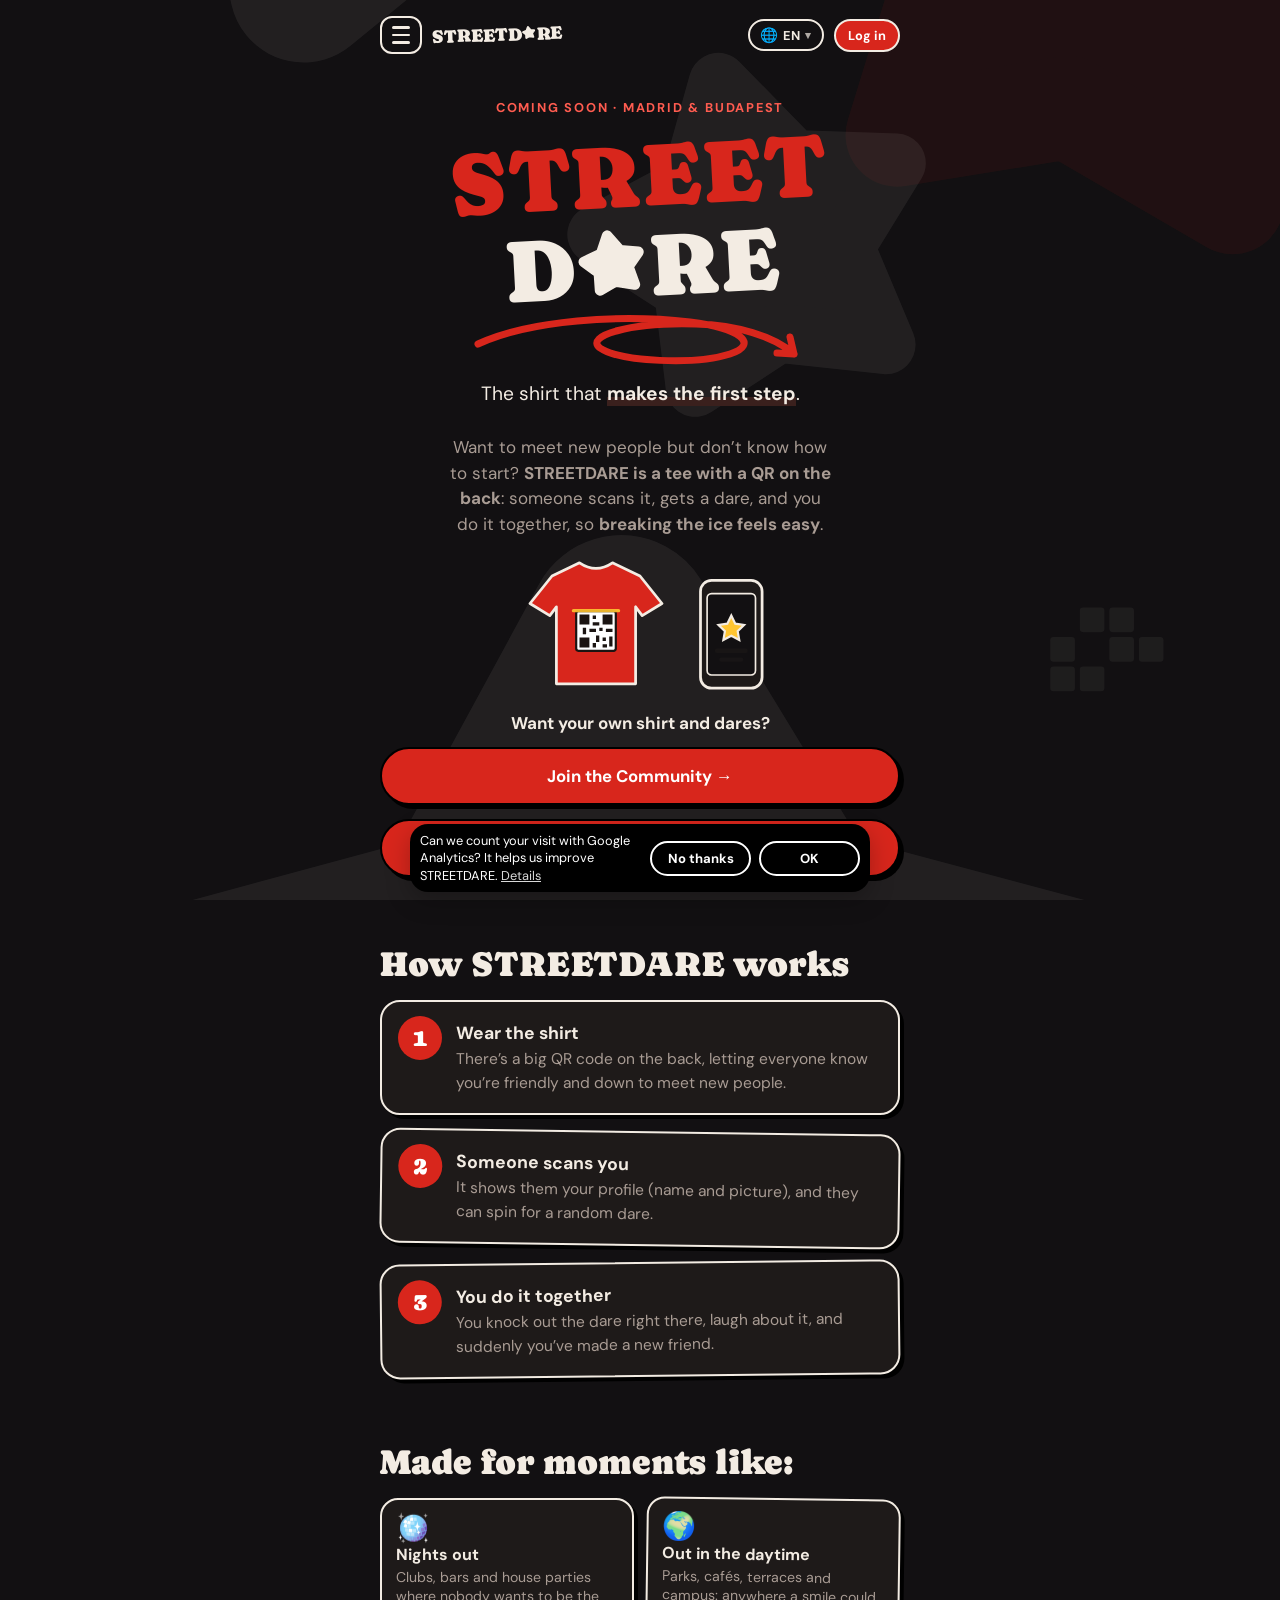
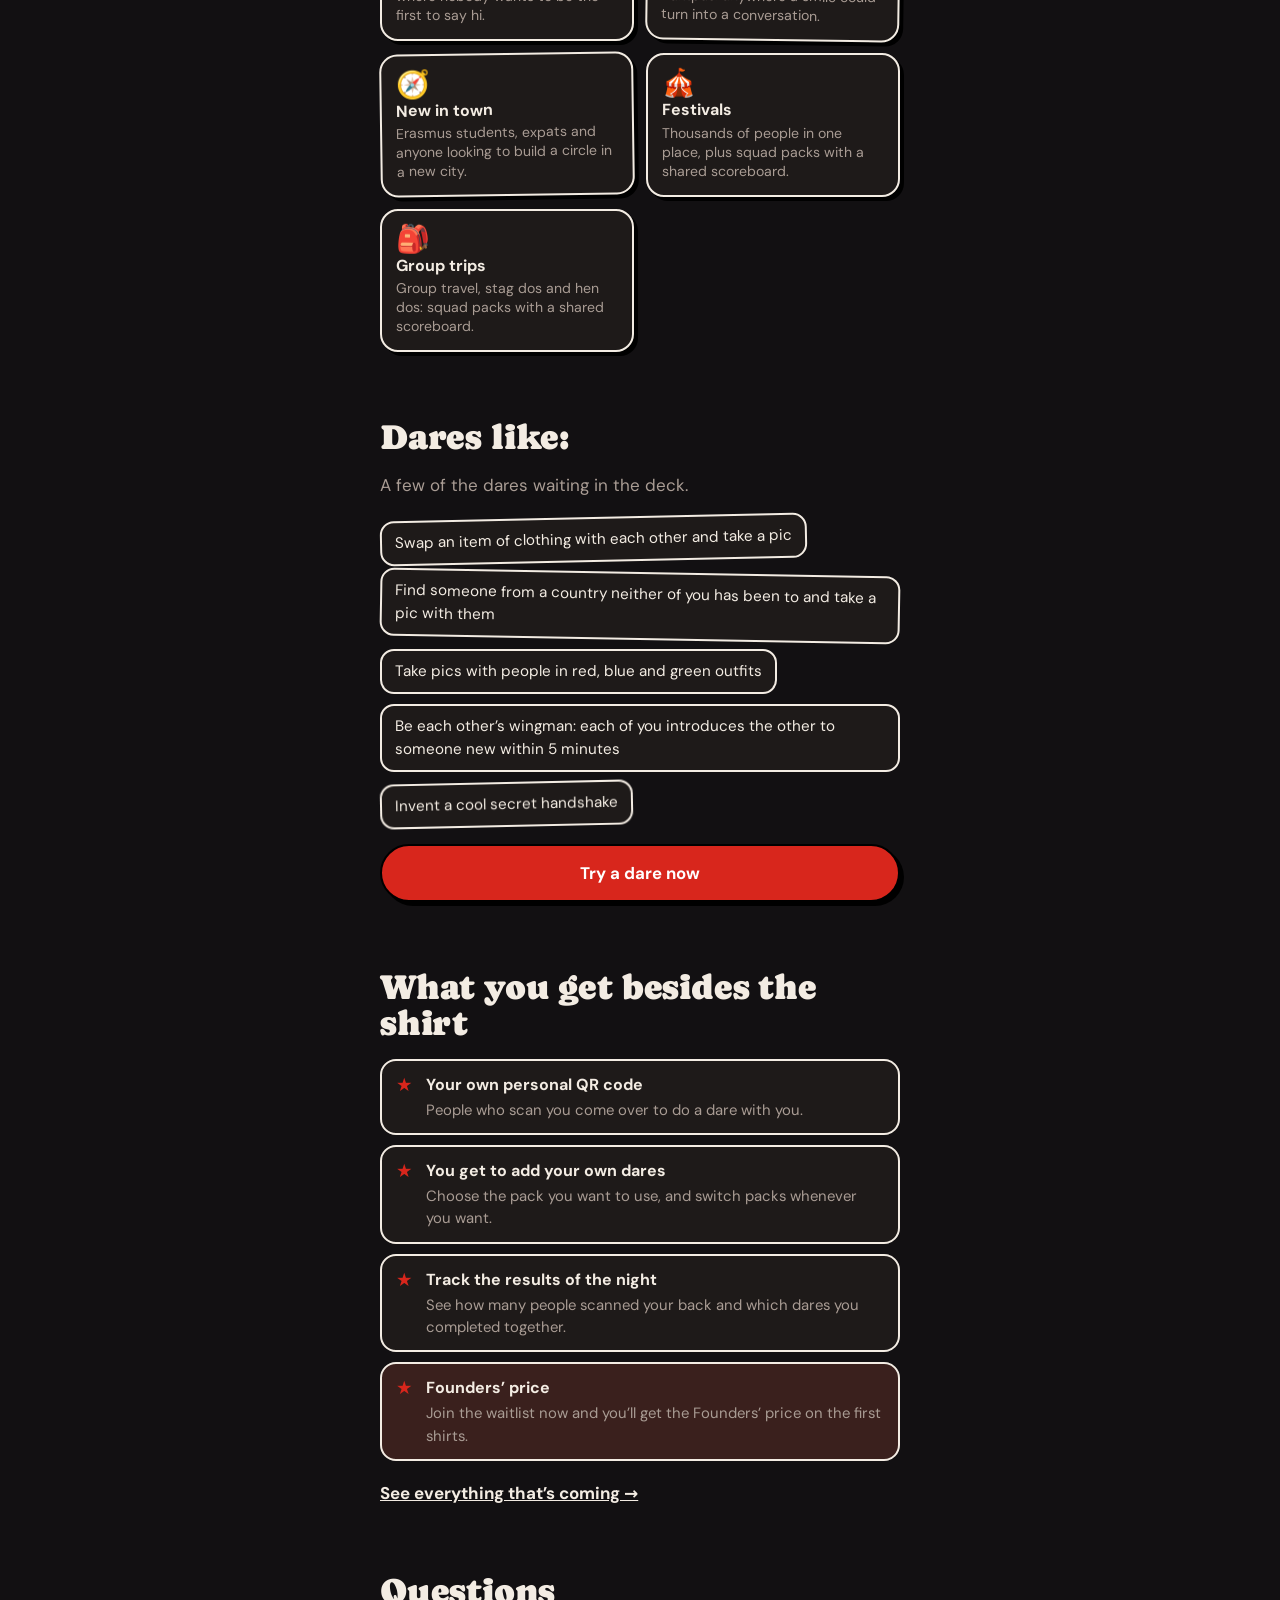
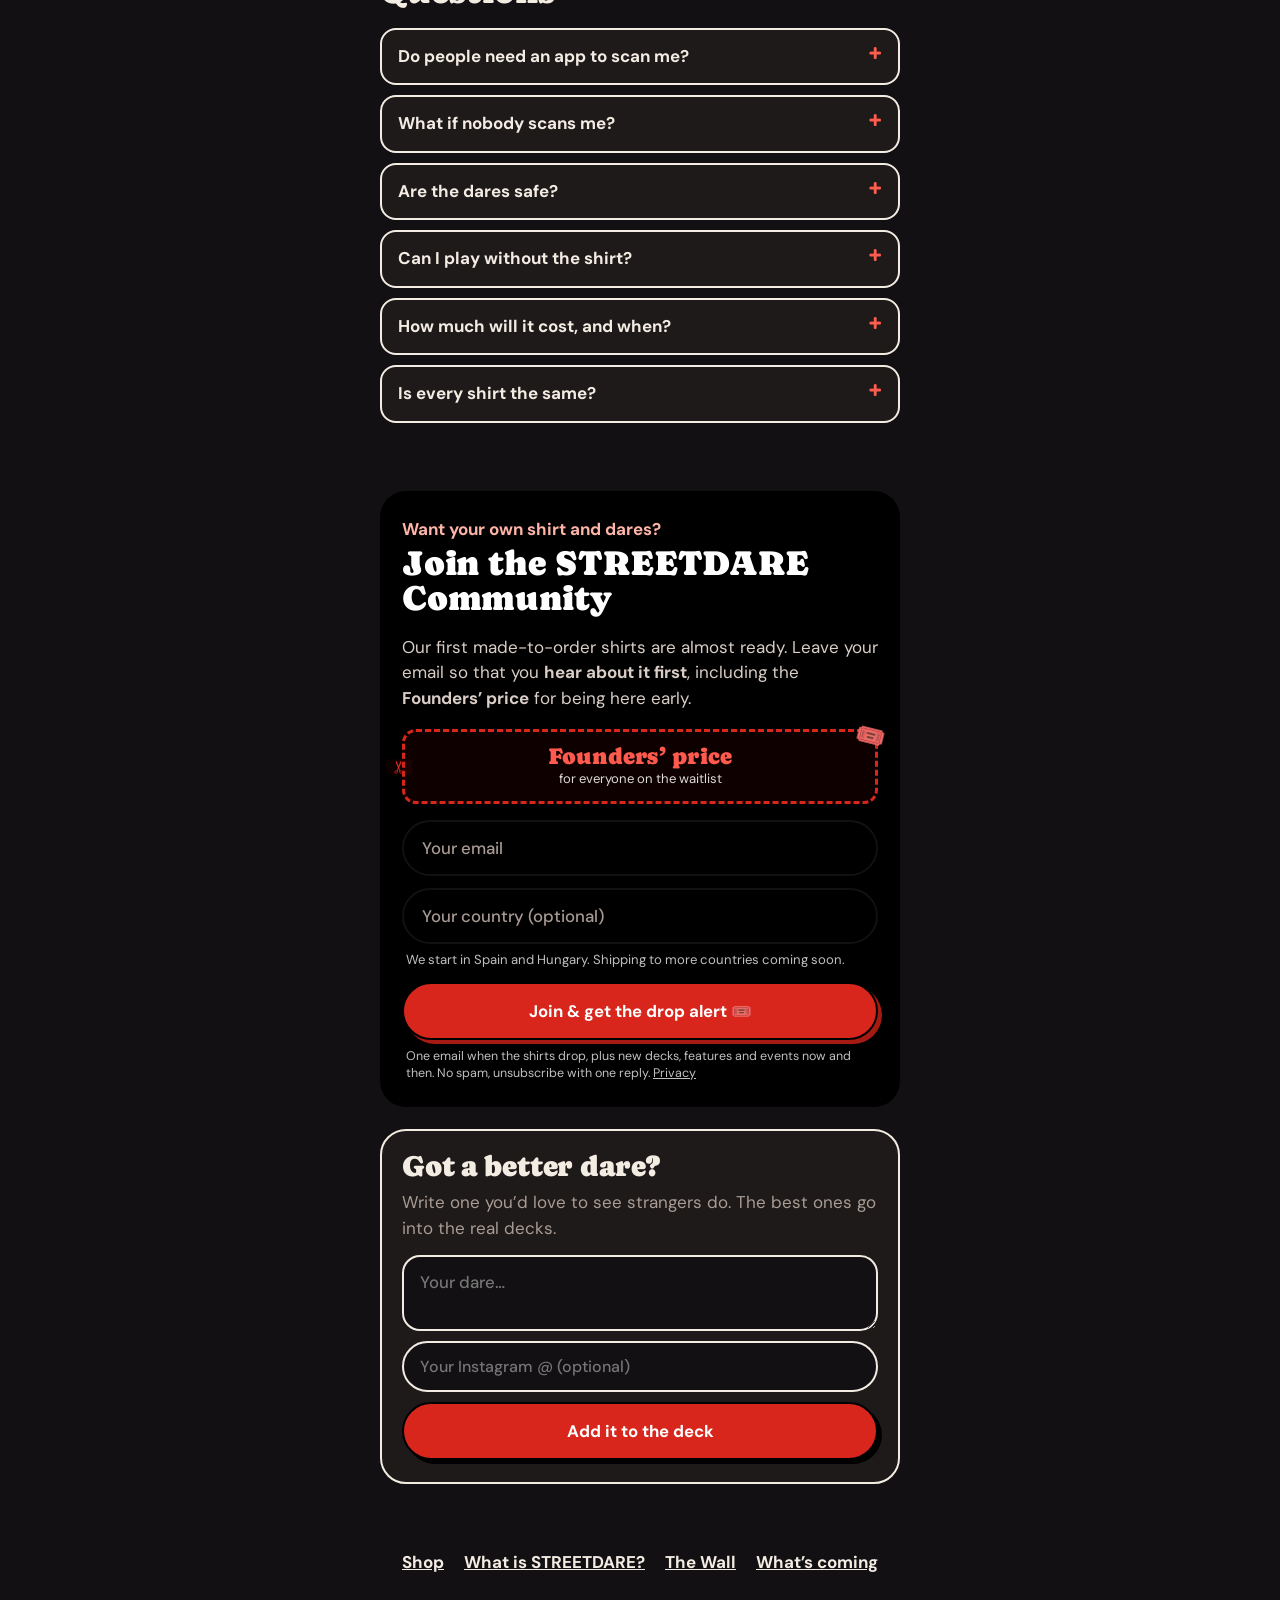
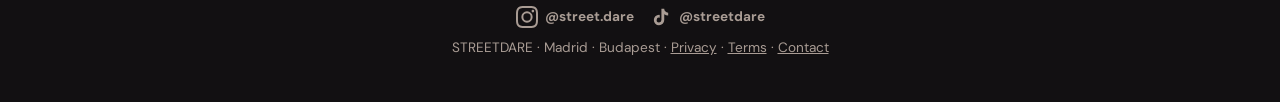
==== index.html @ df622a61 "A shirt with no name yet plays as an anonymous shirt, and owners are told which deck they have Four " ====
<!doctype html>
<html lang="en">
<head>
<meta charset="utf-8">
<meta name="viewport" content="width=device-width,initial-scale=1,viewport-fit=cover">
<title>STREETDARE - the shirt that makes the first step</title>
<meta name="description" content="A shirt with a QR code on the back. People scan it, get a dare, and you do it together. STREETDARE gets people out of their comfort zone and talking to each other.">
<meta property="og:type" content="website">
<meta property="og:site_name" content="STREETDARE">
<meta property="og:title" content="STREETDARE - the shirt that makes the first step">
<meta property="og:description" content="A tee with a QR code on the back. Someone scans it, gets a dare, and you do it together. Breaking the ice with strangers, made easy.">
<meta property="og:url" content="https://streetdare.com/">
<meta property="og:image" content="https://streetdare.com/img/og.png">
<meta property="og:image:width" content="1200">
<meta property="og:image:height" content="630">
<meta property="og:image:alt" content="STREETDARE - the shirt that makes the first step">
<meta name="twitter:card" content="summary_large_image">
<meta name="twitter:image" content="https://streetdare.com/img/og.png">
<meta name="theme-color" content="#fbf8ef">
<link rel="manifest" href="/manifest.json">
<meta name="apple-mobile-web-app-capable" content="yes">
<meta name="apple-mobile-web-app-status-bar-style" content="black-translucent">
<meta name="apple-mobile-web-app-title" content="STREETDARE">
<link rel="apple-touch-icon" href="/img/icon-192.png">
<link rel="preload" href="fonts/caprasimo.woff2" as="font" type="font/woff2" crossorigin>
<link rel="stylesheet" href="css/style.css">
<script src="/js/night.js"></script>
<script type="application/ld+json">
{"@context":"https://schema.org","@type":"Organization","name":"STREETDARE","url":"https://streetdare.com/","logo":"https://streetdare.com/img/og.png","slogan":"The shirt that makes the first step","description":"Streetwear with a QR code on the back: someone scans it, gets a dare, and you do it together. Made to help people meet strangers. Started in Madrid and Budapest.","foundingLocation":["Madrid","Budapest"],"founder":{"@type":"Person","name":"Aron"},"email":"streetdare.official@gmail.com","sameAs":["https://www.instagram.com/street.dare/","https://www.tiktok.com/@streetdare"]}
</script>
</head>
<body>
<div class="wrap">
  <header class="top">
    <button class="burger" id="burger" aria-label="Menu"><i></i><i></i><i></i><span class="peek" aria-hidden="true">👀</span></button>
    <a class="mark display" href="#home" aria-label="STREETDARE">STREETD<i class="sdstar" aria-hidden="true"></i>RE</a>
    <div class="right">
      <button class="lang" id="lang" aria-label="Language">ES</button>
    </div>
  </header>

  <nav class="menu" id="menu" hidden>
    <button class="x" id="menuClose" aria-label="Close">✕</button>
    <a href="#home"><span data-i18n="mHome">Home</span><small data-i18n="mHomeS"></small></a>
    <a href="#shop"><span data-i18n="mShop">Shop</span><small data-i18n="mShopS"></small></a>
    <a href="p/?s=demo" id="tryLink"><span data-i18n="mTry">Try a dare</span><small data-i18n="mTryS">See what a scan looks like</small></a>
    <a href="#wall"><span data-i18n="mWall">The Wall</span><small data-i18n="mWallS">Write an anonymous message for the community</small></a>
    <a href="#about"><span data-i18n="mAbout">What is STREETDARE?</span><small data-i18n="mAboutS">The idea, and who’s behind STREETDARE</small></a>
    <a href="#club"><span data-i18n="mClub">Join the community</span><small data-i18n="mClubS">Get your own shirt & see what else is coming</small></a>
    <div class="nightrow"><span data-i18n="mNight">Dark mode</span><button class="nightbtn" id="nightBtn" type="button" aria-label="Night mode">🌙</button></div>
    <div class="foot">STREETDARE · Madrid · Budapest</div>
  </nav>

  <main>
    <!-- ===== HOME ===== -->
    <section id="v-home" hidden style="padding:0">
      <div class="hero">
        <div class="kicker" data-i18n="hKicker">Coming soon · Madrid & Budapest</div>
        <h1 class="display"><span>STREET</span><span class="ink">D<i class="sdstar" aria-hidden="true"></i>RE</span></h1>
        <svg class="loop" viewBox="0 0 340 60" aria-hidden="true"><path d="M8 34C60 10 150 4 220 12c50 6 70 22 40 32-34 11-110 8-130-6-16-12 30-26 96-24 40 1 78 12 98 30m0 0-4-17m4 17-17-1"/></svg>
        <p class="lede" data-i18n="hLede">The shirt that <b>makes the first step</b>.</p>
        <p class="hsub" data-i18n="hSub">Want to meet new people but don’t know how to start? <b>STREETDARE is a tee with a QR on the back</b>: someone scans it, gets a dare, and you do it together, so <b>breaking the ice feels easy</b>.</p>
        <div class="heroart" aria-hidden="true"><svg viewBox="0 0 300 140" class="a-shirt">
          <path class="tee" d="M70 30L95 18Q110 28 125 18L150 30 170 55 152 66 146 58V128H74V58L68 66 50 55Z"/>
          <g class="qr"><rect x="92" y="62" width="36" height="36" rx="2" class="qbg"/>
            <path d="M95 65h9v9h-9zM116 65h9v9h-9zM95 86h9v9h-9z" class="qd"/>
            <path d="M107 66h3v3h-3zM107 72h6v3h-6zM98 77h3v6h-3zM104 78h6v3h-6zM113 77h3v3h-3zM119 78h6v3h-6zM110 84h3v6h-3zM116 86h3v3h-3zM122 85h3v9h-3zM107 91h3v4h-3zM116 92h4v3h-4z" class="qd"/></g>
          <rect class="beam" x="88" y="60" width="44" height="3" rx="1.5"/>
          <g class="phone"><rect x="205" y="34" width="56" height="98" rx="10"/><rect x="211" y="46" width="44" height="74" rx="4" class="scr"/>
            <path class="pstar" d="M233 66l3.6 7.3 8 1.2-5.8 5.6 1.4 8-7.2-3.8-7.2 3.8 1.4-8-5.8-5.6 8-1.2z"/>
            <rect class="pl" x="218" y="96" width="30" height="4" rx="2"/><rect class="pl" x="222" y="104" width="22" height="4" rx="2"/></g>
        </svg></div>
        <p class="ctaq" data-i18n="ctaQ">Want your own shirt and dares?</p>
        <div class="stack">
          <a class="btn red" href="#join" data-i18n="ctaList">Join the Community →</a>
          <a class="btn red" href="p/?s=demo" data-i18n="ctaTry">Try a dare now</a>
        </div>
      </div>

      <section>
        <h2 class="display" data-i18n="howH">How STREETDARE works</h2>
        <div class="steps">
          <div class="step"><h3 data-i18n="s1h">Wear the shirt</h3><p data-i18n="s1p">There’s a big QR code on the back, letting everyone know you’re friendly and down to meet new people.</p></div>
          <div class="step"><h3 data-i18n="s2h">Someone scans you</h3><p data-i18n="s2p">It shows them your profile (name and picture), and they can spin for a random dare.</p></div>
          <div class="step"><h3 data-i18n="s3h">You do it together</h3><p data-i18n="s3p">You knock out the dare right there, laugh about it, and suddenly you’ve made a new friend.</p></div>
        </div>
      </section>

      <section>
        <h2 class="display" data-i18n="forH">Made for moments like:</h2>
        <div class="tiles">
          <div class="tile"><em>🪩</em><b data-i18n="f1h">Nights out</b><span data-i18n="f1p">Clubs, bars and house parties where nobody wants to be the first to say hi.</span></div>
          <div class="tile"><em>🌍</em><b data-i18n="f2h">Out in the daytime</b><span data-i18n="f2p">Parks, cafés, terraces and campus: anywhere a smile could turn into a conversation.</span></div>
          <div class="tile"><em>🧭</em><b data-i18n="f3h">New in town</b><span data-i18n="f3p">Erasmus students, expats and anyone looking to build a circle in a new city.</span></div>
          <div class="tile"><em>🎪</em><b data-i18n="f4h">Festivals</b><span data-i18n="f4p">Thousands of people in one place, plus squad packs with a shared scoreboard.</span></div>
          <div class="tile"><em>🎒</em><b data-i18n="f5h">Group trips</b><span data-i18n="f5p">Group travel, stag dos and hen dos: squad packs with a shared scoreboard.</span></div>
        </div>
      </section>

      <section>
        <h2 class="display" data-i18n="questsH">Dares like:</h2>
        <p class="sub" data-i18n="questsP">A few of the dares waiting in the deck.</p>
        <div class="chips" id="chips"></div>
        <a class="btn red" href="p/?s=demo" data-i18n="ctaTry" style="margin-top:18px">Try a dare now</a>
      </section>

      <section>
        <h2 class="display" data-i18n="getH">What you get besides the shirt</h2>
        <div class="gets">
          <div><b data-i18n="g1h">Your own personal QR code</b><span data-i18n="g1p">People who scan you come over to do a dare with you.</span></div>
          <div><b data-i18n="g2h">You get to add your own dares</b><span data-i18n="g2p">Choose the pack you want to use, and switch packs whenever you want.</span></div>
          <div><b data-i18n="g3h">Track the results of the night</b><span data-i18n="g3p">See how many people scanned your back and which dares you completed together.</span></div>
          <div><b data-i18n="g4h">Founders’ price</b><span data-i18n="g4p">Join the waitlist now and you’ll get the Founders’ price on the first shirts.</span></div>
        </div>
        <a class="more" href="#club" data-i18n="seePlan">See everything that’s coming →</a>
      </section>

      <section>
        <h2 class="display" data-i18n="faqH">Questions</h2>
        <div class="faq">
          <details><summary data-i18n="q1">Do people need an app to scan me?</summary><p data-i18n="a1">No. Just their phone camera. No app, no login.</p></details>
          <details><summary data-i18n="q2">What if nobody scans me?</summary><p data-i18n="a2">The back of the shirt says what it’s for, so curious people come to you. (Or you can always ask someone to scan it - that’s already the opener.)</p></details>
          <details><summary data-i18n="q3">Are the dares safe?</summary><p data-i18n="a3">Dares are done together, never at someone’s expense, and anyone can say no or spin again. Devil mode is optional, and 18+ dares are marked.</p></details>
          <details><summary data-i18n="q4">Can I play without the shirt?</summary><p data-i18n="a4">Yes. With the Shirtless Pass you and your friends play from your phones for 24 hours. It’s live now: message Aron from the shop and he’ll set your group up.</p></details>
          <details><summary data-i18n="q5">How much will it cost, and when?</summary><p data-i18n="a5">The game and some of the features are still being tested. What we do know: we want to bring our members quality products, and we’ll keep adding new dares, decks and features you’ll be able to use with the shirt you ordered. Don’t forget to join the community below, so you hear about new things first and get your STREETDARE shirt at the Founders’ price.</p></details>
          <details><summary data-i18n="q6">Is every shirt the same?</summary><p data-i18n="a6">No. Every shirt is made to order and printed one at a time with your own QR code. You choose which dares people get when they scan you, including ones you write yourself.</p></details>
        </div>
      </section>

      <section id="join">
        <div class="wlbox">
          <p class="ctaq light-q" data-i18n="ctaQ">Want your own shirt and dares?</p>
          <h2 class="display" data-i18n="listH">Join the STREETDARE Community</h2>
          <p class="sub" data-i18n="listP">Our first made-to-order shirts are almost ready. Leave your email so that you <b>hear about it first</b>, including the <b>Founders’ price</b> for being here early.</p>
          <div class="coupon"><span class="sc" aria-hidden="true">✂</span><b data-i18n="coupon">Founders’ price</b><small data-i18n="couponS">for everyone on the waitlist</small></div>
          <form class="wl" data-source="home" novalidate>
            <input type="email" name="email" autocomplete="email" inputmode="email" autocapitalize="off" autocorrect="off" maxlength="120" aria-label="Email">
            <p class="wlerr" hidden></p>
            <button class="btn red" type="submit"></button>
          </form>
          <p class="demo" hidden></p>
        </div>
        <div class="darebox">
          <h2 class="display" data-i18n="dareH">Got a better dare?</h2>
          <p class="sub" data-i18n="dareP">Write one you’d love to see strangers do. The best ones go into the real decks.</p>
          <form class="dareform">
            <textarea rows="2" maxlength="170" required data-i18n-ph="darePh"></textarea>
            <input type="text" maxlength="31" autocapitalize="off" autocorrect="off" autocomplete="off" data-i18n-ph="igPh">
            <button class="btn red" type="submit" data-i18n="dareSend">Add it to the deck</button>
            <p class="daremsg" hidden></p>
          </form>
        </div>
      </section>

      <nav class="footlinks"><a href="#shop" data-i18n="mShop">Shop</a><a href="#about" data-i18n="mAbout">What is STREETDARE?</a><a href="#wall" data-i18n="mWall">The Wall</a><a href="#club" data-i18n="fComing">What’s coming</a></nav>
    </section>

    <!-- ===== WALL ===== -->
    <section class="page" id="v-wall" hidden>
      <div class="kicker" data-i18n="wallKicker">100% anonymous</div>
      <h1 class="display" data-i18n="wallTitle">The Wall</h1>
      <p class="sub" data-i18n="wallSub">Confessions, compliments, chaos. No name needed.</p>
      <form class="wallform" id="wallForm">
        <textarea id="wallText" rows="3" maxlength="280" required data-i18n-ph="wallPh"></textarea>
        <input type="text" id="wallIg" maxlength="31" autocapitalize="off" autocorrect="off" autocomplete="off" data-i18n-ph="igPh">
        <button class="btn red" type="submit" id="wallSend" data-i18n="wallSend">Post it</button>
      </form>
      <div class="wallbg"><div class="msgs" id="msgs"></div></div>
      <p class="smallnote" id="wallDemo" hidden data-i18n="wallDemo">Demo mode - messages are only saved on this phone for now.</p>
    </section>

    <!-- ===== ABOUT ===== -->
    <section class="page" id="v-about" hidden>
      <div class="kicker" data-i18n="abKicker">What is STREETDARE?</div>
      <h1 class="display" data-i18n="abTitle">STREETDARE helps you break the ice with strangers</h1>
      <p class="big" data-i18n="abVision">A shirt with a QR on the back. <b>Someone scans it, you do a dare together</b>, and you’re not strangers any more.</p>
      <h2 data-i18n="abMissionH">Why STREETDARE exists</h2>
      <p data-i18n="abMission">Most of us <b>want to meet new people</b>, on a night out, in a park or in a new city, but the first ten seconds are the hardest. So we give you the opener: <b>a small dare to do together</b>.</p>
      <p data-i18n="abMission2">The shirt tells everyone <b>you’re friendly and happy to be approached</b>, so nobody has to worry about an awkward moment. We’re starting in <b>Madrid and Budapest</b>.</p>
      <h2 data-i18n="abWhoH">Who’s behind STREETDARE</h2>
      <div class="founder">
        <img class="founderpic zoomable" id="founderPic" alt="Aron" hidden>
        <div><b data-i18n="abWhoName">Aron</b><small data-i18n="abWhoTag">Founder · Hungarian in Madrid</small></div>
      </div>
      <p data-i18n="abWho2">Hi, I’m Aron. I’ve always been looking for games that help people <b>actually get to know each other</b>. I organise events and <b>themed quiz nights</b> for my friends, because for me the best things happen when <b>creativity meets socialising</b>. And when I go out, I love walking up to strangers and <b>turning them into friends with fun stories together</b>.</p>
      <figure class="crew"><img src="img/aron-crew.jpg" alt="Aron with friends on a night out" loading="lazy" width="1400" height="801"><figcaption data-i18n="abCrewCap">One of those nights 📸</figcaption></figure>
      <p data-i18n="abWho3">STREETDARE started as one shirt just for me: <b>I added a QR on my back connected to a website</b>, so anyone could scan it and get a dare to do with me. Turns out I’m not the only one who wants this, so now I’m building STREETDARE so that <b>anyone could wear one and play</b>.</p>
      <p data-i18n="abWho1">I’m from Hungary and live in Madrid, so I’m always going back and forth between the two. I speak Hungarian, English and Spanish.</p>
      <p data-i18n="abWho4">Got a brand or an idea you’d love to work on? <b>I’m open to any kind of collaboration</b>, so just send me a message.</p>
      <span class="sig">- Aron</span>
      <p class="igline"><span data-i18n="abIg">Say hi on Instagram:</span> <a href="https://instagram.com/aron_toth_" target="_blank" rel="noopener">@aron_toth_</a></p>
      <div class="stack" style="margin-top:26px">
        <a class="btn red ring" href="#club" data-i18n="abCta">Join STREETDARE ✉️</a>
      </div>
    </section>

    <!-- ===== CLUB ===== -->
    <section class="page" id="v-club" hidden>
      <div class="kicker" data-i18n="clKicker">More than just a T-shirt</div>
      <h1 class="display" data-i18n="clTitle">Join the STREETDARE Community</h1>
      <p data-i18n="clIntro">We’re building a community of people who <b>actually want to connect</b>, on a night out and in everyday life. It starts in Madrid and Budapest with the shirt and grows into <b>real meetups and events</b>.</p>
      <div class="cards">
        <div class="cardx">
          <div class="art tee"><svg viewBox="0 0 300 140" class="a-shirt" aria-hidden="true">
            <path class="tee tee-back" transform="translate(16 -4) rotate(7 110 73)" d="M70 30L95 18Q110 28 125 18L150 30 170 55 152 66 146 58V128H74V58L68 66 50 55Z"/>
            <path class="tee" d="M70 30L95 18Q110 28 125 18L150 30 170 55 152 66 146 58V128H74V58L68 66 50 55Z"/>
            <g class="qr"><rect x="92" y="62" width="36" height="36" rx="2" class="qbg"/>
              <path d="M95 65h9v9h-9zM116 65h9v9h-9zM95 86h9v9h-9z" class="qd"/>
              <path d="M107 66h3v3h-3zM107 72h6v3h-6zM98 77h3v6h-3zM104 78h6v3h-6zM113 77h3v3h-3zM119 78h6v3h-6zM110 84h3v6h-3zM116 86h3v3h-3zM122 85h3v9h-3zM107 91h3v4h-3zM116 92h4v3h-4z" class="qd"/></g>
            <rect class="beam" x="88" y="60" width="44" height="3" rx="1.5"/>
            <g class="phone"><rect x="205" y="34" width="56" height="98" rx="10"/><rect x="211" y="46" width="44" height="74" rx="4" class="scr"/>
              <path class="pstar" d="M233 66l3.6 7.3 8 1.2-5.8 5.6 1.4 8-7.2-3.8-7.2 3.8 1.4-8-5.8-5.6 8-1.2z"/>
              <rect class="pl" x="218" y="96" width="30" height="4" rx="2"/><rect class="pl" x="222" y="104" width="22" height="4" rx="2"/></g>
          </svg></div>
          <span class="tag" data-i18n="tagFirst">First up</span><h3 data-i18n="c1h">Your custom shirt</h3><p data-i18n="c1p">Made to order with your own QR code. Pick your dare packs, add your own custom dares, and see your stats every time you wear it.</p>
        </div>
        <div class="cardx">
          <div class="art packs" aria-hidden="true">
            <div class="pk p1"><em>🪩</em><b data-i18n="pk1">Party</b><small data-i18n="pkWord">pack</small></div>
            <div class="pk p2"><em>☀️</em><b data-i18n="pk2">Street</b><small data-i18n="pkWord">pack</small></div>
            <div class="pk p3"><em>⛺</em><b data-i18n="pk3">Festival</b><small data-i18n="pkWord">pack</small></div>
            <div class="pk p4"><em>🌍</em><b data-i18n="pk4">Erasmus</b><small data-i18n="pkWord">pack</small></div>
          </div>
          <span class="tag" data-i18n="tagPlan">Planned</span><h3 data-i18n="c4h">Dare packs</h3><p data-i18n="c4p">Themed decks for every kind of day and night: the Street deck for daytime, plus Erasmus and Festival, with more on the way. <b>Every shirt comes with your pick of two.</b></p>
        </div>
        <div class="cardx">
          <div class="art packs dev" aria-hidden="true">
            <div class="pk p1"><em>😈</em></div><div class="pk p2"><em>🔥</em></div><div class="pk p3"><em>😈</em></div><div class="pk p4"><em>🔥</em></div>
          </div>
          <span class="tag live" data-i18n="tagLive">Live now</span><h3 data-i18n="cDh">Devil mode</h3><p data-i18n="cDp">One switch on the scan page adds the bolder dares to the party deck. Free on every shirt.</p>
        </div>
        <div class="cardx">
          <div class="art pass">
            <div class="guy">
              <img src="img/shirtless-guy.webp" alt="" width="454" height="600">
              <svg viewBox="0 0 910 1202" class="a-guy" aria-hidden="true">
                <g class="lanyard"><path class="cord" d="M402 430L438 580M512 430L470 580"/>
                  <rect x="398" y="572" width="112" height="76" rx="12" class="badge"/><text x="454" y="625" class="bt">PASS</text></g>
                <path class="spark s1" d="M800 300l12 26 26 12-26 12-12 26-12-26-26-12 26-12z"/>
                <path class="spark s2" d="M110 380l8 18 18 8-18 8-8 18-8-18-18-8 18-8z"/>
              </svg>
            </div>
            <div class="lb"><div class="lbh" data-i18n="lbTonight">Tonight</div>
              <div class="lr"><span data-i18n="lbYou">You</span><i style="--w:92%;--d:0s"></i><b>7</b></div>
              <div class="lr"><span>Lena</span><i style="--w:70%;--d:.2s"></i><b>5</b></div>
              <div class="lr"><span>Marco</span><i style="--w:45%;--d:.4s"></i><b>3</b></div>
            </div>
          </div>
          <span class="tag live" data-i18n="tagLive">Live now</span><h3 data-i18n="c2h">Shirtless Pass</h3><p class="tagl" data-i18n="c2t">No, not that kind of shirtless!</p><p data-i18n="c2p">24 hours of dares on your phone, so you and your friends can approach strangers and compete on a live leaderboard.</p>
          <a class="more" href="#shop" data-i18n="shPassGet">Get it for tonight →</a>
        </div>
        <div class="cardx">
          <div class="art squad" aria-hidden="true">
            <span class="sq"><span class="crown">👑</span><svg viewBox="0 0 60 56"><path d="M15 6L24 2Q30 6 36 2L45 6 56 18 48 24 45 20V54H15V20L12 24 4 18Z"/><g class="mq"><rect class="b" x="22" y="24" width="16" height="16" rx="1"/><path class="d" d="M24 26h4v4h-4zM32 26h4v4h-4zM24 34h4v4h-4zM30 30h2v2h-2zM33 32h3v2h-3zM30 35h2v3h-2zM34 36h2v2h-2z"/></g></svg></span>
            <span class="sq"><span class="crown">👑</span><svg viewBox="0 0 60 56"><path d="M15 6L24 2Q30 6 36 2L45 6 56 18 48 24 45 20V54H15V20L12 24 4 18Z"/><g class="mq"><rect class="b" x="22" y="24" width="16" height="16" rx="1"/><path class="d" d="M24 26h4v4h-4zM32 26h4v4h-4zM24 34h4v4h-4zM30 30h2v2h-2zM33 32h3v2h-3zM30 35h2v3h-2zM34 36h2v2h-2z"/></g></svg></span>
            <span class="sq"><span class="crown">👑</span><svg viewBox="0 0 60 56"><path d="M15 6L24 2Q30 6 36 2L45 6 56 18 48 24 45 20V54H15V20L12 24 4 18Z"/><g class="mq"><rect class="b" x="22" y="24" width="16" height="16" rx="1"/><path class="d" d="M24 26h4v4h-4zM32 26h4v4h-4zM24 34h4v4h-4zM30 30h2v2h-2zM33 32h3v2h-3zM30 35h2v3h-2zM34 36h2v2h-2z"/></g></svg></span>
            <span class="sq"><span class="crown">👑</span><svg viewBox="0 0 60 56"><path d="M15 6L24 2Q30 6 36 2L45 6 56 18 48 24 45 20V54H15V20L12 24 4 18Z"/><g class="mq"><rect class="b" x="22" y="24" width="16" height="16" rx="1"/><path class="d" d="M24 26h4v4h-4zM32 26h4v4h-4zM24 34h4v4h-4zM30 30h2v2h-2zM33 32h3v2h-3zM30 35h2v3h-2zM34 36h2v2h-2z"/></g></svg></span>
          </div>
          <span class="tag" data-i18n="tagPlan">Planned</span><h3 data-i18n="c3h">Squad packs</h3><p data-i18n="c3p">Group discounts for 3 or more shirts, with a shared group scoreboard for birthdays, festivals and weekend trips.</p>
        </div>
        <div class="cardx">
          <div class="art comm" aria-hidden="true"><span>📸</span><span>🪩</span><span>🫂</span><span>🎟️</span></div>
          <span class="tag" data-i18n="tagFuture">Future vision</span><h3 data-i18n="c5h">Community & events</h3><p data-i18n="c5p">Share photos and videos from your best dares, reconnect with people you met, and get invites to STREETDARE meetups and nights in Madrid and Budapest.</p>
        </div>
      </div>
      <div class="wlbox">
        <h2 class="display" data-i18n="listH">Join the STREETDARE Community</h2>
        <p class="sub" data-i18n="listP">Our first made-to-order shirts are almost ready. Leave your email so that you <b>hear about it first</b>, including the <b>Founders’ price</b> for being here early.</p>
        <div class="coupon"><span class="sc" aria-hidden="true">✂</span><b data-i18n="coupon">Founders’ price</b><small data-i18n="couponS">for everyone on the waitlist</small></div>
        <form class="wl" data-source="club-page" novalidate>
          <input type="email" name="email" autocomplete="email" inputmode="email" autocapitalize="off" autocorrect="off" maxlength="120" aria-label="Email">
          <p class="wlerr" hidden></p>
          <button class="btn red" type="submit"></button>
        </form>
        <p class="demo" hidden></p>
      </div>
    </section>

    <!-- ===== SHOP ===== -->
    <section class="page" id="v-shop" hidden>
      <div class="kicker" data-i18n="shKicker">Shop</div>
      <h1 class="display" data-i18n="shTitle">Join the STREETDARE community</h1>
      <p class="sub" data-i18n="shIntro">Here’s what you can get today and what we’re making next. The first shirts are being made in Madrid and Budapest, and the Shirtless Pass is ready to play tonight.</p>

      <h2 class="shoph display" data-i18n="shNowH">Available now</h2>
      <div class="cards">
        <div class="cardx">
          <div data-art="pass"></div>
          <span class="tag live" data-i18n="tagLive">Live now</span>
          <h3 data-i18n="c2h">Shirtless Pass</h3>
          <p class="tagl" data-i18n="c2t">No, not that kind of shirtless!</p>
          <p data-i18n="shPassP">A 24-hour pass for you and your friends. You walk up to strangers, do the dares on your phone, tick off who was in on it with you, and watch the leaderboard while the night goes on.</p>
          <ul class="shlist">
            <li data-i18n="shPass1">Ready to play tonight, nothing to print and nothing to wait for.</li>
            <li data-i18n="shPass2">One code for the whole group, and Aron can add a seat later if someone else joins you.</li>
            <li data-i18n="shPass3">A deck written for walking up to strangers, with a group chat for your photos.</li>
          </ul>
          <div class="stack">
            <a class="btn red" href="https://wa.me/36308904103" target="_blank" rel="noopener" data-i18n="shPassCta">Message Aron on WhatsApp 💬</a>
          </div>
          <p class="smallnote" data-i18n="shPassNote">Tell Aron how many of you there are and he’ll send your group code. You start the 24 hours together, whenever you’re ready.</p>
          <a class="more" href="pass/" data-i18n="shPassHow">See how the pass works →</a>

          <p class="shotsh" data-i18n="shotsH">This is what it looks like on your phone:</p>
          <div class="shots">
            <figure class="shot">
              <div class="ph">
                <div class="ph-top"><b data-i18n="shotGroup">Erasmus Saturday</b><span>07:41:12</span></div>
                <div class="ph-body">
                  <div class="m-dare">
                    <div class="m-row"><span class="m-logo">STREETDARE</span><span class="m-pts">+2</span></div>
                    <span class="m-k" data-i18n="shotDareK">YOUR DARE</span>
                    <p data-i18n="shotDareTxt">Get a stranger to give you a nickname</p>
                    <span class="m-btn" data-i18n="shotDareBtn">We did it ✅</span>
                    <span class="m-skip" data-i18n="shotDareSkip">Give me another one</span>
                  </div>
                </div>
                <div class="ph-tabs"><i class="on">🎲</i><i>💬</i><i>🏆</i><i>👥</i></div>
              </div>
              <figcaption data-i18n="shot1">A dare, done with a stranger.</figcaption>
            </figure>
            <figure class="shot">
              <div class="ph">
                <div class="ph-top"><b data-i18n="shotGroup">Erasmus Saturday</b><span>07:12:45</span></div>
                <div class="ph-body feed">
                  <div class="m-play"><b>Lea</b> <span data-i18n="shotPlay">did a dare</span> <em>+2</em></div>
                  <div class="m-them"><small>Lea</small><span class="m-img"></span><span data-i18n="shotM1">apparently this is my twin 😭</span></div>
                  <div class="m-them"><small>Tom</small><span data-i18n="shotM2">Lea is NOT Timothée 😂</span></div>
                  <div class="m-me"><span data-i18n="shotM3">no way, I can see it</span></div>
                </div>
                <div class="ph-tabs"><i>🎲</i><i class="on">💬</i><i>🏆</i><i>👥</i></div>
              </div>
              <figcaption data-i18n="shot2">Your group chat, with every photo of the night.</figcaption>
            </figure>
            <figure class="shot">
              <div class="ph">
                <div class="ph-top"><b data-i18n="shotGroup">Erasmus Saturday</b><span>00:58:03</span></div>
                <div class="ph-body">
                  <div class="m-board">
                    <b data-i18n="shotBoardH">Leaderboard</b>
                    <div class="m-r me"><i>🥇</i><span>Lea <small data-i18n="shotYou">(you)</small></span><em>8</em></div>
                    <div class="m-r"><i>🥈</i><span>Tom</span><em>6</em></div>
                    <div class="m-r"><i>🥉</i><span>Marta</span><em>6</em></div>
                    <div class="m-r"><i>4</i><span>Kenji</span><em>4</em></div>
                  </div>
                </div>
                <div class="ph-tabs"><i>🎲</i><i>💬</i><i class="on">🏆</i><i>👥</i></div>
              </div>
              <figcaption data-i18n="shot3">The leaderboard, live until the 24 hours are up.</figcaption>
            </figure>
          </div>
        </div>
      </div>

      <h2 class="shoph display" data-i18n="shSoonH">Coming soon</h2>
      <div class="cards">
        <div class="cardx">
          <div data-art="tee"></div>
          <span class="tag" data-i18n="tagSoon">Coming soon</span><h3 data-i18n="c1h">Your custom shirt</h3><p data-i18n="c1p">Made to order with your own QR code. Pick your dare packs, add your own custom dares, and see your stats every time you wear it.</p>
        </div>
        <div class="cardx">
          <div data-art="squad"></div>
          <span class="tag" data-i18n="tagSoon">Coming soon</span><h3 data-i18n="c3h">Squad packs</h3><p data-i18n="c3p">Group discounts for 3 or more shirts, with a shared group scoreboard for birthdays, festivals and weekend trips.</p>
        </div>
        <div class="cardx">
          <div data-art="packs"></div>
          <span class="tag" data-i18n="tagSoon">Coming soon</span><h3 data-i18n="c4h">Dare packs</h3><p data-i18n="c4p">Themed decks for every kind of day and night: the Street deck for daytime, plus Erasmus and Festival, with more on the way. <b>Every shirt comes with your pick of two.</b></p>
        </div>
      </div>
      <div class="wlbox">
        <h2 class="display" data-i18n="listH">Join the STREETDARE Community</h2>
        <p class="sub" data-i18n="shSoonP">The shirts, the squad packs and the extra decks aren’t on sale yet. Leave your email and you’ll hear the moment they are.</p>
        <div class="coupon"><span class="sc" aria-hidden="true">✂</span><b data-i18n="coupon">Founders’ price</b><small data-i18n="couponS">for everyone on the waitlist</small></div>
        <form class="wl" data-source="shop" novalidate>
          <input type="email" name="email" autocomplete="email" inputmode="email" autocapitalize="off" autocorrect="off" maxlength="120" aria-label="Email">
          <p class="wlerr" hidden></p>
          <button class="btn red" type="submit"></button>
        </form>
        <p class="demo" hidden></p>
      </div>
      <nav class="footlinks"><a href="#home" data-i18n="mHome">Home</a><a href="#club" data-i18n="fComing">What’s coming</a><a href="#about" data-i18n="mAbout">What is STREETDARE?</a></nav>
    </section>
  </main>
  <footer><p class="social"><a href="https://www.instagram.com/street.dare/" target="_blank" rel="noopener" aria-label="STREETDARE on Instagram"><svg viewBox="0 0 24 24" aria-hidden="true"><path d="M12 2.16c3.2 0 3.58.01 4.85.07 1.17.05 1.8.25 2.23.41.56.22.96.48 1.38.9.42.42.68.82.9 1.38.16.42.36 1.06.41 2.23.06 1.27.07 1.65.07 4.85s-.01 3.58-.07 4.85c-.05 1.17-.25 1.8-.41 2.23-.22.56-.48.96-.9 1.38-.42.42-.82.68-1.38.9-.42.16-1.06.36-2.23.41-1.27.06-1.65.07-4.85.07s-3.58-.01-4.85-.07c-1.17-.05-1.8-.25-2.23-.41a3.7 3.7 0 0 1-1.38-.9 3.7 3.7 0 0 1-.9-1.38c-.16-.42-.36-1.06-.41-2.23-.06-1.27-.07-1.65-.07-4.85s.01-3.58.07-4.85c.05-1.17.25-1.8.41-2.23.22-.56.48-.96.9-1.38.42-.42.82-.68 1.38-.9.42-.16 1.06-.36 2.23-.41 1.27-.06 1.65-.07 4.85-.07M12 0C8.74 0 8.33.01 7.05.07 5.78.13 4.9.33 4.14.63c-.79.3-1.46.72-2.13 1.38A5.9 5.9 0 0 0 .63 4.14c-.3.76-.5 1.64-.56 2.91C.01 8.33 0 8.74 0 12s.01 3.67.07 4.95c.06 1.27.26 2.15.56 2.91.3.79.72 1.46 1.38 2.13.67.66 1.34 1.08 2.13 1.38.76.3 1.64.5 2.91.56C8.33 23.99 8.74 24 12 24s3.67-.01 4.95-.07c1.27-.06 2.15-.26 2.91-.56.79-.3 1.46-.72 2.13-1.38.66-.67 1.08-1.34 1.38-2.13.3-.76.5-1.64.56-2.91.06-1.28.07-1.69.07-4.95s-.01-3.67-.07-4.95c-.06-1.27-.26-2.15-.56-2.91a5.9 5.9 0 0 0-1.38-2.13A5.9 5.9 0 0 0 19.86.63c-.76-.3-1.64-.5-2.91-.56C15.67.01 15.26 0 12 0Z"/><path d="M12 5.84a6.16 6.16 0 1 0 0 12.32 6.16 6.16 0 0 0 0-12.32ZM12 16a4 4 0 1 1 0-8 4 4 0 0 1 0 8Z"/><circle cx="18.41" cy="5.59" r="1.44"/></svg><span>@street.dare</span></a><a href="https://www.tiktok.com/@streetdare" target="_blank" rel="noopener" aria-label="STREETDARE on TikTok"><svg viewBox="0 0 24 24" aria-hidden="true"><path d="M16.6 5.82A4.28 4.28 0 0 1 15.54 3h-3.09v12.4a2.59 2.59 0 0 1-2.59 2.5 2.59 2.59 0 1 1 .77-5.06V9.69a5.67 5.67 0 0 0-.77-.05A5.68 5.68 0 1 0 15.54 15.4V9.01a7.35 7.35 0 0 0 4.3 1.38V7.3a4.3 4.3 0 0 1-3.24-1.48Z"/></svg><span>@streetdare</span></a></p>STREETDARE · Madrid · Budapest · <a href="privacy/">Privacy</a> · <a href="terms/">Terms</a> · <a href="contact/">Contact</a></footer>
</div>
<script src="js/wordfilter.js"></script>
<script src="js/text.js"></script>
<script src="js/copy.js"></script>
<script src="js/langpick.js"></script>
<script src="js/geo.js"></script>
<script src="js/common.js"></script>
<script src="js/quests.js"></script>
<script src="js/home.js"></script>
<script src="js/passbar.js"></script>
<script src="/js/hello.js" defer></script>
<script src="js/header.js" defer></script>
</body>
</html>
---- css/style.css ----
@font-face{font-family:"Caprasimo";src:url(../fonts/caprasimo.woff2) format("woff2");font-weight:400;font-display:swap}
@font-face{font-family:"DM Sans";src:url(../fonts/dm-sans.woff2) format("woff2");font-weight:100 1000;font-display:swap}
/* DM Sans ships without the Hungarian ő ű Ő Ű: the latin build has no latin-ext.
   Without this second face those four letters fall back to a system font and look
   heavier than the words around them, which is exactly what they did. The range below
   is latin-ext, so the browser uses this file for those characters and the file above
   for everything else. */
@font-face{font-family:"DM Sans";src:url(../fonts/dm-sans-ext.woff2) format("woff2");font-weight:100 1000;font-display:swap;unicode-range:U+0100-02BA,U+02BD-02C5,U+02C7-02CC,U+02CE-02D7,U+02DD-02FF,U+0304,U+0308,U+0329,U+1D00-1DBF,U+1E00-1E9F,U+1EF2-1EFF,U+2020,U+20A0-20AB,U+20AD-20C0,U+2113,U+2C60-2C7F,U+A720-A7FF}
:root{--bg:#fbf8ef;--ink:#1b1412;--red:#bd0a0a;--red-d:#8f0606;--blush:#f6ddd3;--mute:#6f625c;--card:#fffdf7;--redt:#bd0a0a;--sh:4px 4px 0 var(--ink)}
*{box-sizing:border-box;margin:0}
html{-webkit-text-size-adjust:100%}
body{background:var(--bg);color:var(--ink);font:400 17px/1.5 "DM Sans",system-ui,-apple-system,Segoe UI,sans-serif;min-height:100dvh;overflow-x:hidden}
[hidden]{display:none!important}
.wrap{max-width:560px;margin:0 auto;padding:0 20px}
.display{font-family:"Caprasimo","Bookman Old Style",Georgia,serif;font-weight:400;line-height:1;letter-spacing:-.005em}
a{color:inherit}

/* top bar */
/* the top padding keeps the header clear of the iPhone clock when the site is opened from the home screen (standalone); in Safari the inset is 0 and nothing changes */
.top{display:flex;align-items:center;gap:10px;padding:calc(16px + env(safe-area-inset-top,0px)) 0 16px;position:sticky;top:0;z-index:30;background:transparent;transition:transform .25s ease,background-color .2s ease}
/* Transparent at the top of the page, so the hero starts right under the status bar. Once you have
   scrolled, the page runs behind the bar, so it frosts over just enough to keep the wordmark and
   Profile readable over whatever is passing underneath. js/header.js adds .stuck. */
.top.stuck{background:rgba(251,248,239,.78);-webkit-backdrop-filter:blur(12px) saturate(1.1);backdrop-filter:blur(12px) saturate(1.1)}
html.night .top.stuck{background:rgba(18,16,18,.72)}
@supports not ((backdrop-filter:blur(1px)) or (-webkit-backdrop-filter:blur(1px))){
  .top.stuck{background:var(--bg)}
}
/* scrolling down pushes it away; the smallest scroll up brings it straight back */
.top.hid{transform:translateY(calc(-100% - 4px))}
@media (prefers-reduced-motion:reduce){.top{transition:none}}
.top .mark{margin-right:auto;white-space:nowrap}  /* holds the burger and the mark together on the left */
@media (max-width:420px){ .top{gap:7px} .top .mark{font-size:.95rem} }
/* the narrowest phones still in use: burger, wordmark, language and Profile on one line */
@media (max-width:360px){ .top{gap:4px} .top .mark{font-size:.75rem} .burger{width:36px}
  .top .lang{padding:4px 6px;font-size:.68rem;gap:3px} #acctBtn{padding:5px 8px;font-size:.68rem} }
/* home screen app: a dark strip behind the status bar, so the white clock stays readable in day mode too */
@media (display-mode:standalone){
  body::before{content:"";position:fixed;top:0;left:0;right:0;height:env(safe-area-inset-top,0px);background:#121012;z-index:30;pointer-events:none}
}
.mark{font-size:1.15rem;color:var(--ink);text-decoration:none;transform:rotate(-2deg);display:inline-block}
.lang{font:700 .8rem "DM Sans",sans-serif;background:none;border:2px solid var(--ink);border-radius:99px;padding:6px 12px;color:var(--ink);cursor:pointer}

/* buttons */
.btn{display:block;width:100%;font:700 1.05rem "DM Sans",sans-serif;padding:16px 20px;border-radius:99px;border:2.5px solid var(--ink);background:var(--card);color:var(--ink);box-shadow:var(--sh);cursor:pointer;text-align:center;text-decoration:none;transition:transform .08s,box-shadow .08s}
.btn:active{transform:translate(3px,3px);box-shadow:1px 1px 0 var(--ink)}
.btn.red{background:var(--red);color:#fff}
.btn.big{font-family:"Caprasimo","Bookman Old Style",Georgia,serif;font-weight:400;font-size:1.9rem;letter-spacing:.04em;padding:18px}
.btn.plain{border:0;box-shadow:none;background:none;text-decoration:underline;font-weight:500;color:var(--mute);padding:10px}
.btn:disabled{opacity:.6}
.stack{display:grid;gap:14px}

/* hero */
.hero{padding:28px 0 36px;text-align:center;position:relative}
.kicker{font-weight:700;font-size:.8rem;letter-spacing:.14em;text-transform:uppercase;color:var(--redt)}
.hero h1{font-size:clamp(3.4rem,17vw,5.6rem);color:var(--red);margin:14px 0 6px;transform:rotate(-3deg)}
.hero h1 span{display:block}
.hero h1 .ink{color:var(--ink)}
.loop{display:block;width:78%;max-width:340px;margin:-6px auto 10px}
.loop path{fill:none;stroke:var(--red);stroke-width:7;stroke-linecap:round;stroke-linejoin:round}
.lede{font-size:1.2rem;max-width:26ch;margin:0 auto 26px}
.lede b{background:linear-gradient(transparent 62%,var(--blush) 62%)}

section{padding:34px 0}
h2.display{font-size:2.2rem;margin-bottom:18px}
.sub{color:var(--mute);margin-bottom:18px}

/* steps */
.steps{display:grid;gap:16px;counter-reset:s}
.step{background:var(--card);border:2.5px solid var(--ink);border-radius:20px;padding:18px 18px 18px 74px;position:relative;box-shadow:var(--sh)}
.step:nth-child(2){transform:rotate(.8deg)}.step:nth-child(3){transform:rotate(-.6deg)}
.step::before{counter-increment:s;content:counter(s);position:absolute;left:16px;top:14px;width:44px;height:44px;border-radius:50%;background:var(--red);color:#fff;font:400 1.5rem/44px "Caprasimo","Bookman Old Style",Georgia,serif;text-align:center}
.step h3{font-size:1.1rem;margin-bottom:2px}
.step p{color:var(--mute);font-size:.97rem}

/* quest chips */
.chips{display:flex;flex-wrap:wrap;gap:10px}
.chip{border:2px solid var(--ink);border-radius:14px;padding:9px 13px;font-size:.95rem;background:var(--card)}
.chip:nth-child(4n+1){transform:rotate(-1.2deg)}.chip:nth-child(5n+2){transform:rotate(1deg)}

/* waitlist */
.wlbox{background:var(--ink);color:var(--bg);border-radius:26px;padding:26px 22px}
.wlbox h2{color:#fff}
.wlbox .sub{color:#d9cdc6}
.wl{display:grid;gap:12px}
.wl input{font:500 1.05rem "DM Sans",sans-serif;padding:15px 18px;border-radius:99px;border:2.5px solid var(--bg);background:transparent;color:#fff;width:100%}
.wl input::placeholder{color:#a89a93}
.wl .btn{border-color:var(--bg);box-shadow:4px 4px 0 var(--red-d)}
.wlmsg{font-weight:700;font-size:1.1rem;padding:8px 0}
.wlerr{color:#ffb4a8;font-size:.9rem}
.demo{font-size:.75rem;color:#a89a93;margin-top:10px}
.light.wlbox{background:var(--card);color:var(--ink);border:2.5px solid var(--ink);box-shadow:var(--sh)}
.light.wlbox h2{color:var(--redt)}.light.wlbox .sub{color:var(--mute)}
.light .wl input{border-color:var(--ink);color:var(--ink)}
.light .wl .btn{border-color:var(--ink);box-shadow:var(--sh)}
.light .wlerr{color:var(--red)}.light .demo{color:var(--mute)}

footer{padding:30px 0 44px;text-align:center;color:var(--mute);font-size:.85rem}

/* ===== play page ===== */
.play{padding:6px 0 40px;text-align:center}
.play h1{font-size:clamp(2.3rem,11vw,3.2rem);color:var(--redt);margin:8px 0 10px;transform:rotate(-2deg)}
.play .sub{max-width:30ch;margin-left:auto;margin-right:auto}
.machine{background:var(--card);border:3px solid var(--ink);border-radius:26px;box-shadow:6px 6px 0 var(--ink);padding:14px;margin:20px 0 22px}
.machine .lbl{font-weight:700;font-size:.72rem;letter-spacing:.16em;text-transform:uppercase;color:var(--mute);margin-bottom:10px}
.window{border:2.5px solid var(--ink);border-radius:16px;background:var(--bg);min-height:150px;display:grid;place-items:center;padding:18px;overflow:hidden}
.reel{font-size:1.35rem;font-weight:700;line-height:1.25}
.reel.q{font-family:"Caprasimo","Bookman Old Style",Georgia,serif;font-weight:400;font-size:3rem;color:var(--redt);letter-spacing:.1em}
.reel.tick{animation:tick .09s ease-out}
.reel.land{animation:land .45s cubic-bezier(.2,1.6,.4,1)}
@keyframes tick{from{transform:translateY(-60%);opacity:.2;filter:blur(3px)}to{transform:none;opacity:1;filter:none}}
@keyframes land{from{transform:scale(.8) rotate(-3deg)}to{transform:none}}
.devil{display:flex;align-items:center;justify-content:center;gap:10px;margin:0 0 18px;font-weight:700;font-size:.95rem;cursor:pointer;user-select:none}
.devil input{appearance:none;width:46px;height:26px;border-radius:99px;border:2.5px solid var(--ink);background:var(--card);position:relative;cursor:pointer;margin:0}
.devil input::after{content:"";position:absolute;top:2px;left:2px;width:17px;height:17px;border-radius:50%;background:var(--ink);transition:transform .15s}
.devil input:checked{background:var(--red)}
.devil input:checked::after{transform:translateX(20px);background:#fff}
body.hot{--bg:#171110;--ink:#fbf8ef;--card:#2a1d1a;--mute:#d6c8c1;--blush:#5a1410;--redt:#ff6a5c}
body.hot .btn.red{color:#fff}
.ticket{background:var(--red);color:#fff;border:3px solid var(--ink);border-radius:22px;box-shadow:6px 6px 0 var(--ink);padding:26px 20px;margin:18px 0;transform:rotate(-1.5deg)}
.ticket small{display:block;font-weight:700;letter-spacing:.16em;text-transform:uppercase;font-size:.72rem;opacity:.85;margin-bottom:10px}
.ticket div{font-size:1.5rem;font-weight:700;line-height:1.2}
.note{margin:0 auto 20px;max-width:30ch}
.trophy{font-size:4rem;line-height:1;margin-top:10px}
.shirtid{font-size:.75rem;color:var(--mute);margin-top:26px}
@media (prefers-reduced-motion:reduce){.reel.tick,.reel.land{animation:none}}

/* ===== v2: menu, views, wall, about ===== */
.top .right{display:flex;gap:10px;align-items:center}
.burger{width:42px;height:38px;border:2px solid var(--ink);border-radius:12px;background:none;cursor:pointer;display:grid;place-content:center;gap:5px}
.burger i{display:block;width:18px;height:2.5px;border-radius:2px;background:var(--ink)}
.menu{position:fixed;inset:0;z-index:20;background:var(--red);color:#fff;padding:max(22px,calc(env(safe-area-inset-top,0px) + 10px)) 24px max(22px,env(safe-area-inset-bottom,0px));display:flex;flex-direction:column;gap:6px;overflow:auto}
body.menuopen .top,body.menuopen .top.stuck{background:transparent;-webkit-backdrop-filter:none;backdrop-filter:none;transform:none!important;pointer-events:none}
body.menuopen .top .mark,body.menuopen .top .right{visibility:hidden}
body.menuopen .burger{pointer-events:auto;border-color:#fff}
body.menuopen .burger i{background:#fff}
body.menuopen .burger .peek{display:none}
.menu .x{align-self:flex-end;background:none;border:0;color:#fff;font-size:2rem;line-height:1;cursor:pointer;padding:6px 10px}
.menu a{font-family:"DM Sans",sans-serif;font-weight:800;font-size:1.6rem;letter-spacing:-.01em;line-height:1.2;color:#fff;text-decoration:none;padding:10px 0;border-bottom:2px solid rgba(255,255,255,.25)}
.menu a small{display:block;font:500 .9rem "DM Sans",sans-serif;opacity:.85;margin-top:2px;min-height:1.1em}
.menu .nightrow{display:flex;align-items:center;justify-content:space-between;gap:12px;font-family:"DM Sans",sans-serif;font-weight:800;font-size:1.6rem;letter-spacing:-.01em;line-height:1.2;color:#fff;padding:10px 0;border-bottom:2px solid rgba(255,255,255,.25)}
.menu .nightrow .nightbtn{border-color:#fff;color:#fff;flex:none}
.menu .foot{margin-top:auto;padding-top:24px;font-size:.85rem;opacity:.85}
.how{display:grid;gap:8px;margin:26px 0 0;text-align:left;font-size:.95rem;color:var(--mute)}
.how div{display:flex;gap:10px;align-items:baseline}
.how b{flex:none;width:24px;height:24px;border-radius:50%;background:var(--ink);color:var(--bg);font-size:.8rem;display:inline-grid;place-items:center}
.page{padding:6px 0 40px}
.page h1{font-size:clamp(2.4rem,11vw,3.2rem);color:var(--redt);margin:8px 0 14px;transform:rotate(-2deg);transform-origin:left}
.page h2{font-size:1.25rem;margin:26px 0 8px}
.page p{margin-bottom:12px}
.page .big{font-size:1.25rem;font-weight:500;line-height:1.35}
.sig{font-family:"Caprasimo","Bookman Old Style",Georgia,serif;font-size:1.6rem;color:var(--redt);transform:rotate(-3deg);display:inline-block;margin-top:6px}
.cards{display:grid;gap:14px;margin:18px 0 26px}
.cardx{background:var(--card);border:2.5px solid var(--ink);border-radius:20px;padding:16px 18px;box-shadow:var(--sh)}
.cardx .tag{display:inline-block;font-weight:700;font-size:.7rem;letter-spacing:.12em;text-transform:uppercase;background:var(--blush);border-radius:99px;padding:3px 10px;margin-bottom:8px}
.cardx h3{font-size:1.15rem;margin-bottom:4px}
.cardx p{color:var(--mute);font-size:.97rem;margin:0}
.twist{font-weight:700;font-size:.8rem;letter-spacing:.14em;text-transform:uppercase;color:var(--redt);margin-bottom:6px}
.more{display:inline-block;margin-top:14px;font-weight:700}
.wallform{display:grid;gap:12px;margin-bottom:22px}
.wallform textarea{font:500 1.05rem "DM Sans",sans-serif;padding:14px 16px;border-radius:18px;border:2.5px solid var(--ink);background:var(--card);color:var(--ink);width:100%;resize:vertical}
.msgs{display:grid;gap:12px}
.msg{background:var(--card);border:2px solid var(--ink);border-radius:16px;padding:12px 14px;overflow-wrap:anywhere}
.msg:nth-child(3n+1){transform:rotate(-.7deg)}.msg:nth-child(3n+2){transform:rotate(.6deg);background:var(--blush)}
.msg small{display:block;color:var(--mute);font-size:.75rem;margin-top:4px}
.empty{color:var(--mute);text-align:center;padding:20px 0}
.smallnote{font-size:.75rem;color:var(--mute);margin-top:10px}

/* ===== v3: home + scan pages ===== */
@font-face{font-family:"Permanent Marker";src:url(../fonts/permanent-marker.woff2) format("woff2");font-display:swap}
.burger{position:relative}
.peek{position:absolute;top:-13px;right:-9px;font-size:1.15rem;line-height:1;animation:peek 2.6s ease-in-out infinite;pointer-events:none}
@keyframes peek{0%,70%,100%{transform:rotate(0) translateY(0)}78%{transform:rotate(-14deg) translateY(-3px)}86%{transform:rotate(12deg) translateY(-3px)}94%{transform:rotate(-6deg)}}
.menu a.cur{opacity:.6}

/* language + quote screens */
.gate{min-height:72dvh;display:grid;align-content:center;gap:18px;text-align:center;padding:20px 0}
.gate h1{font-size:clamp(3rem,15vw,4.6rem);color:var(--redt);transform:rotate(-3deg);margin-bottom:6px}
.gate h1 span{display:block}.gate h1 .ink{color:var(--ink)}
.gate .sub{margin:0 0 6px}
.quote{min-height:78dvh;display:grid;align-content:center;gap:16px;text-align:center;cursor:pointer;padding:20px 6px}
.quote p{font-family:"Caprasimo","Bookman Old Style",Georgia,serif;font-size:clamp(2.2rem,10.5vw,3.2rem);line-height:1.05;color:var(--ink)}
.quote p em{font-style:normal;color:var(--redt)}
.quote cite{font-style:normal;color:var(--mute);font-size:.95rem}
.quote small{color:var(--mute);font-size:.8rem;margin-top:22px;animation:blink 1.6s ease-in-out infinite}
.quote p,.quote cite{animation:rise .7s ease-out both}.quote cite{animation-delay:.35s}
@keyframes rise{from{opacity:0;transform:translateY(14px)}to{opacity:1;transform:none}}
@keyframes blink{50%{opacity:.35}}

/* quest map: leaving the usual night */
.machine{padding:12px}
.map{display:block;width:100%;height:auto;border:2.5px solid var(--ink);border-radius:16px 16px 0 0;background:var(--bg)}
.map .road{fill:none;stroke:var(--mute);stroke-width:3;stroke-dasharray:1 9;stroke-linecap:round;opacity:.7;transition:opacity .6s}
.map .lbl-usual{font:500 9px "DM Sans",sans-serif;fill:var(--mute);letter-spacing:.08em;text-transform:uppercase;transition:opacity .6s}
.map .lbl-side{font:400 13px "Caprasimo","Bookman Old Style",Georgia,serif;fill:var(--redt);opacity:0;transition:opacity .4s}
.map.off .road,.map.off .lbl-usual{opacity:.28}
.map.off .lbl-side{opacity:1}
.map .walked{fill:none;stroke:var(--red);stroke-width:4.5;stroke-linecap:round;stroke-linejoin:round}
.map .pin circle{fill:var(--card);stroke:var(--ink);stroke-width:2.5;transition:fill .15s}
.map .pin text{font:700 11px "DM Sans",sans-serif;fill:var(--ink);text-anchor:middle;dominant-baseline:central}
.map .pin.on circle{fill:var(--red)}.map .pin.on text{fill:#fff}
.map .pin,.map .goal{transform-box:fill-box;transform-origin:center}
.map .pin.on{animation:pop .3s cubic-bezier(.2,1.8,.4,1)}
.map .goal .star{fill:var(--card);stroke:var(--ink);stroke-width:2.5;stroke-linejoin:round;transition:fill .2s}
.map .goal .rays{stroke:var(--redt);stroke-width:3;stroke-linecap:round;opacity:0}
.map .goal.on .star{fill:#ffc531}
.map .goal.on{animation:pop .6s cubic-bezier(.2,2.2,.4,1)}
.map .goal.on .rays{opacity:1;animation:rays 1.4s ease-in-out infinite}
.map .runner{fill:var(--red);stroke:var(--ink);stroke-width:2.5}
@keyframes pop{from{transform:scale(.4)}to{transform:scale(1)}}
@keyframes rays{50%{opacity:.35}}
.machine .window{border-radius:0 0 16px 16px;border-top:0;min-height:138px;align-content:center;gap:8px;transition:box-shadow .3s,background .3s}
.machine .lbl{display:none;margin:0;color:var(--redt)}
.machine.won .lbl{display:block;animation:rise .4s ease-out both}
.machine.won .window{background:var(--card);box-shadow:inset 0 0 0 3px var(--red)}
.machine.won{animation:glow 1.6s ease-in-out 2}
@keyframes glow{50%{box-shadow:6px 6px 0 var(--ink),0 0 0 6px rgba(255,197,49,.55)}}
.reel.sample{color:var(--mute);font-weight:500}

/* quote screen routes */
.quote{position:relative;z-index:1}
.routes{position:fixed;inset:0;width:100%;height:100%;z-index:0;pointer-events:none}
.routes .r{fill:none;stroke:var(--ink);stroke-width:2;stroke-dasharray:2 9;stroke-linecap:round;opacity:.3}
.routes .r.red{stroke:var(--red);opacity:.55}
.routes .m{fill:none;stroke:#fff;stroke-width:8;stroke-dasharray:1;stroke-dashoffset:1;animation:draw 3.4s ease-out forwards}
.routes .m:nth-child(2){animation-delay:.4s}.routes .m:nth-child(3){animation-delay:.9s}.routes .m:nth-child(4){animation-delay:1.3s}
.routes .x{fill:none;stroke:var(--red);stroke-width:3;stroke-linecap:round;opacity:0;animation:rise .4s ease-out 3.2s forwards}
@keyframes draw{to{stroke-dashoffset:0}}
.quote .q2{font:700 1.15rem "DM Sans",sans-serif;color:var(--redt);animation:rise .7s ease-out 1.1s both;letter-spacing:.02em}
.wallform input{font:500 1rem "DM Sans",sans-serif;padding:13px 16px;border-radius:99px;border:2.5px solid var(--ink);background:var(--card);color:var(--ink);width:100%}
.wallbg .msg small a{color:inherit}
@media (prefers-reduced-motion:reduce){.routes .m{animation:none;stroke-dashoffset:0}}

/* brick wall */
.wallbg{margin:0 -20px;padding:22px 20px 30px;min-height:46dvh;background-color:#e2ded8;
  background-image:url("data:image/svg+xml,%3Csvg xmlns='http://www.w3.org/2000/svg' width='120' height='64'%3E%3Cg fill='%23ffffff'%3E%3Crect x='2' y='2' width='56' height='28' rx='2'/%3E%3Crect x='62' y='2' width='56' height='28' rx='2' fill='%23faf8f4'/%3E%3Crect x='-28' y='34' width='56' height='28' rx='2' fill='%23fcfbf8'/%3E%3Crect x='32' y='34' width='56' height='28' rx='2'/%3E%3Crect x='92' y='34' width='56' height='28' rx='2' fill='%23fcfbf8'/%3E%3C/g%3E%3C/svg%3E");background-size:120px 64px}
.wallbg .msgs{display:flex;flex-direction:column;gap:26px}
.wallbg .msg{background:none;border:0;padding:0;font-family:"Permanent Marker","Caprasimo",cursive;color:#c20c0c;font-size:1.65rem;line-height:1.15;text-shadow:0 0 1px rgba(194,12,12,.55),1px 2px 0 rgba(120,0,0,.12);max-width:92%}
.wallbg .msg:nth-child(odd){transform:rotate(-2.5deg);align-self:flex-start}
.wallbg .msg:nth-child(even){transform:rotate(2deg);align-self:flex-end;text-align:right}
.wallbg .msg:nth-child(3n){font-size:1.35rem}
.wallbg .msg small{font-family:"DM Sans",sans-serif;color:#6f625c;font-size:.7rem;text-shadow:none;margin-top:2px}
.wallbg .empty{font-family:"Permanent Marker",cursive;color:#8d8780;font-size:1.3rem}

/* ===== launch discount, map, coming-soon animations ===== */
.ctaq{font-weight:700;margin:0 0 10px}

/* launch-discount coupon */
.coupon{position:relative;display:grid;gap:1px;text-align:center;border:3px dashed var(--red);border-radius:14px;padding:12px 14px;margin:2px 0 16px;background:rgba(189,10,10,.08);transform:rotate(-1.5deg)}
.coupon b{font:400 1.45rem/1.05 "Caprasimo","Bookman Old Style",Georgia,serif;color:#ff5a4d;letter-spacing:.01em}
.coupon small{font-size:.82rem;opacity:.85}
.coupon .sc{position:absolute;left:-13px;top:50%;transform:translateY(-50%) rotate(-90deg);font-size:1.1rem;color:var(--red);background:inherit}
.wlbox .coupon{color:#fff}
.light .coupon,.light.wlbox .coupon{color:var(--ink)}
.light .coupon b{color:var(--redt)}
.coupon::after{content:"🎟️";position:absolute;right:-10px;top:-14px;font-size:1.5rem;transform:rotate(14deg);animation:wob 2.4s ease-in-out infinite}
@keyframes wob{50%{transform:rotate(-6deg) scale(1.08)}}

/* spin page: both answers above the fold */
#v-spin h1{font-size:clamp(1.9rem,9vw,2.5rem);margin:4px 0 6px}
#v-spin .sub{margin-bottom:6px;font-size:.98rem}
#v-spin .machine{margin:12px 0 16px}
.row2{display:grid;grid-template-columns:1fr 1fr;gap:12px}
.row2 .btn{padding:15px 8px;font-size:1rem}
#v-spin .devil{margin:16px 0 4px}
.machine .window{min-height:118px;padding:14px}
.reel{font-size:1.25rem}

/* map labels: same small caps style, dares in red */
.map .lbl-usual,.map .lbl-side{font:700 9px "DM Sans",sans-serif;letter-spacing:.12em;text-transform:uppercase}
.map .lbl-usual{fill:var(--mute)}
.map .lbl-side{fill:var(--redt);opacity:1}
.map.off .lbl-side{opacity:1}

/* wall report */
.wallbg .msg .rep{background:none;border:0;padding:0;font:inherit;color:inherit;text-decoration:underline;cursor:pointer}
.wallbg .msg.gone{font:500 .85rem "DM Sans",sans-serif;color:#6f625c;text-shadow:none}

/* ===== coming-soon card art ===== */
.cardx .art{height:150px;margin:-4px -6px 12px;border-radius:14px;background:var(--bg);border:0;overflow:hidden;position:relative;display:flex;align-items:center;justify-content:center}
.cardx .art svg{height:100%;width:auto}
/* shirt + scan */
.a-shirt .tee{fill:var(--red);stroke:var(--ink);stroke-width:2.5;stroke-linejoin:round}
/* A QR is a white sticker with dark dots in both themes. These used to follow --ink,
   which flips light at night, so the dots disappeared into the white patch. */
.a-shirt .qbg{fill:#fff;stroke:#1b1412;stroke-width:2}
.a-shirt .qd{fill:#1b1412}
.a-shirt .beam{fill:#ffc531;animation:beam 1.8s ease-in-out infinite;opacity:.9}
@keyframes beam{0%,100%{transform:translateY(0)}50%{transform:translateY(36px)}}
.a-shirt .phone rect{fill:var(--card);stroke:var(--ink);stroke-width:2.5}
.a-shirt .phone .scr{fill:var(--bg);stroke-width:1.5}
.a-shirt .pl{fill:var(--mute);stroke:none!important;opacity:.5}
.a-shirt .pstar{fill:#ffc531;stroke:var(--ink);stroke-width:2;transform-box:fill-box;transform-origin:center;animation:pstar 1.8s ease-in-out infinite}
@keyframes pstar{0%,40%{transform:scale(0)}60%{transform:scale(1.25)}75%,100%{transform:scale(1)}}
.a-shirt .ray{fill:none;stroke:var(--ink);stroke-width:2;stroke-dasharray:3 6;animation:march 1s linear infinite}
@keyframes march{to{stroke-dashoffset:-18}}
/* shirtless pass */
.art.pass{justify-content:space-around;padding:0 6px}
.art.pass svg{height:150px;flex:none}
.a-guy .skin{fill:#e9b48f;stroke:var(--ink);stroke-width:2.5;stroke-linejoin:round}
.a-guy .hair{fill:var(--ink)}
.a-guy .shades{fill:var(--ink);stroke:var(--ink);stroke-width:2;stroke-linejoin:round}
.a-guy .smile,.a-guy .line{fill:none;stroke:#7a3e22;stroke-width:2;stroke-linecap:round}
.a-guy .cord{fill:none;stroke:var(--red);stroke-width:3}
.a-guy .badge{fill:#fff;stroke:var(--ink);stroke-width:2}
.a-guy .bt{font:400 9px "Caprasimo","Bookman Old Style",Georgia,serif;fill:var(--red);text-anchor:middle}
.a-guy .lanyard{transform-origin:75px 76px;animation:swing 2.6s ease-in-out infinite}
@keyframes swing{0%,100%{transform:rotate(-6deg)}50%{transform:rotate(6deg)}}
.a-guy .spark{fill:#ffc531;stroke:var(--ink);stroke-width:1.2;transform-box:fill-box;transform-origin:center;animation:twinkle 1.6s ease-in-out infinite}
.a-guy .s2{animation-delay:.8s}
@keyframes twinkle{0%,100%{transform:scale(.3);opacity:.3}50%{transform:scale(1.1);opacity:1}}
.lb{flex:1;max-width:150px;display:grid;gap:7px;font-size:.78rem;font-weight:700}
.lbh{font-size:.68rem;letter-spacing:.14em;text-transform:uppercase;color:var(--mute)}
.lr{display:grid;grid-template-columns:42px 1fr 16px;align-items:center;gap:6px}
.lr i{display:block;height:10px;border-radius:99px;background:var(--red);border:1.5px solid var(--ink);width:var(--w);animation:grow 3.2s ease-out infinite;animation-delay:var(--d)}
.lr:first-of-type i{background:#ffc531}
@keyframes grow{0%{width:4%}55%,100%{width:var(--w)}}
/* squad */
.art.squad{gap:6px;align-items:flex-end;padding-bottom:22px}
.art.squad svg{height:64px;width:auto;animation:hop 1.6s ease-in-out infinite}
.art.squad svg path{stroke:var(--ink);stroke-width:2.5;stroke-linejoin:round}
.art.squad svg rect{fill:#fff;stroke:var(--ink);stroke-width:1.5}
.art.squad svg:nth-of-type(1) path{fill:var(--red)}
.art.squad svg:nth-of-type(2) path{fill:var(--ink)}.art.squad svg:nth-of-type(2){animation-delay:.2s}
.art.squad svg:nth-of-type(3) path{fill:#ffc531}.art.squad svg:nth-of-type(3){animation-delay:.4s}
.art.squad svg:nth-of-type(4) path{fill:var(--blush)}.art.squad svg:nth-of-type(4){animation-delay:.6s}
/* after the per-shirt colours, so the QR never takes the shirt's fill or the night ink */
.art.squad svg .mq .b{fill:#fff;stroke:#1b1412;stroke-width:1.2}
.art.squad svg .mq .d{fill:#1b1412;stroke:none}
@keyframes hop{0%,60%,100%{transform:translateY(0)}30%{transform:translateY(-18px)}}
.art.squad .crown{position:absolute;top:18px;left:calc(50% - 95px);font-size:1.5rem;animation:crown 6.4s steps(1) infinite}
@keyframes crown{0%{left:calc(50% - 95px)}25%{left:calc(50% - 35px)}50%{left:calc(50% + 28px)}75%{left:calc(50% - 35px)}}
/* quest packs */
.art.packs{perspective:600px}
.pk{position:absolute;width:86px;height:118px;border:2.5px solid var(--ink);border-radius:12px;display:grid;place-content:center;text-align:center;gap:2px;box-shadow:3px 3px 0 var(--ink);transform-origin:50% 120%;animation:fan 4s ease-in-out infinite}
.pk em{font-style:normal;font-size:1.6rem}
.pk b{font:400 1.05rem "Caprasimo","Bookman Old Style",Georgia,serif}
.pk small{font-size:.65rem;font-weight:700;letter-spacing:.12em;text-transform:uppercase}
.p1{background:#6d3bd1;color:#fff;--r:-24deg;--x:-66px}   /* Party  */
.p2{background:#fff;color:#1b1412;--r:-8deg;--x:-22px}    /* Street */
.p3{background:#1f9d55;color:#fff;--r:8deg;--x:22px}      /* Festival */
.p4{background:#2a5bd7;color:#fff;--r:24deg;--x:66px}     /* Erasmus */
@keyframes fan{0%,12%,100%{transform:translateX(0) rotate(0)}38%,80%{transform:translateX(var(--x)) rotate(var(--r))}}
@media (prefers-reduced-motion:reduce){.cardx .art *, .coupon::after{animation:none!important}.pk{transform:translateX(var(--x)) rotate(var(--r))}}
.pk{width:72px;height:104px}
.pk b{font-size:.92rem}
.pk em{font-size:1.4rem}
.p1{--r:-18deg;--x:-58px}.p2{--r:-6deg;--x:-19px}.p3{--r:6deg;--x:19px}.p4{--r:18deg;--x:58px}
.art.packs{align-items:flex-start;padding-top:10px}
.pk{transform-origin:50% 230%}
.p1{--r:-27deg;--x:0px}.p2{--r:-9deg;--x:0px}.p3{--r:9deg;--x:0px}.p4{--r:27deg;--x:0px}
.pk{width:64px;height:92px;transform-origin:50% 300%}
.pk b{font-size:.8rem}.pk em{font-size:1.25rem}.pk small{font-size:.58rem}
.p1{--r:-24deg}.p2{--r:-8deg}.p3{--r:8deg}.p4{--r:24deg}

/* ===== v6 ===== */
.light.wlbox{box-shadow:none}
.ticket{box-shadow:none}
/* map */
.map .trailpath{fill:none;stroke:none}
.map .road{opacity:.9}
.map .goal{transform-box:fill-box;transform-origin:center;will-change:transform}
.map .goal.on{animation:starpop .45s cubic-bezier(.2,1.8,.4,1) both}
@keyframes starpop{from{transform:scale(.5)}to{transform:scale(1)}}
.map .goal.on .rays{animation:rays 1.4s ease-in-out .45s infinite}
.machine.won{animation:glow 1.6s ease-in-out .3s 2}
/* squad QR */
.art.squad .mq .b{fill:#fff;stroke:var(--ink);stroke-width:1.2}
.art.squad .mq .d{fill:var(--ink);stroke:none}
/* the new guy */
.a-guy .skin{fill:#d9a27c;stroke:var(--ink);stroke-width:2;stroke-linejoin:round}
.a-guy .shade{fill:#bf8560;stroke:none}
.a-guy .stub{fill:#6b4a36;opacity:.22}
.a-guy .ln{fill:none;stroke:#7a4a2e;stroke-width:1.6;stroke-linecap:round;stroke-linejoin:round}
.a-guy .hair{fill:#2a1a12;stroke:var(--ink);stroke-width:1.5;stroke-linejoin:round}
.a-guy .brow{fill:none;stroke:#2a1a12;stroke-width:2.2;stroke-linecap:round}
.a-guy .eye{fill:none;stroke:var(--ink);stroke-width:2;stroke-linecap:round}
.a-guy .smile{fill:none;stroke:var(--ink);stroke-width:1.8;stroke-linecap:round}
.a-guy .lanyard{transform-origin:75px 54px}
.igline{margin-top:10px;font-weight:700}
.igline a{color:var(--redt)}

/* ===== v7 =====*/
.cardx .art{border:0;background:rgba(27,20,18,.035)}
.coupon{transform:none}
.tagl{font-size:.85rem;font-weight:700;color:var(--redt)!important;margin:0 0 4px!important}
/* squad: each shirt carries its own crown */
.art.squad .sq{position:relative;display:block;animation:hop 1.6s ease-in-out infinite}
.art.squad .sq svg{animation:none;display:block}
.art.squad .sq:nth-child(2){animation-delay:.2s}.art.squad .sq:nth-child(3){animation-delay:.4s}.art.squad .sq:nth-child(4){animation-delay:.6s}
.art.squad .sq:nth-child(1) path:first-child{fill:var(--red)}
.art.squad .sq:nth-child(2) path:first-child{fill:var(--ink)}
.art.squad .sq:nth-child(3) path:first-child{fill:#ffc531}
.art.squad .sq:nth-child(4) path:first-child{fill:var(--blush)}
.art.squad .crown{position:absolute;top:-30px;left:50%;transform:translateX(-50%);font-size:1.5rem;line-height:1;opacity:0;animation:crownon 6.4s steps(1) infinite}
.art.squad .sq:nth-child(2) .crown{animation-delay:1.6s}.art.squad .sq:nth-child(3) .crown{animation-delay:3.2s}.art.squad .sq:nth-child(4) .crown{animation-delay:4.8s}
@keyframes crownon{0%{opacity:1}25%,100%{opacity:0}}
/* the guy */
.a-guy .skin{fill:#cf9670;stroke:var(--ink);stroke-width:2;stroke-linejoin:round}
.a-guy .sh{fill:#9a5d3c;opacity:.38;stroke:none}
.a-guy .hl{fill:#f0c4a2;opacity:.6;stroke:none}
.a-guy .ln{fill:none;stroke:#6e3f25;stroke-width:1.5;stroke-linecap:round;stroke-linejoin:round}
.a-guy .stub{fill:#3d2a1f;opacity:.28}
.a-guy .hair{fill:#1d130e;stroke:var(--ink);stroke-width:1.5;stroke-linejoin:round}
.a-guy .curl{fill:none;stroke:#4a3428;stroke-width:1.3;stroke-linecap:round}
.a-guy .fade{fill:#1d130e;opacity:.45}
.a-guy .brow{stroke:#1d130e;stroke-width:2.6;stroke-linecap:round;fill:none}
.a-guy .lid{fill:none;stroke:var(--ink);stroke-width:2.2;stroke-linecap:round}
.a-guy .iris{fill:#2b1a12}
.a-guy .lip{fill:none;stroke:#6e3f25;stroke-width:1.8;stroke-linecap:round}
.a-guy .bt{font-size:6.5px}
.a-guy .lanyard{transform-origin:75px 52px}
.a-guy .nip{fill:#8a4f33}
.a-guy .bt{font-size:8px}
.a-guy .lanyard{transform-origin:100px 60px}
.a-guy .ln{stroke-width:1.8}
.a-guy .skin{stroke-width:2.4}
.a-guy .stub{opacity:.16}
/* Shirtless Pass guy: illustration + swinging pass on top */
.art.pass .guy{position:relative;height:150px;aspect-ratio:454/600;flex:none;align-self:flex-end}
.art.pass .guy img{display:block;height:100%;width:100%}
.art.pass .guy svg.a-guy{position:absolute;inset:0;height:100%;width:100%}
.a-guy .cord{fill:none;stroke:var(--red);stroke-width:14}
.a-guy .badge{fill:#fff;stroke:var(--ink);stroke-width:9}
.a-guy .bt{font:400 38px "Caprasimo","Bookman Old Style",Georgia,serif;fill:var(--red);text-anchor:middle}
.a-guy .lanyard{transform-origin:457px 430px}
.a-guy .spark{stroke-width:5}
.art.pass{align-items:flex-end}
.art.pass .lb{align-self:center}

/* Dashed lines are used only for the launch-discount coupon and the map routes: never with a solid line or a shadow on the same element. */
/* the eyes peek out once every 30 seconds */
.peek{opacity:0;animation:peek30 30s ease-in-out 3s infinite}
@keyframes peek30{
  0%{opacity:0;transform:translateY(6px) rotate(0)}
  1.5%{opacity:1;transform:translateY(0) rotate(0)}
  3%{transform:rotate(-14deg) translateY(-3px)}
  4.5%{transform:rotate(12deg) translateY(-3px)}
  6%{opacity:1;transform:rotate(0)}
  7.5%,100%{opacity:0;transform:translateY(6px)}}
@media (prefers-reduced-motion:reduce){.peek{animation:none;opacity:1}}

/* ===== background routes ===== */
/* The background is the brand now: big soft stars with curved points, and a few
   clusters of QR pixels. The dashed side-quest routes are gone. */
.bgmap{position:fixed;inset:0;width:100%;height:100%;z-index:0;pointer-events:none}
.bgmap .st{fill:var(--ink);stroke:var(--ink);stroke-width:15;stroke-linejoin:round;opacity:.1}
.bgmap .st.red{fill:var(--red);stroke:var(--red);opacity:.12}
.bgmap .px rect{fill:var(--ink);opacity:.09}
.bgmap .px.red rect{fill:var(--red);opacity:.11}
html.night .bgmap .st{opacity:.07}
html.night .bgmap .px rect{opacity:.06}
@keyframes wander{to{stroke-dashoffset:-220}}
.wrap{position:relative;z-index:1}
.quote~*,#v-quote{position:relative}
@media (prefers-reduced-motion:reduce){.bgmap path{animation:none}}

/* ===== home ===== */
.hsub{max-width:32ch;margin:0 auto 6px;color:var(--mute)}
.heroart{display:flex;justify-content:center;margin:4px 0 14px}
.heroart svg{width:100%;max-width:330px;height:auto}
.tiles{display:grid;grid-template-columns:1fr 1fr;gap:12px}
.tile{background:var(--card);border:2.5px solid var(--ink);border-radius:18px;padding:14px;box-shadow:var(--sh);display:grid;gap:4px}
.tile em{font-style:normal;font-size:1.7rem;line-height:1}
.tile b{font-size:1rem;line-height:1.2}
.tile span{font-size:.88rem;color:var(--mute);line-height:1.35}
.tile:nth-child(2){transform:rotate(.8deg)}.tile:nth-child(3){transform:rotate(-.8deg)}
.gets{display:grid;gap:10px;margin-bottom:6px}
.gets div{display:grid;gap:2px;padding:12px 14px 12px 44px;position:relative;background:var(--card);border:2.5px solid var(--ink);border-radius:16px}
.gets div::before{content:"★";position:absolute;left:14px;top:11px;color:var(--red);font-size:1.15rem}
.gets div:last-child{background:var(--blush)}
.gets b{font-size:1rem}.gets span{color:var(--mute);font-size:.93rem}
.faq{display:grid;gap:10px}
.faq details{background:var(--card);border:2.5px solid var(--ink);border-radius:16px;padding:0 16px}
.faq summary{cursor:pointer;font-weight:700;padding:14px 26px 14px 0;list-style:none;position:relative}
.faq summary::-webkit-details-marker{display:none}
.faq summary::after{content:"+";position:absolute;right:0;top:9px;font:400 1.5rem "Caprasimo","Bookman Old Style",Georgia,serif;color:var(--redt)}
.faq details[open] summary::after{content:"–"}
.faq details p{color:var(--mute);padding:0 0 14px;margin:0}
.light-q{color:#ffb4a8;margin-bottom:4px}
.footlinks{display:flex;justify-content:center;flex-wrap:wrap;gap:8px 20px;padding:10px 0 0;font-weight:700}
.footlinks a{color:var(--ink)}

/* ===== v8: subtle EN | ES toggle ===== */
.lang{border:0;padding:6px 4px;color:var(--mute);font-weight:500;letter-spacing:.04em;display:flex;gap:5px;align-items:center}
.lang span.on{color:var(--ink);font-weight:800}
.lang i{font-style:normal;opacity:.4}

/* ===== v8: the dare deck (replaces the old route map) ===== */
.machine{position:relative;padding:18px 16px 16px;overflow:visible}
.deck{position:relative;min-height:150px;display:grid}
.card{border:2.5px solid var(--ink);border-radius:18px;grid-area:1/1}
.card.back{background:var(--red);
  background-image:radial-gradient(circle at 50% 50%,rgba(255,255,255,.16) 0 2px,transparent 2.5px);background-size:14px 14px}
.card.back::after{content:"?";position:absolute;inset:0;display:grid;place-items:center;font:400 3.2rem "Caprasimo","Bookman Old Style",Georgia,serif;color:rgba(255,255,255,.22)}
.card.b1{position:relative;transform:rotate(-3.5deg) translate(-6px,4px)}
.card.b2{position:relative;transform:rotate(4deg) translate(8px,6px);background-color:var(--ink)}
.card.front{position:relative;background:var(--bg);display:grid;place-items:center;align-content:center;gap:8px;padding:16px 14px;min-height:150px;z-index:2;transform-origin:50% 60%}
.card.ghost{position:absolute;inset:0;z-index:3;background:var(--card);display:grid;place-items:center;padding:16px 14px;font-weight:500;font-size:1.05rem;line-height:1.25;color:var(--mute);text-align:center;pointer-events:none;
  animation:flick .32s cubic-bezier(.4,0,.8,.6) forwards}
@keyframes flick{to{transform:translate(calc(var(--dir) * 115%),-14%) rotate(calc(var(--dir) * 24deg));opacity:0}}
.machine.shuffling .card.b1{animation:jig .18s ease-in-out infinite alternate}
.machine.shuffling .card.b2{animation:jig .22s ease-in-out infinite alternate-reverse}
@keyframes jig{to{translate:0 -3px}}
.card.front.flip{animation:flip .55s cubic-bezier(.2,1.5,.4,1)}
@keyframes flip{0%{transform:perspective(700px) rotateY(88deg) scale(.92)}100%{transform:perspective(700px) rotateY(0) scale(1)}}
.machine.won .card.front{background:var(--card);box-shadow:inset 0 0 0 3px var(--red)}
.stamp{position:absolute;right:10px;top:8px;font:400 .95rem "Caprasimo","Bookman Old Style",Georgia,serif;letter-spacing:.06em;color:var(--red);border:2.5px solid var(--red);border-radius:10px;padding:2px 8px;transform:rotate(12deg) scale(2.4);opacity:0;pointer-events:none}
.machine.won .stamp{animation:stamp .35s cubic-bezier(.3,1.6,.5,1) .3s forwards}
@keyframes stamp{to{transform:rotate(12deg) scale(1);opacity:.9}}
.burst{position:absolute;left:50%;top:45%;width:0;height:0;z-index:4;pointer-events:none}
.burst i{position:absolute;width:9px;height:14px;border-radius:2px;border:1.5px solid var(--ink);animation:boom .9s cubic-bezier(.15,.7,.4,1) forwards}
@keyframes boom{0%{transform:translate(0,0) rotate(0) scale(.4);opacity:1}100%{transform:translate(var(--x),var(--y)) rotate(var(--r)) scale(1);opacity:0}}
.machine .reel{max-width:30ch}
body.hot .card.back{background-color:#5a1410}
body.hot .card.back::after{content:"🌶️";color:inherit;font-size:2.4rem;opacity:.35}
body.hot .card.b2{background-color:#2a1d1a}
@media (prefers-reduced-motion:reduce){.card.front.flip,.machine.shuffling .card,.machine.won .stamp{animation:none}.machine.won .stamp{opacity:.9;transform:rotate(12deg)}}

/* ===== v8: add your dare to the deck ===== */
.darebox{background:var(--card);border:2.5px solid var(--ink);border-radius:26px;padding:22px 20px;margin:22px 0;text-align:left}
.darebox h2.display{font-size:1.8rem;margin-bottom:8px;color:var(--ink)}
.darebox .sub{margin-bottom:14px}
.dareform{display:grid;gap:10px}
.dareform textarea{font:500 1.05rem "DM Sans",sans-serif;padding:14px 16px;border-radius:18px;border:2.5px solid var(--ink);background:var(--bg);color:var(--ink);width:100%;resize:vertical}
.dareform input{font:500 1rem "DM Sans",sans-serif;padding:13px 16px;border-radius:99px;border:2.5px solid var(--ink);background:var(--bg);color:var(--ink);width:100%}
.daremsg{font-weight:700;color:var(--redt)}

/* ===== v8: stage shop ===== */
.shop{background:var(--card);border:3px solid var(--ink);border-radius:26px;box-shadow:6px 6px 0 var(--ink);padding:22px 20px 20px}
.shop h2.display{margin:6px 0 10px;color:var(--redt)}
.teeview{border-radius:18px;background:rgba(27,20,18,.05);display:flex;justify-content:center;padding:12px 0 6px;margin:4px 0 14px}
.teeview svg{width:78%;max-width:300px;height:auto}
.teeview .tee{stroke:var(--ink);stroke-width:2;stroke-linejoin:round;transition:fill .25s}
.teeview .collar{fill:none;stroke-width:1.6;transition:stroke .25s}
.teeview .word{font:400 8px "Caprasimo","Bookman Old Style",Georgia,serif;text-anchor:middle;letter-spacing:.04em;fill:var(--red)}
.teeview .scan{font:700 4.6px "DM Sans",sans-serif;text-anchor:middle;letter-spacing:.14em;transition:fill .25s}
.teeview .qbg{transition:fill .25s}
.teeview.black .tee{fill:#151112}.teeview.black .collar{stroke:#3a3133}.teeview.black .qbg{fill:#fff}.teeview.black .qd{fill:#151112}.teeview.black .scan{fill:#fff}
.teeview.white .tee{fill:#fbfaf6}.teeview.white .collar{stroke:#d8d2c8}.teeview.white .qbg{fill:#fff;stroke:var(--ink);stroke-width:1}.teeview.white .qd{fill:var(--ink)}.teeview.white .scan{fill:var(--ink)}
.price{display:flex;align-items:baseline;gap:12px;flex-wrap:wrap}
.price b{font:400 2.4rem/1 "Caprasimo","Bookman Old Style",Georgia,serif;color:var(--ink)}
.price span{font-size:.9rem;color:var(--mute);font-weight:600}
.incl{font-size:.92rem;color:var(--mute);margin:6px 0 16px}
.opt{margin:0 0 14px}
.optl{display:block;font-weight:700;font-size:.75rem;letter-spacing:.14em;text-transform:uppercase;color:var(--mute);margin-bottom:8px}
.seg{display:flex;flex-wrap:wrap;gap:8px}
.seg button{font:700 .95rem "DM Sans",sans-serif;min-width:52px;padding:10px 14px;border-radius:99px;border:2.5px solid var(--ink);background:var(--bg);color:var(--ink);cursor:pointer;display:inline-flex;align-items:center;gap:8px;justify-content:center}
.seg button.on{background:var(--ink);color:var(--bg)}
.dot{width:16px;height:16px;border-radius:50%;border:2px solid var(--ink);display:inline-block}
.dot.k{background:#151112}.dot.w{background:#fff}
.seg button.on .dot.k{border-color:var(--bg)}
.sizes.nudge{animation:nudge .4s}
@keyframes nudge{20%,60%{transform:translateX(-6px)}40%,80%{transform:translateX(6px)}}
.sizeerr{color:var(--red);font-weight:700;margin:-4px 0 10px}
.or{display:flex;align-items:center;gap:12px;margin:18px 0;color:var(--mute);font-weight:700;font-size:.85rem;text-transform:uppercase;letter-spacing:.14em}
.or::before,.or::after{content:"";flex:1;height:2px;background:var(--ink);opacity:.15}
.pass{display:grid;gap:12px;background:var(--blush);border-radius:18px;padding:16px}
.pass b{font-size:1.05rem}
.pass p{color:var(--ink);opacity:.8;font-size:.93rem;margin:2px 0 0}
.group{background:var(--ink);color:var(--bg);border-radius:26px;padding:22px 20px;margin-top:22px}
.group h3.display{font-size:1.8rem;color:#fff;margin-bottom:6px}
.group .sub{color:#d9cdc6;margin-bottom:16px}
.stepper{display:grid;grid-template-columns:56px 1fr 56px;align-items:center;gap:10px;text-align:center}
.stepper button{height:56px;border-radius:50%;border:2.5px solid var(--bg);background:transparent;color:#fff;font:400 1.8rem "Caprasimo","Bookman Old Style",Georgia,serif;cursor:pointer}
.stepper button:disabled{opacity:.3}
.stepper b{display:block;font:400 3rem/1 "Caprasimo","Bookman Old Style",Georgia,serif;color:#fff}
.stepper b.pop{animation:land .35s cubic-bezier(.2,1.6,.4,1)}
.stepper small{color:#d9cdc6;font-weight:700;letter-spacing:.12em;text-transform:uppercase;font-size:.72rem}
.gbar{height:10px;border-radius:99px;background:rgba(255,255,255,.14);margin:16px 0 14px;overflow:hidden}
.gbar i{display:block;height:100%;width:calc(var(--p,0) * 100%);background:#ffc531;border-radius:99px;transition:width .3s}
.gsum{display:grid;grid-template-columns:1fr 1fr;gap:10px}
.gsum div{background:rgba(255,255,255,.08);border-radius:16px;padding:12px;text-align:center}
.gsum b{display:block;font:400 1.6rem/1.1 "Caprasimo","Bookman Old Style",Georgia,serif;color:#fff}
.gsum small{color:#d9cdc6;font-size:.8rem;font-weight:600}
.gsave{font-weight:700;color:#ffc531;text-align:center;margin:12px 0 14px;min-height:1.5em}
.group .btn{border-color:var(--bg);box-shadow:4px 4px 0 var(--red-d)}
.group .smallnote{color:#a89a93;text-align:center}
.cardx .tag.live{background:var(--red);color:#fff}
.toast{position:fixed;left:50%;bottom:22px;z-index:30;transform:translate(-50%,140%);background:var(--ink);color:var(--bg);font-weight:700;font-size:.92rem;padding:12px 18px;border-radius:99px;max-width:92vw;text-align:center;transition:transform .3s cubic-bezier(.2,1.4,.4,1)}
.toast.on{transform:translate(-50%,0)}
#v-done .wlbox h2.display{font-size:1.75rem;line-height:1.02}

/* ===== v9: three steps above SPIN, Devil Mode note, new roadmap art ===== */
.how.row{display:flex;flex-wrap:wrap;justify-content:center;gap:6px 14px;margin:0 0 12px;font-size:.88rem;font-weight:700;color:var(--ink)}
.how.row div{align-items:center;gap:6px}
.how.row b{width:22px;height:22px;font-size:.75rem;background:var(--red);color:#fff}
.devnote{font-size:.78rem;color:var(--mute);max-width:34ch;margin:0 auto}
#v-spin .sub{font-size:.9rem;line-height:1.4;max-width:38ch}
#v-spin .devil{margin:14px 0 4px}
.art.packs.dev .pk{background:var(--ink);color:#fff}
.art.packs.dev .p2,.art.packs.dev .p4{background:var(--red)}
.art.packs.dev .pk em{font-size:1.9rem}
.art.comm{gap:14px;font-size:2.4rem}
.art.comm span{animation:hop 1.8s ease-in-out infinite}
.art.comm span:nth-child(2){animation-delay:.2s}.art.comm span:nth-child(3){animation-delay:.4s}.art.comm span:nth-child(4){animation-delay:.6s}
.refbanner{background:#ffc531;color:#1b1412;border:2.5px solid var(--ink);border-radius:16px;padding:10px 14px;font-weight:700;font-size:.92rem;margin:0 0 14px}
.price s{font:400 1.3rem "Caprasimo","Bookman Old Style",Georgia,serif;color:var(--mute)}
.hostopt{display:flex;gap:10px;align-items:flex-start;font-size:.92rem;margin:0 0 16px;cursor:pointer}
.hostopt input{width:20px;height:20px;accent-color:var(--red);flex:none;margin-top:2px}
.gnext{text-align:center;color:#d9cdc6;font-size:.88rem;margin:0 0 12px;min-height:1.4em}

/* account link in the header */
.acct{font:700 .8rem "DM Sans",sans-serif;background:var(--red);color:#fff;border:2px solid var(--ink);border-radius:99px;padding:6px 12px;text-decoration:none;white-space:nowrap}
.acct:active{transform:translate(1px,1px)}

/* dare extras: 18+ tag and the "do this together" line */
.adult{display:inline-block;vertical-align:middle;font:700 .68rem/1 "DM Sans",sans-serif;letter-spacing:.06em;padding:4px 7px;border-radius:99px;background:#ffe32a;color:#000;margin-left:6px}
.card.front .adult{position:absolute;top:12px;left:12px;margin:0}
.together{text-align:center;font-weight:700;margin:-4px 0 14px}

/* owner photo on the scan page */
.ownerpic{display:block;width:84px;height:84px;border-radius:50%;object-fit:cover;border:3px solid var(--ink);box-shadow:4px 4px 0 var(--red);margin:4px auto 12px}
/* owner's dare code */
.codeform{display:grid;gap:12px;margin:8px 0 10px}
.codeform input{width:100%;font:400 2.4rem "Caprasimo","Bookman Old Style",Georgia,serif;letter-spacing:.35em;text-align:center;padding:14px 10px 10px;border:3px solid var(--ink);border-radius:18px;background:var(--card);color:var(--ink)}
.codeform .wlerr{color:var(--red);font-weight:600}
body.hot .codeform .wlerr{color:#ffb4a8}

/* header profile button with the owner's photo */
.acct.withpic{display:inline-flex;align-items:center;gap:6px;padding-left:4px}
.acct.withpic img{width:24px;height:24px;border-radius:50%;object-fit:cover;border:1.5px solid #fff}

/* analytics question: small, at the bottom, both answers look the same */
.consent{position:fixed;left:12px;right:12px;bottom:12px;z-index:30;max-width:460px;margin:0 auto;background:var(--ink);color:#fff;border-radius:18px;padding:12px 14px;display:flex;gap:10px;align-items:center;flex-wrap:wrap;box-shadow:0 8px 24px rgba(0,0,0,.25);font-size:.88rem;line-height:1.35}
.consent p{flex:1 1 220px;margin:0}
.consent a{color:#fff;text-decoration:underline;opacity:.85}
.consent .cbtns{display:flex;gap:8px;flex:1 1 auto}
.consent button{flex:1;min-width:90px;font:700 .9rem "DM Sans",sans-serif;padding:9px 14px;border-radius:99px;border:2px solid #fff;background:transparent;color:#fff;cursor:pointer}

/* small consent line under email forms, and the members' email switch */
.wlnote{font-size:.78rem;line-height:1.35;opacity:.75;margin:8px 4px 0}
.wlnote a{color:inherit;text-decoration:underline}
.wlmember .wlmsg{padding:4px 0 10px}
.tog.optin{display:flex;gap:10px;align-items:flex-start;font-weight:700;cursor:pointer}
.tog.optin input{width:22px;height:22px;flex:none;accent-color:var(--red);margin-top:1px}

/* scan page: photo on the left, "you just scanned…" + title on the right */
.who{display:flex;align-items:center;gap:14px;text-align:left;margin:2px 0 6px}
.who .ownerpic{width:72px;height:72px;margin:0;flex:none}
.who .whotext{min-width:0}
.who .kicker{margin:0}
.who h1{margin:4px 0 0;font-size:clamp(1.9rem,9vw,2.6rem);transform:rotate(-1.5deg);transform-origin:left center}
.who:has(.ownerpic[hidden]){justify-content:center;text-align:center}
.who:has(.ownerpic[hidden]) h1{transform-origin:center}
.play #spinSub{margin:4px 0 10px}
/* what to do after the dare lands */
.nextstep{background:var(--ink);color:#fff;border-radius:16px;padding:10px 14px;margin:0 0 12px;text-align:left;font-size:.93rem;line-height:1.4}
.nextstep b{color:#ffe32a}
body.hot .nextstep{background:#fff;color:var(--ink)}
body.hot .nextstep b{color:var(--red)}
.launchline{margin-top:-4px}
/* slimmer analytics bar so it doesn't sit on top of SPIN */
.consent{padding:8px 10px;gap:8px;font-size:.8rem;bottom:8px;left:8px;right:8px}
.consent p{flex:1 1 180px}
.consent button{padding:7px 10px;min-width:70px;font-size:.82rem}

/* language picker: a small button that opens a list */
.langwrap{position:relative}
.lang{display:inline-flex;align-items:center;gap:5px;border:2px solid var(--ink);border-radius:99px;padding:5px 10px;background:transparent;color:var(--ink);font:700 .8rem "DM Sans",sans-serif;letter-spacing:.04em;cursor:pointer}
.lang .globe{font-size:.9rem}
.lang .caret{font-size:.7rem;opacity:.7}
.langlist{position:absolute;right:0;top:calc(100% + 6px);z-index:40;list-style:none;margin:0;padding:6px;min-width:160px;background:#fff;color:var(--ink);border:2.5px solid var(--ink);border-radius:16px;box-shadow:4px 4px 0 var(--ink)}
.langlist li{display:flex;justify-content:space-between;gap:10px;padding:9px 12px;border-radius:10px;font-weight:600;cursor:pointer}
.langlist li:hover,.langlist li:focus{background:var(--blush,#f6e3dc);outline:none}
.langlist li.on{font-weight:800;color:var(--red)}
body.hot .lang{border-color:#fff;color:#fff}

/* who's behind STREETDARE */
.founder{display:flex;align-items:center;gap:12px;margin:6px 0 12px}
.founderpic{width:64px;height:64px;border-radius:50%;object-fit:cover;border:3px solid var(--ink);box-shadow:3px 3px 0 var(--red)}
.founder b{display:block;font-size:1.1rem}
.founder small{color:var(--mute);font-weight:600}
.crew{margin:18px 0}
.crew img{display:block;width:100%;height:auto;border:2.5px solid var(--ink);border-radius:18px;box-shadow:5px 5px 0 var(--red);transform:rotate(-1deg)}
.crew figcaption{font-size:.85rem;color:var(--mute);margin-top:10px;text-align:right;font-weight:600}

/* photo zoom + info pop-up */
img.zoomable{cursor:zoom-in}
.namebtn{all:unset;cursor:pointer;text-decoration:underline;text-decoration-style:dotted;text-underline-offset:3px}
.sdmodal{position:fixed;inset:0;z-index:60;background:rgba(0,0,0,.72);display:grid;place-items:center;padding:20px;animation:sdfade .15s ease}
@keyframes sdfade{from{opacity:0}to{opacity:1}}
.sdmodal-in{position:relative}
.sdmodal.photo img{display:block;width:min(86vw,460px);height:min(86vw,460px);object-fit:cover;border-radius:50%;border:4px solid #fff;box-shadow:8px 8px 0 var(--red)}
.sdclose{position:absolute;top:-6px;right:-6px;width:40px;height:40px;border-radius:50%;border:2.5px solid var(--ink);background:#fff;color:var(--ink);font-weight:800;font-size:1rem;cursor:pointer}
.sdmodal.info .sdmodal-in{background:var(--card,#fff);color:var(--ink);border:2.5px solid var(--ink);border-radius:20px;padding:20px;max-width:360px;box-shadow:6px 6px 0 var(--ink);text-align:center}
.sdmodal.info p{margin:0 0 16px;font-size:1.05rem;line-height:1.45;font-weight:600}

/* "your own shirt" card: black shirt in front, white one behind */
.cardx .a-shirt .tee{fill:#151112}
.cardx .a-shirt .tee-back{fill:#fbfaf6}
.cardx .a-shirt .qbg{fill:#fff}

/* ===== show mode: the dare opens up big so the scanner can turn the phone around ===== */
.showmode{position:fixed;inset:0;z-index:60;background:var(--ink);color:#fff;overflow-y:auto;padding:max(22px,env(safe-area-inset-top)) 18px max(22px,env(safe-area-inset-bottom));display:flex;flex-direction:column;justify-content:center;text-align:center}
.showmode[hidden]{display:none}
.showmode .kicker{color:#ffc531;font-size:.95rem}
.bigcard{position:relative;background:#fff;color:var(--ink);border:3px solid #fff;border-radius:26px;box-shadow:8px 8px 0 var(--red);padding:42px 22px 64px;margin:18px auto 20px;max-width:560px;width:100%;transform:rotate(-1deg);animation:bigopen .5s cubic-bezier(.2,1.4,.4,1)}
.bigtxt{font-size:clamp(1.65rem,8.4vw,2.6rem);font-weight:800;line-height:1.15;letter-spacing:-.01em}
.bigcard .adult{position:absolute;top:14px;right:14px}
.bigcard .flip{position:absolute;left:50%;bottom:14px;transform:translateX(-50%);border:2px solid var(--ink);background:#fff;color:var(--ink);border-radius:999px;padding:6px 14px;font:700 .85rem "DM Sans",sans-serif;cursor:pointer;white-space:nowrap}
.bigtxt.swap{animation:land .35s ease-out}
.shnote{color:#ddd;font-size:.95rem;max-width:32ch;margin:0 auto 18px}
.showmode .btn.plain{color:#fff;border-color:#fff}
.showmode .stack{max-width:420px;margin:0 auto;width:100%}
@keyframes bigopen{0%{opacity:0;transform:scale(.55) rotate(-7deg)}100%{opacity:1;transform:scale(1) rotate(-1deg)}}
@media (prefers-reduced-motion:reduce){.bigcard,.bigtxt.swap{animation:none}}

/* "are you with them?" pop-up for scans from far away */
.sdmodal.far .sdmodal-in{max-width:380px;text-align:left}
.sdmodal.far h2{font-size:1.6rem;color:var(--redt);margin:0 0 10px;line-height:1.1}
.sdmodal.far p{font-weight:500;font-size:1rem}
.sdmodal.far .far3{font-weight:700}
.sdmodal.far .stack{gap:10px}
body.showing .consent{display:none}

/* Instagram nudge after a confirmed dare */
.igcard{background:var(--ink);color:#fff;border:2.5px solid var(--ink);border-radius:24px;padding:22px 18px;margin:18px 0 8px;text-align:center;box-shadow:6px 6px 0 var(--red);transform:rotate(-1deg)}
.igcard h2{color:#ffc531;font-size:1.7rem;margin:6px 0 8px;line-height:1.1}
.igcard p{margin:0 0 16px;font-weight:600;line-height:1.4}
.igpic{width:84px;height:84px;border-radius:50%;object-fit:cover;border:3px solid #fff;display:block;margin:0 auto 6px}
.igbtn{background:linear-gradient(45deg,#f58529,#dd2a7b 45%,#8134af 75%,#515bd4);color:#fff;border-color:#fff;box-shadow:none;font-size:1.1rem;animation:igpulse 1.8s ease-in-out infinite}
.igcard.locked{background:var(--card,#fff);color:var(--ink);box-shadow:5px 5px 0 var(--ink);transform:none}
.igcard.locked p{font-weight:500}
@keyframes igpulse{0%,100%{transform:scale(1)}50%{transform:scale(1.035)}}
@media (prefers-reduced-motion:reduce){.igbtn{animation:none}}
.sdmodal.info .tippic{width:110px;height:110px;border-radius:50%;object-fit:cover;border:3px solid var(--ink);display:block;margin:0 auto 12px}
.sdmodal.far .faraway{font-size:.85rem;color:var(--mute);font-weight:500;margin:14px 0 0;text-align:center}
.igcard{padding:16px 16px}.igcard h2{margin:4px 0 12px}.igpic{width:60px;height:60px}

/* "Dare by [Name]" on the wearer's own dares */
.byline{font:700 .8rem "DM Sans",sans-serif;color:var(--redt);margin-top:10px;letter-spacing:.02em}
.bigcard .byline{font-size:.95rem;margin-top:14px}
.ticket .byline{margin-top:8px}
.exits{margin:14px 0 6px}
.byebye{font:700 1.1rem/1.4 "DM Sans",sans-serif;text-align:center;margin:18px 6px 8px}

/* Shirtless Pass live bar */
.passbar{display:flex;justify-content:space-between;align-items:center;gap:10px;background:var(--ink);color:var(--bg);text-decoration:none;font-weight:700;font-size:.9rem;padding:9px 20px;position:sticky;top:0;z-index:20}
.passbar b{font-weight:800}

/* ===== Night mode (html.night, set by js/night.js) ===== */
html.night{--bg:#121012;--card:#1e1a19;--ink:#f3ece3;--blush:#3a201d;--mute:#a99c94;--redt:#ff5c50;--red:#d8261c;--red-d:#a51a12;--sh:4px 4px 0 #000;color-scheme:dark}
html.night body{background:var(--bg);color:var(--ink)}
html.night .btn.red{color:#fff;border-color:#000}
html.night .btn{border-color:#000}
html.night .langlist{background:var(--card);color:var(--ink)}
html.night .menu{background:#7e1009}
html.night .adult{color:#1b1412}
html.night .refbanner{color:#1b1412}
.nightbtn{font-size:1.05rem;background:none;border:2px solid var(--ink);border-radius:99px;width:38px;height:34px;cursor:pointer;line-height:1;padding:0}
/* the logo next to every dare (swap .sdlogo for the final logo file later) */
.sdlogo{font-family:"Caprasimo","Bookman Old Style",Georgia,serif;font-weight:400;letter-spacing:.01em;line-height:1;display:inline-block;transform:rotate(-2deg)}
/* the star that stands in for the A in STREETDARE (mask, so it takes the text colour) */
.sdstar{display:inline-block;width:.8em;height:.8em;vertical-align:-.04em;margin:0 .01em;background:currentColor;-webkit-mask:url("data:image/svg+xml,<svg%20xmlns='http://www.w3.org/2000/svg'%20viewBox='0%200%20100%20100'><polygon%20points='44.2,8.4%2061.2,29.9%2087.0,33.5%2071.8,53.3%2079.6,79.1%2052.7,73.3%2030.3,84.8%2029.9,60.0%209.5,43.6%2034.3,33.5'%20fill='%23000'%20stroke='%23000'%20stroke-width='15'%20stroke-linejoin='round'/></svg>") center/contain no-repeat;mask:url("data:image/svg+xml,<svg%20xmlns='http://www.w3.org/2000/svg'%20viewBox='0%200%20100%20100'><polygon%20points='44.2,8.4%2061.2,29.9%2087.0,33.5%2071.8,53.3%2079.6,79.1%2052.7,73.3%2030.3,84.8%2029.9,60.0%209.5,43.6%2034.3,33.5'%20fill='%23000'%20stroke='%23000'%20stroke-width='15'%20stroke-linejoin='round'/></svg>") center/contain no-repeat}
/* night: boxes that are "ink on cream" by day stay dark boxes at night */
html.night .wlbox,html.night .group,html.night .toast,html.night .consent,html.night .nextstep,html.night .showmode,html.night .igcard,html.night .passbar,html.night .art.packs.dev .pk{background:#000;color:#fff}
html.night .seg button.on{background:var(--ink);color:#121012}
html.night .how b{background:var(--red);color:#fff}
html.night .consent button{border-color:#fff;color:#fff}
/* Profile is a highlighted button in the top right on every width, phones included. */
@media (max-width:430px){ #acctBtn{padding:6px 10px;font-size:.75rem} }
/* night: white cards keep dark text */
html.night .bigcard{color:#1b1412;background:#fff}
html.night .bigcard .flip{color:#1b1412;background:#fff;border-color:#1b1412}
html.night .bigcard .byline,html.night .bigcard .byline *{color:#5b4f49}
html.night .igcard.locked{background:var(--card);color:var(--ink)}
html.night body.hot .nextstep{background:#fff;color:#1b1412}
html.night .sdclose{background:#fff;color:#1b1412;border-color:#1b1412}
/* live Shirtless Pass group bar (js/passbar.js), under the header */
.livebar{display:flex;align-items:center;gap:10px;background:#1b1412;color:#fff;text-decoration:none;border-radius:16px;padding:10px 14px;margin:4px 0 12px;box-shadow:var(--sh)}
.livebar .lbdot{width:10px;height:10px;border-radius:50%;background:#2bd46b;box-shadow:0 0 0 4px rgba(43,212,107,.25);flex:none;animation:lbpulse 1.6s infinite}
@keyframes lbpulse{50%{box-shadow:0 0 0 7px rgba(43,212,107,0)}}
.livebar .lbtxt{flex:1;min-width:0;display:flex;flex-direction:column;line-height:1.15}
.livebar .lbtxt b{font-weight:800;overflow:hidden;text-overflow:ellipsis;white-space:nowrap}
.livebar .lbtxt small{color:#d9cdc6;font-size:.75rem}
.livebar .lbclock{font:400 1.05rem "Caprasimo","Bookman Old Style",Georgia,serif;font-variant-numeric:tabular-nums;background:var(--red);border-radius:10px;padding:5px 8px 2px}
.livebar .lbgo{font-weight:800;font-size:.85rem;text-decoration:underline;white-space:nowrap}
html.night .livebar{background:#000}
/* rate the dare (scan page, Dare complete) */
.rate{display:flex;align-items:center;justify-content:space-between;gap:10px;background:var(--card);border:2px solid var(--ink);border-radius:16px;padding:8px 12px;margin:2px 0 12px}
.rate .ratel{font-weight:800;font-size:.95rem}
.stars{display:flex;gap:2px}
.stars button{background:none;border:0;padding:3px;cursor:pointer;line-height:0}
.stars svg{width:30px;height:30px;fill:none;stroke:var(--ink);stroke-width:1.7;stroke-linejoin:round;transition:transform .12s}
.stars button.on svg{fill:#F7B500;stroke:#c98f00}
.stars button:active svg{transform:scale(1.2)}
.ratet{font-size:.85rem;color:var(--mute);margin:-6px 0 12px;text-align:center}
body.hot .rate{color:#1b1412;background:#fff}
body.hot .rate .stars svg{stroke:#1b1412}
/* Dare complete: keep "Want your own shirt?" above the fold */
#v-done h1{font-size:clamp(1.9rem,8.6vw,2.6rem);margin:4px 0 4px;white-space:nowrap}
#v-done > .sub{margin-bottom:10px;font-size:.95rem}
#v-done .rate{padding:6px 10px;margin:0 0 10px}
#v-done .rate .ratel{font-size:.9rem;line-height:1.15}
#v-done .stars svg{width:27px;height:27px}
#v-done .igcard{margin:10px 0 6px;padding:14px 14px}
#v-done .igcard h2{margin:2px 0 10px;font-size:1.35rem}
#v-done .igcard .igpic{width:52px;height:52px}
#v-done .igcard.locked p{font-size:.9rem;margin-bottom:10px}
#v-done .exits{display:grid;grid-template-columns:1fr 1fr;gap:10px;margin-top:10px}
#v-done .exits .btn{padding:13px 10px;font-size:.95rem}
#v-done .wlbox{margin:16px 0 22px!important}

/* ----- shop ----- */
.shoph{font-size:1.5rem;margin:26px 0 2px}
#v-shop .cards{margin-top:12px}
#v-shop .cardx .stack{margin-top:14px}
#v-shop .cardx .more{margin-top:10px}
.shlist{list-style:none;margin:12px 0 0;padding:0;display:grid;gap:7px}
.shlist li{position:relative;padding-left:24px;color:var(--mute);font-size:.95rem}
.shlist li::before{content:"✓";position:absolute;left:0;top:-1px;color:var(--redt);font-weight:800}

/* ----- shop: little screens of the pass ----- */
#v-shop .cardx{min-width:0}
.shotsh{margin:18px 0 10px;font-weight:700}
.shots{display:flex;max-width:100%;gap:12px;overflow-x:auto;scroll-snap-type:x mandatory;margin:0 -16px;padding:2px 16px 6px;-webkit-overflow-scrolling:touch}
.shots::-webkit-scrollbar{display:none}
.shot{margin:0;flex:0 0 164px;scroll-snap-align:center}
.shot figcaption{margin-top:8px;font-size:.8rem;color:var(--mute);line-height:1.35}
.ph{height:300px;border:2px solid var(--ink);border-radius:18px;overflow:hidden;background:var(--bg);box-shadow:var(--sh);display:flex;flex-direction:column}
.ph-top{background:#1b1412;color:#fbf8ef;padding:7px 8px;display:flex;align-items:center;justify-content:space-between;gap:6px}
.ph-top b{font-family:"Caprasimo","Bookman Old Style",Georgia,serif;font-weight:400;font-size:.62rem;overflow:hidden;text-overflow:ellipsis;white-space:nowrap}
.ph-top span{background:var(--red);color:#fff;border-radius:99px;padding:2px 6px;font-size:.52rem;font-weight:800;letter-spacing:.02em;flex:none}
.ph-body{flex:1;padding:8px;overflow:hidden}
.ph-tabs{display:flex;border-top:1px solid rgba(111,98,92,.3);background:var(--card)}
.ph-tabs i{position:relative;flex:1;text-align:center;padding:5px 0 8px;font-size:.7rem;font-style:normal;opacity:.35;filter:grayscale(1)}
.ph-tabs i.on{opacity:1;filter:none}
.ph-tabs i.on::after{content:"";position:absolute;left:50%;bottom:3px;width:4px;height:4px;margin-left:-2px;border-radius:50%;background:var(--redt)}
.m-dare{background:var(--red);color:#fff;border-radius:14px;padding:9px;height:100%;display:flex;flex-direction:column}
.m-row{display:flex;align-items:center;justify-content:space-between}
.m-logo{font-family:"Caprasimo","Bookman Old Style",Georgia,serif;font-weight:400;font-size:.6rem}
.m-pts{background:#fff;color:var(--red);border-radius:99px;padding:1px 6px;font-size:.55rem;font-weight:800}
.m-k{font-size:.5rem;letter-spacing:.14em;opacity:.85;margin-top:8px}
.m-dare p{color:#fff;font-size:.78rem;font-weight:700;line-height:1.25;margin-top:5px}
.m-btn{margin-top:auto;background:#fff;color:#1b1412;border:2px solid #1b1412;border-radius:99px;text-align:center;padding:6px 4px;font-size:.62rem;font-weight:800}
.m-skip{text-align:center;font-size:.55rem;text-decoration:underline;margin-top:7px;opacity:.9}
.ph-body.feed{display:flex;flex-direction:column;gap:6px;justify-content:flex-end}
.m-play{text-align:center;font-size:.5rem;color:var(--mute);border:1px dashed rgba(111,98,92,.45);border-radius:10px;padding:3px}
.m-play em{color:var(--redt);font-style:normal;font-weight:800}
.m-them,.m-me{max-width:88%;border-radius:12px;padding:5px 7px;font-size:.6rem;line-height:1.3}
.m-them{background:var(--card);border:1px solid rgba(111,98,92,.3);align-self:flex-start}
.m-them small{display:block;font-size:.5rem;color:var(--mute);margin-bottom:2px}
.m-me{background:var(--red);color:#fff;align-self:flex-end}
.m-img{display:block;height:46px;border-radius:8px;margin-bottom:4px;background:linear-gradient(135deg,#f6ddd3,#bd0a0a)}
.m-board{border:2px solid var(--ink);border-radius:14px;padding:8px;background:var(--card);height:100%}
.m-board>b{font-family:"Caprasimo","Bookman Old Style",Georgia,serif;font-weight:400;font-size:.68rem;display:block;margin-bottom:5px}
.m-r{display:flex;align-items:center;gap:5px;padding:4px 3px;font-size:.6rem;border-top:1px solid rgba(111,98,92,.22)}
.m-r:first-of-type{border-top:0}
.m-r.me{background:var(--blush);border-radius:8px;border-top:0}
.m-r i{font-style:normal;font-size:.62rem;width:14px;text-align:center}
.m-r span{flex:1;font-weight:700;overflow:hidden;text-overflow:ellipsis;white-space:nowrap}
.m-r small{font-weight:400;color:var(--mute)}
.m-r em{font-style:normal;font-weight:800}
@media(min-width:560px){.shots{overflow:visible;margin:0;padding:2px 0 6px}.shot{flex:1 1 0}}

/* searchable country picker (js/geo.js sdCountryCombo) */
.sdcc{position:relative}
.sdcc-list{position:absolute;left:0;right:0;top:calc(100% + 6px);z-index:60;max-height:240px;overflow:auto;margin:0;padding:6px;list-style:none;background:var(--card);color:var(--ink);border:2.5px solid var(--ink);border-radius:16px;box-shadow:var(--sh);text-align:left}
.sdcc-list li{padding:10px 12px;border-radius:10px;cursor:pointer;font:500 1rem "DM Sans",sans-serif}
.sdcc-list li.on,.sdcc-list li:hover{background:var(--blush)}
.sdcc-list li.none{color:var(--mute);cursor:default;background:none}
html.night .sdcc-list{background:#2a2422;color:var(--ink)}
html.night .sdcc-list li.on,html.night .sdcc-list li:hover{background:#3a3230}
/* waitlist: optional country under the email */
.wl .wlc{display:grid;gap:6px}
.wl .wlship{font-size:.82rem;opacity:.75;margin:0 4px;text-align:left}
footer .social{margin:0 0 10px;font-weight:700;display:flex;align-items:center;justify-content:center;gap:16px;flex-wrap:wrap}
footer .social a{display:inline-flex;align-items:center;gap:7px;text-decoration:none}
footer .social a:hover span{text-decoration:underline}
footer .social svg{width:22px;height:22px;flex:none;fill:currentColor}

/* scan page: shirt taking a break (switched off) */
.offv{text-align:center}
.offhero{position:relative;display:flex;justify-content:center;margin:0 0 6px}
.offhero svg{width:min(340px,100%);height:auto;animation:offsway 4s ease-in-out infinite;transform-origin:40% 90%}
@keyframes offsway{0%,100%{transform:rotate(-1.5deg)}50%{transform:rotate(1.5deg)}}
.offhero .zz{position:absolute;left:calc(50% - 40px);top:18%;font:400 1.3rem "Caprasimo","Bookman Old Style",Georgia,serif;color:var(--red);opacity:0;animation:zz 3s ease-in infinite}
.offhero .z2{animation-delay:1s;font-size:1.6rem}.offhero .z3{animation-delay:2s;font-size:2rem}
@keyframes zz{0%{opacity:0;transform:translate(0,10px) scale(.6)}25%{opacity:1}100%{opacity:0;transform:translate(46px,-60px) scale(1.1)}}
.offsteps{display:grid;grid-template-columns:repeat(3,1fr);gap:8px;margin:16px 0 6px}
.offsteps div{background:var(--card);border:2.5px solid var(--ink);border-radius:16px;padding:10px 6px;box-shadow:var(--sh);display:flex;flex-direction:column;align-items:center;gap:4px;font-size:.82rem;line-height:1.25;animation:rise .5s both}
.offsteps div:nth-child(2){animation-delay:.15s}.offsteps div:nth-child(3){animation-delay:.3s}
.offsteps b{font-size:1.5rem}
.offbreak{margin:18px 0 14px;font-weight:600}
.offcards{display:grid;gap:16px;text-align:left}
.offcards .cardx{animation:rise .6s .2s both}
.offcards .cardx + .cardx{animation-delay:.35s}
.offcards .btn{margin-top:12px;width:100%}
@media (prefers-reduced-motion:reduce){.offhero svg,.offhero .zz,.offsteps div,.offcards .cardx{animation:none}.offhero .zz{opacity:.7}}
/* the QR on drawn shirts stays black on white in night mode, like a real print */
html.night .a-shirt .qd{fill:#1b1412}
html.night .a-shirt .qbg{fill:#fff;stroke:#1b1412}

/* header never wider than the phone */
.top .right{flex-wrap:nowrap;min-width:0}
@media (max-width:360px){ .top .mark{font-size:1.05rem} .top .right{gap:6px} }
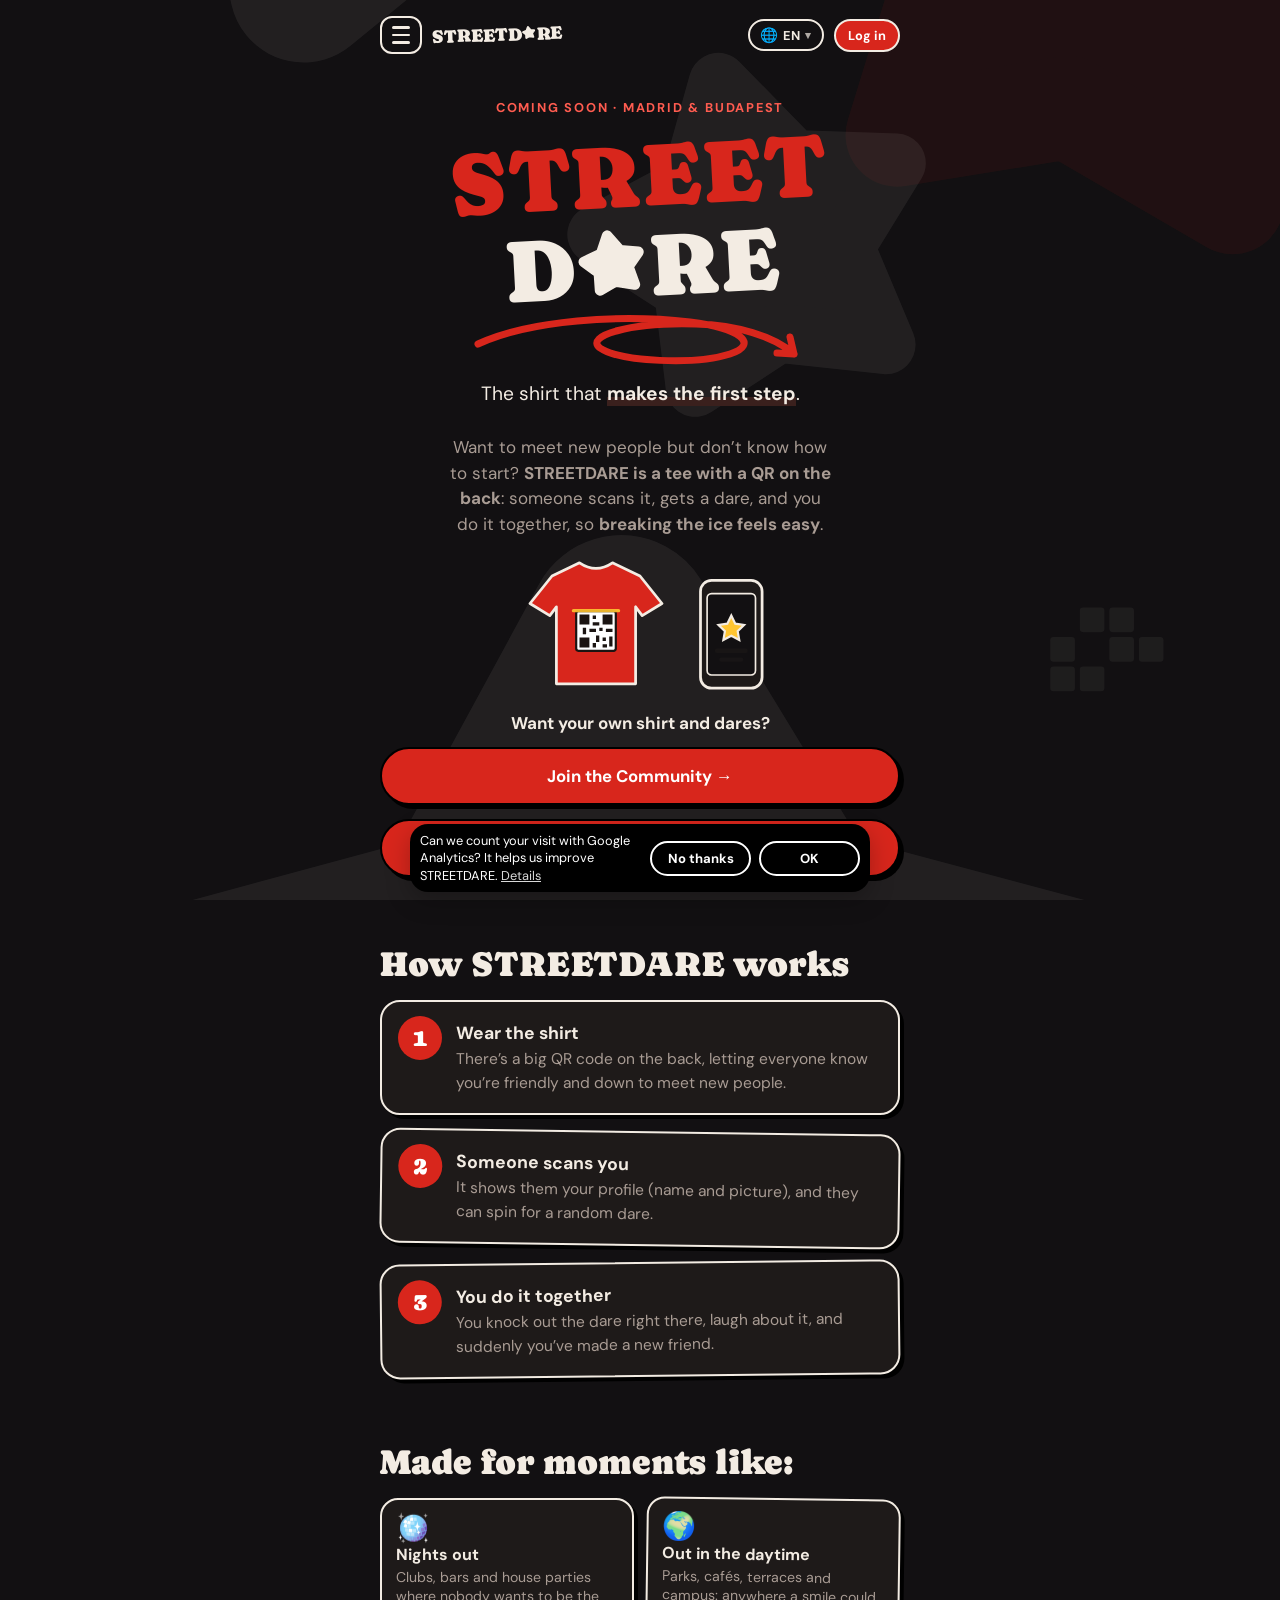
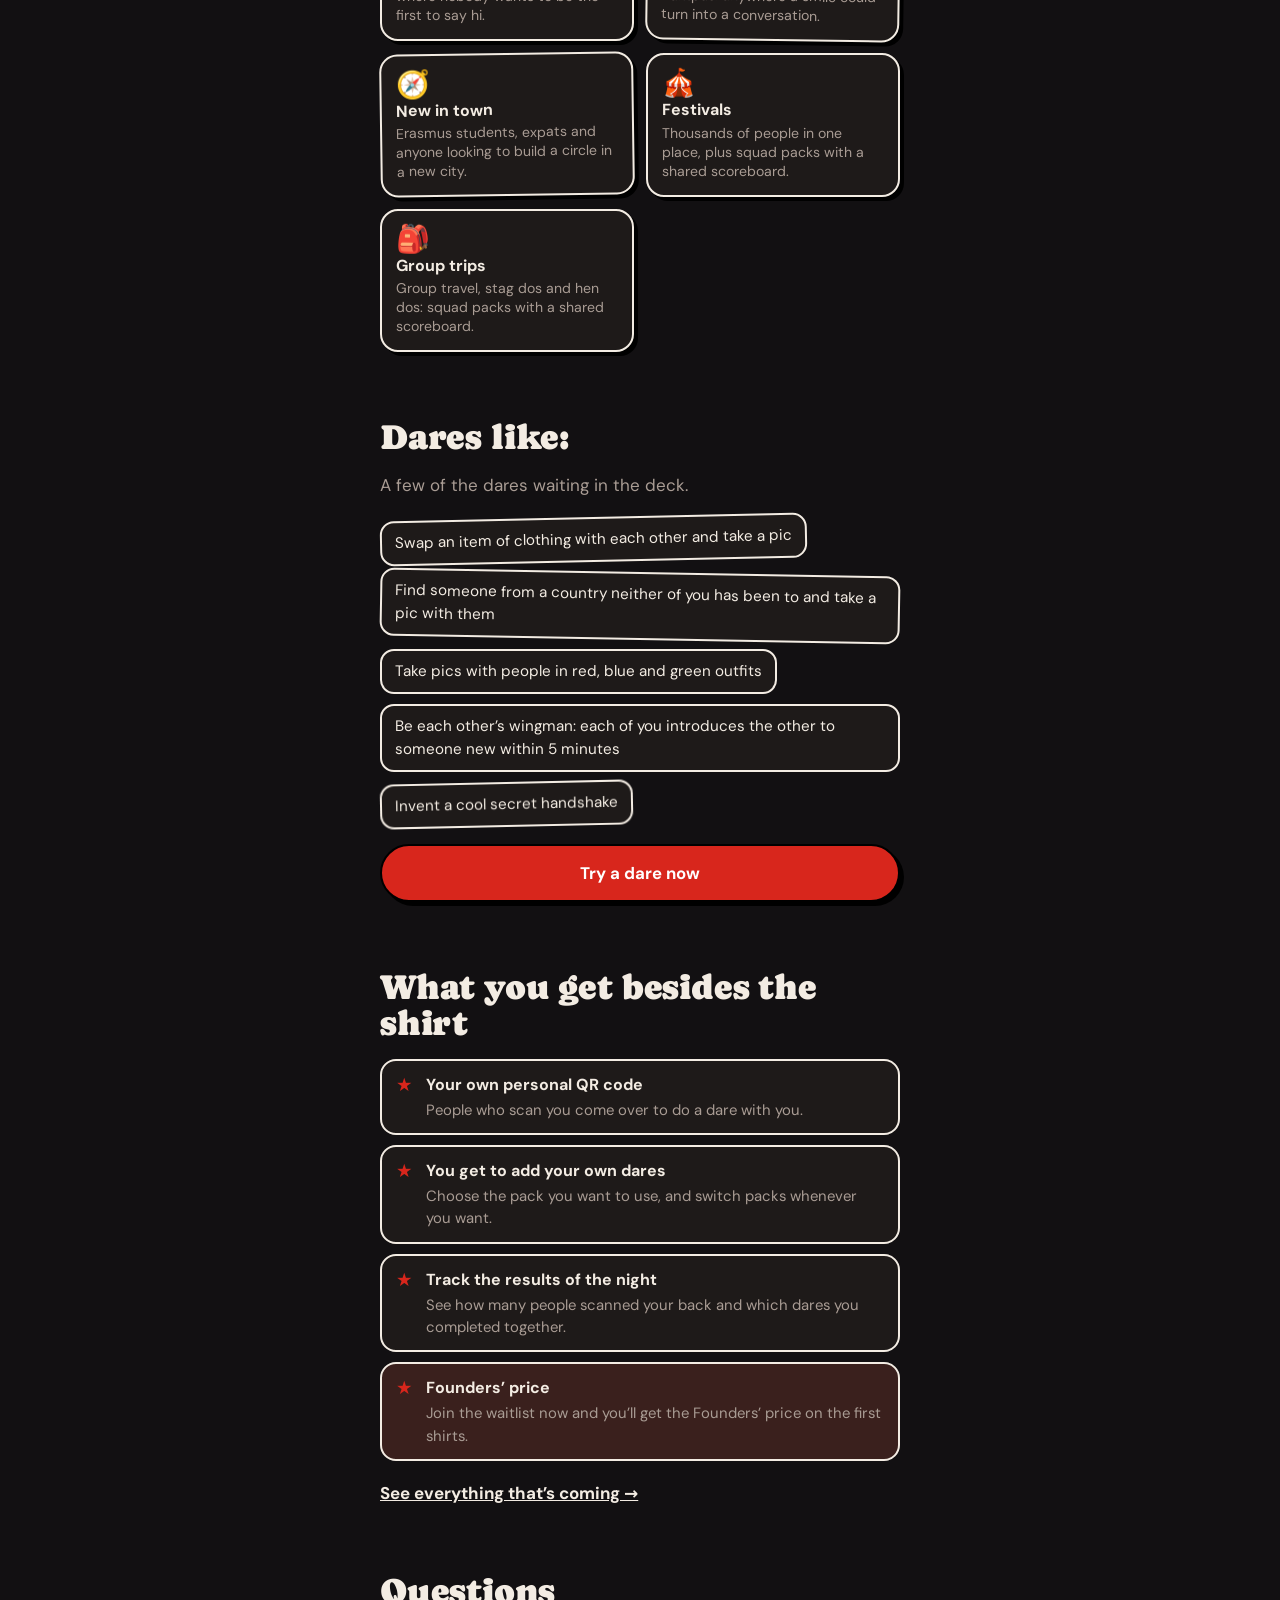
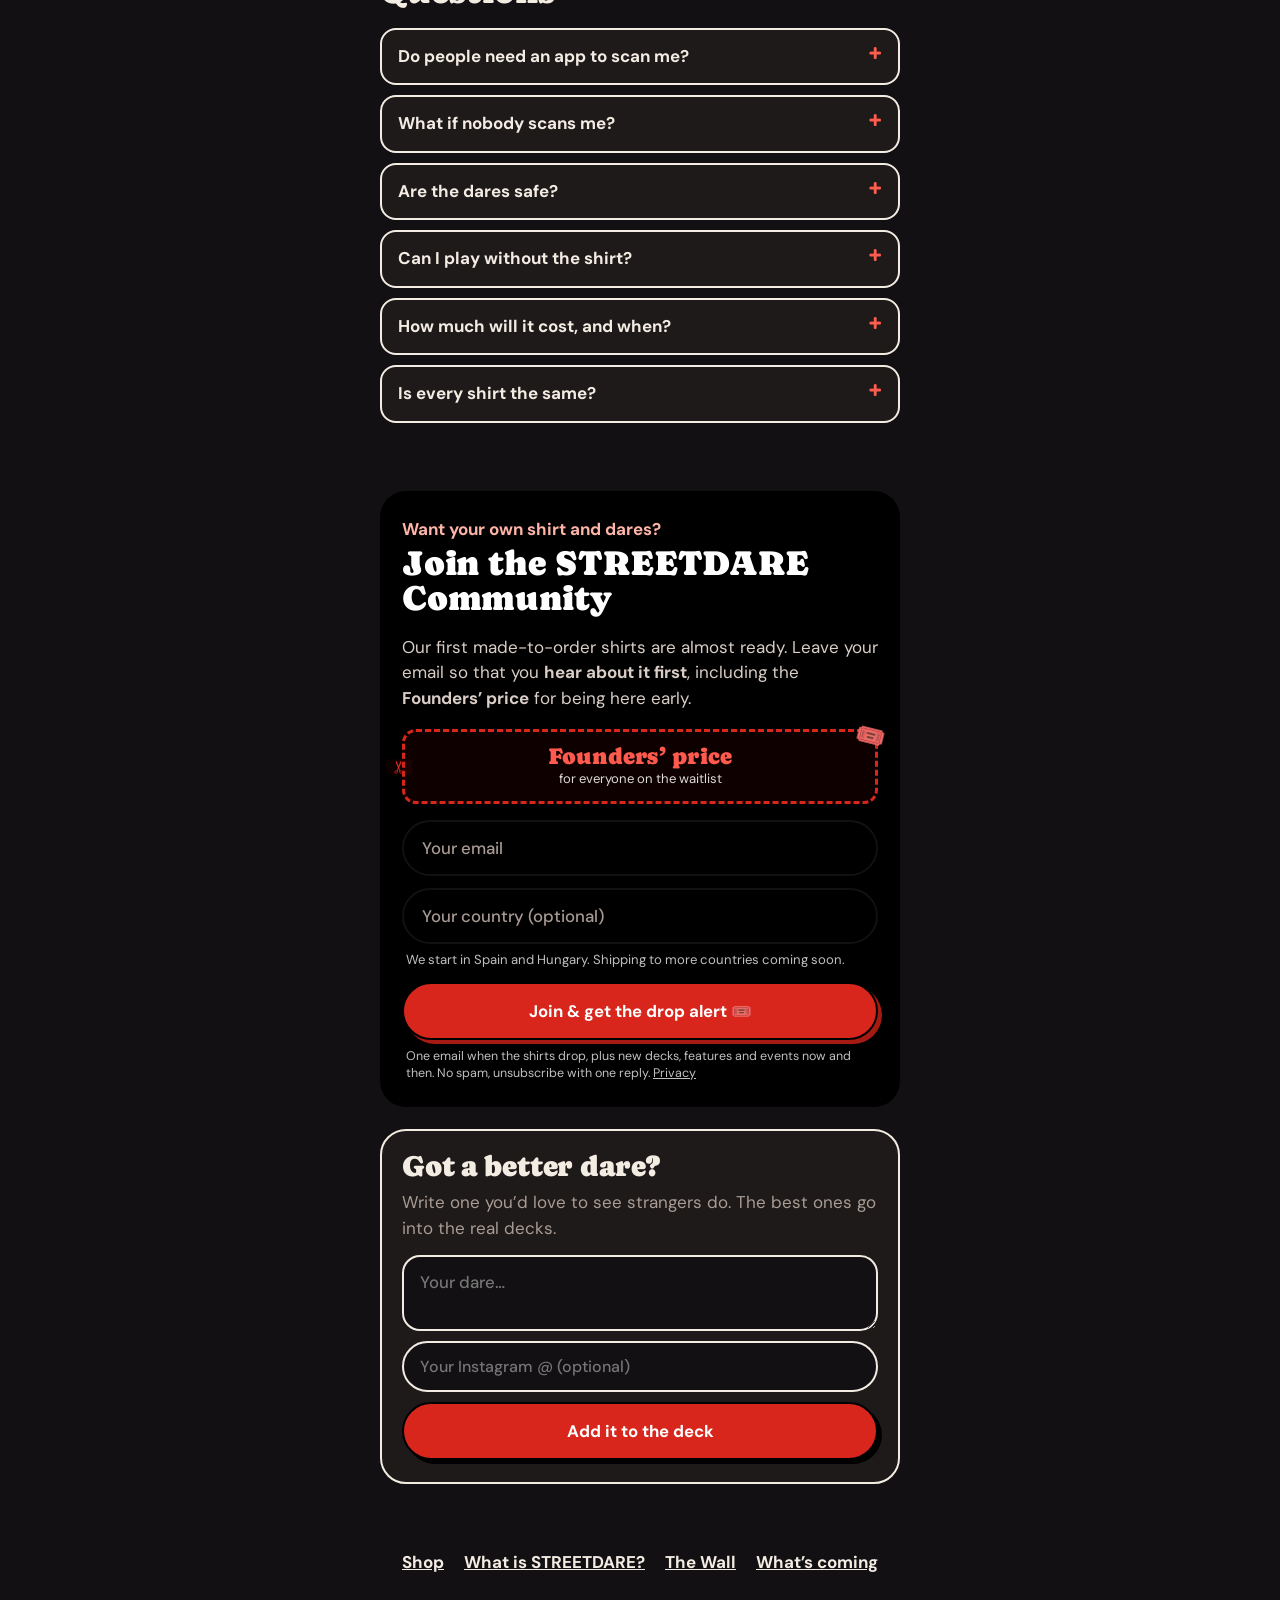
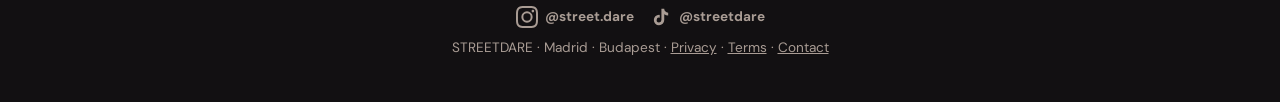
==== commit 3ba5efe9: "The chat screenshot shows the dare result, and the deck list names the next pack The group-chat exam" ====
--- a/index.html
+++ b/index.html
@@ -323,9 +323,9 @@
               <div class="ph">
                 <div class="ph-top"><b data-i18n="shotGroup">Erasmus Saturday</b><span>07:12:45</span></div>
                 <div class="ph-body feed">
-                  <div class="m-play"><b>Lea</b> <span data-i18n="shotPlay">did a dare</span> <em>+2</em></div>
-                  <div class="m-them"><small>Lea</small><span class="m-img"></span><span data-i18n="shotM1">apparently this is my twin 😭</span></div>
-                  <div class="m-them"><small>Tom</small><span data-i18n="shotM2">Lea is NOT Timothée 😂</span></div>
+                  <div class="m-play"><b>David</b> <span data-i18n="shotPlay">looks like Timothée Chalamet, according to a stranger</span> <em>+2</em></div>
+                  <div class="m-them"><small>David</small><span class="m-img"></span><span data-i18n="shotM1">apparently this is my twin 😭</span></div>
+                  <div class="m-them"><small>Tom</small><span data-i18n="shotM2">David is NOT Timothée 😂</span></div>
                   <div class="m-me"><span data-i18n="shotM3">no way, I can see it</span></div>
                 </div>
                 <div class="ph-tabs"><i>🎲</i><i class="on">💬</i><i>🏆</i><i>👥</i></div>
--- a/css/style.css
+++ b/css/style.css
@@ -883,6 +883,17 @@
 .offsteps div:nth-child(2){animation-delay:.15s}.offsteps div:nth-child(3){animation-delay:.3s}
 .offsteps b{font-size:1.5rem}
 .offbreak{margin:18px 0 14px;font-weight:600}
+/* The claim box on a shirt nobody has activated yet. It deliberately does NOT use .wl: the
+   waitlist script in common.js hydrates every form.wl into an email + country signup, which
+   silently turned this field into the email box. Same look, its own class. */
+.claimform{display:grid;gap:12px}
+.claimform input{font:700 1.05rem "DM Sans",sans-serif;padding:15px 18px;border-radius:99px;border:2.5px solid var(--bg);background:transparent;color:#fff;width:100%;text-transform:uppercase;letter-spacing:.08em;text-align:center}
+.claimform input::placeholder{color:#a89a93;font-weight:500;letter-spacing:.04em}
+.claimform .btn{border-color:var(--bg);box-shadow:4px 4px 0 var(--red-d)}
+.claimerr{color:#ffb4a8;font-size:.9rem;font-weight:600;margin-top:10px}
+.offlinks{display:grid;gap:10px;margin-top:4px}
+.offlinks .btn{width:100%}
+
 .offcards{display:grid;gap:16px;text-align:left}
 .offcards .cardx{animation:rise .6s .2s both}
 .offcards .cardx + .cardx{animation-delay:.35s}
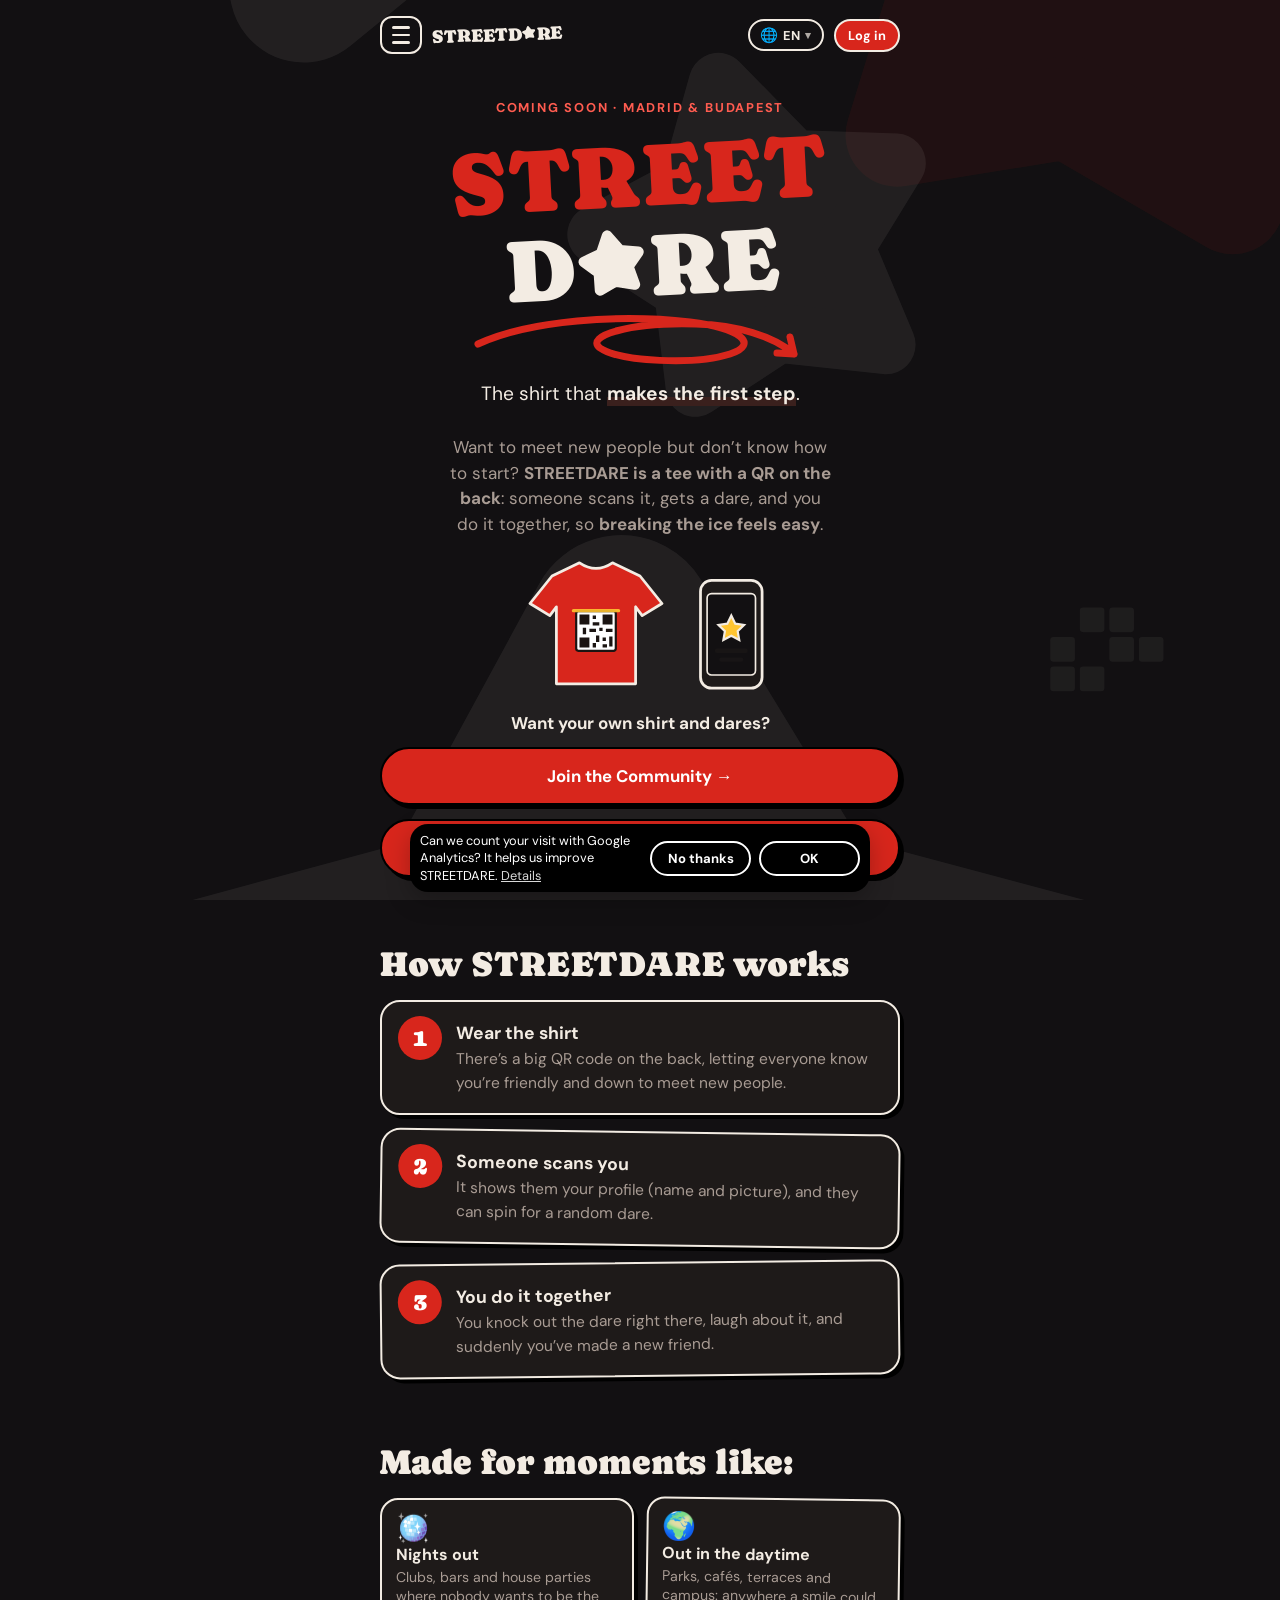
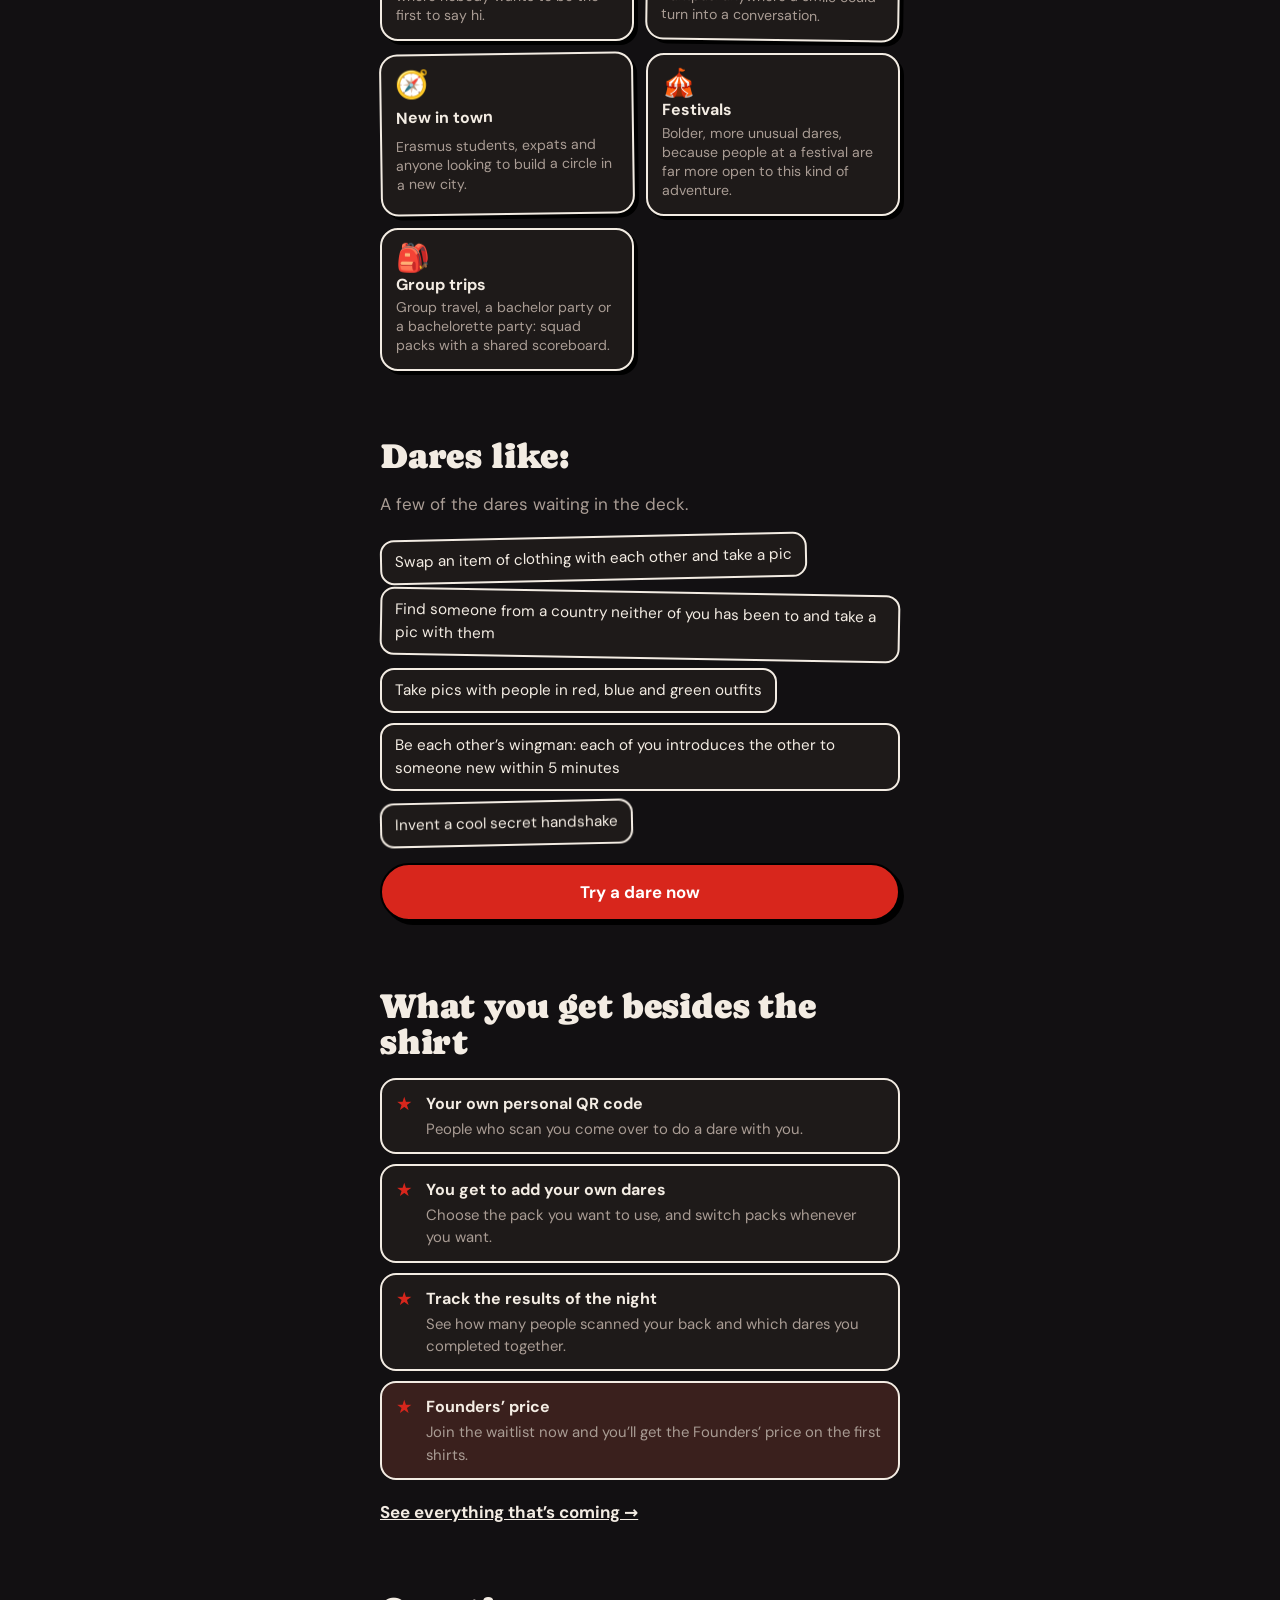
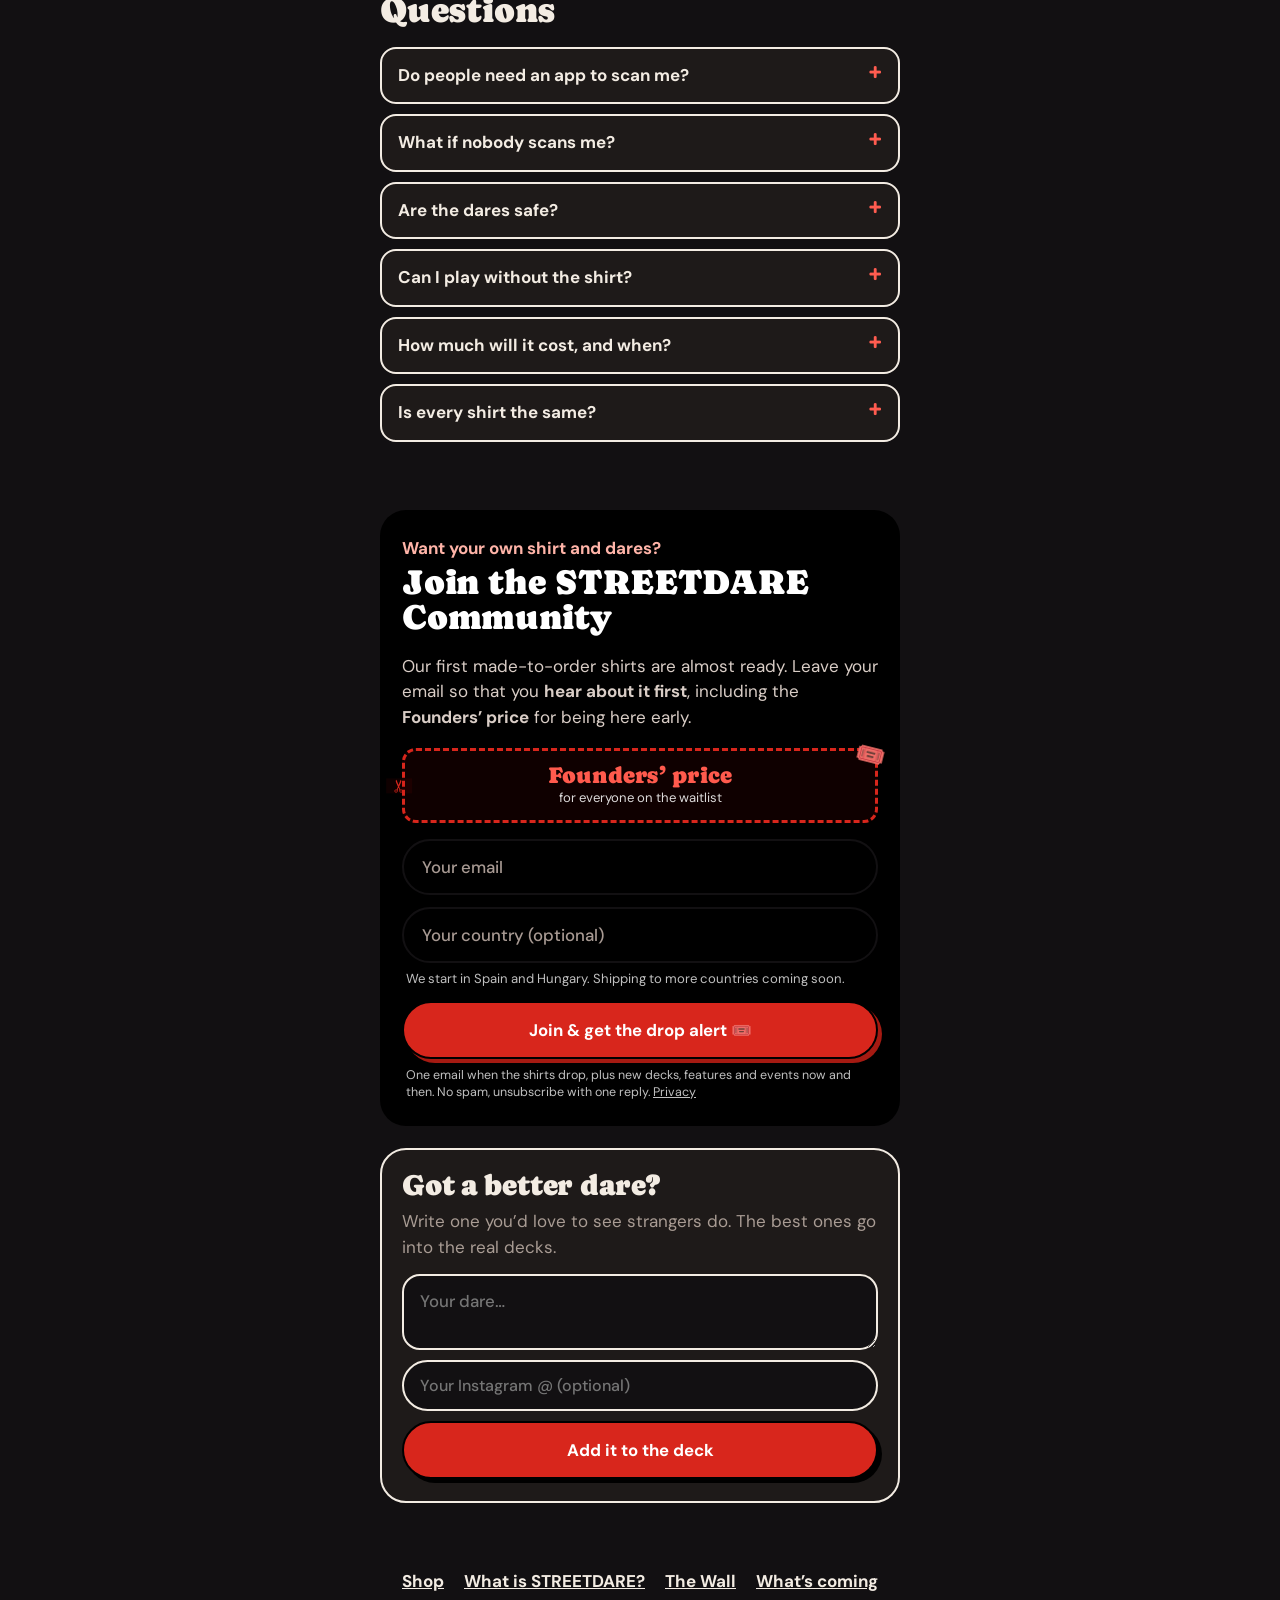
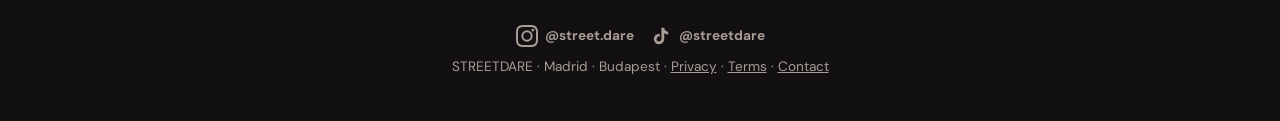
==== commit 4670ba5c: "Dare form in three languages, Shirtless Pass rewrite, Instagram as a second way to reach Aron Adding" ====
--- a/index.html
+++ b/index.html
@@ -92,8 +92,8 @@
           <div class="tile"><em>🪩</em><b data-i18n="f1h">Nights out</b><span data-i18n="f1p">Clubs, bars and house parties where nobody wants to be the first to say hi.</span></div>
           <div class="tile"><em>🌍</em><b data-i18n="f2h">Out in the daytime</b><span data-i18n="f2p">Parks, cafés, terraces and campus: anywhere a smile could turn into a conversation.</span></div>
           <div class="tile"><em>🧭</em><b data-i18n="f3h">New in town</b><span data-i18n="f3p">Erasmus students, expats and anyone looking to build a circle in a new city.</span></div>
-          <div class="tile"><em>🎪</em><b data-i18n="f4h">Festivals</b><span data-i18n="f4p">Thousands of people in one place, plus squad packs with a shared scoreboard.</span></div>
-          <div class="tile"><em>🎒</em><b data-i18n="f5h">Group trips</b><span data-i18n="f5p">Group travel, stag dos and hen dos: squad packs with a shared scoreboard.</span></div>
+          <div class="tile"><em>🎪</em><b data-i18n="f4h">Festivals</b><span data-i18n="f4p">Bolder, more unusual dares, because people at a festival are far more open to this kind of adventure.</span></div>
+          <div class="tile"><em>🎒</em><b data-i18n="f5h">Group trips</b><span data-i18n="f5p">Group travel, a bachelor party or a bachelorette party: squad packs with a shared scoreboard.</span></div>
         </div>
       </section>
 
@@ -278,7 +278,7 @@
 
     <!-- ===== SHOP ===== -->
     <section class="page" id="v-shop" hidden>
-      <div class="kicker" data-i18n="shKicker">Shop</div>
+      <div class="kicker" data-i18n="shopKicker">Shop</div>
       <h1 class="display" data-i18n="shTitle">Join the STREETDARE community</h1>
       <p class="sub" data-i18n="shIntro">Here’s what you can get today and what we’re making next. The first shirts are being made in Madrid and Budapest, and the Shirtless Pass is ready to play tonight.</p>
 
@@ -289,14 +289,16 @@
           <span class="tag live" data-i18n="tagLive">Live now</span>
           <h3 data-i18n="c2h">Shirtless Pass</h3>
           <p class="tagl" data-i18n="c2t">No, not that kind of shirtless!</p>
-          <p data-i18n="shPassP">A 24-hour pass for you and your friends. You walk up to strangers, do the dares on your phone, tick off who was in on it with you, and watch the leaderboard while the night goes on.</p>
+          <p data-i18n="shPassP">A 24-hour game for you and your friends, where each of you gets your own dares and meets new people through them. Through the night you compete over who can finish the most, while your phones keep you up with what is going on and with the live leaderboard.</p>
           <ul class="shlist">
-            <li data-i18n="shPass1">Ready to play tonight, nothing to print and nothing to wait for.</li>
-            <li data-i18n="shPass2">One code for the whole group, and Aron can add a seat later if someone else joins you.</li>
-            <li data-i18n="shPass3">A deck written for walking up to strangers, with a group chat for your photos.</li>
+            <li data-i18n="shPass1">Ready to play tonight: no shirt needed, and no app.</li>
+            <li data-i18n="shPass2">The group gets one shared QR code to sign in to your group with.</li>
+            <li data-i18n="shPass3">A group chat for the photos and for whatever ridiculous things happen.</li>
+            <li data-i18n="shPass4">A deck written for groups of friends, and for pulling strangers in.</li>
           </ul>
           <div class="stack">
             <a class="btn red" href="https://wa.me/36308904103" target="_blank" rel="noopener" data-i18n="shPassCta">Message Aron on WhatsApp 💬</a>
+            <a class="btn" href="https://instagram.com/aron_toth_" target="_blank" rel="noopener" data-i18n="shPassIg">Or add Aron on Instagram 📸</a>
           </div>
           <p class="smallnote" data-i18n="shPassNote">Tell Aron how many of you there are and he’ll send your group code. You start the 24 hours together, whenever you’re ready.</p>
           <a class="more" href="pass/" data-i18n="shPassHow">See how the pass works →</a>
--- a/css/style.css
+++ b/css/style.css
@@ -165,6 +165,7 @@
 .msg small{display:block;color:var(--mute);font-size:.75rem;margin-top:4px}
 .empty{color:var(--mute);text-align:center;padding:20px 0}
 .smallnote{font-size:.75rem;color:var(--mute);margin-top:10px}
+.stack + .smallnote{margin-top:18px}
 
 /* ===== v3: home + scan pages ===== */
 @font-face{font-family:"Permanent Marker";src:url(../fonts/permanent-marker.woff2) format("woff2");font-display:swap}
@@ -701,6 +702,7 @@
 .bigcard .flip{position:absolute;left:50%;bottom:14px;transform:translateX(-50%);border:2px solid var(--ink);background:#fff;color:var(--ink);border-radius:999px;padding:6px 14px;font:700 .85rem "DM Sans",sans-serif;cursor:pointer;white-space:nowrap}
 .bigtxt.swap{animation:land .35s ease-out}
 .shnote{color:#ddd;font-size:.95rem;max-width:32ch;margin:0 auto 18px}
+.shnote2{color:#ddd;font-size:.9rem;line-height:1.45;max-width:36ch;margin:2px auto;text-align:center}
 .showmode .btn.plain{color:#fff;border-color:#fff}
 .showmode .stack{max-width:420px;margin:0 auto;width:100%}
 @keyframes bigopen{0%{opacity:0;transform:scale(.55) rotate(-7deg)}100%{opacity:1;transform:scale(1) rotate(-1deg)}}
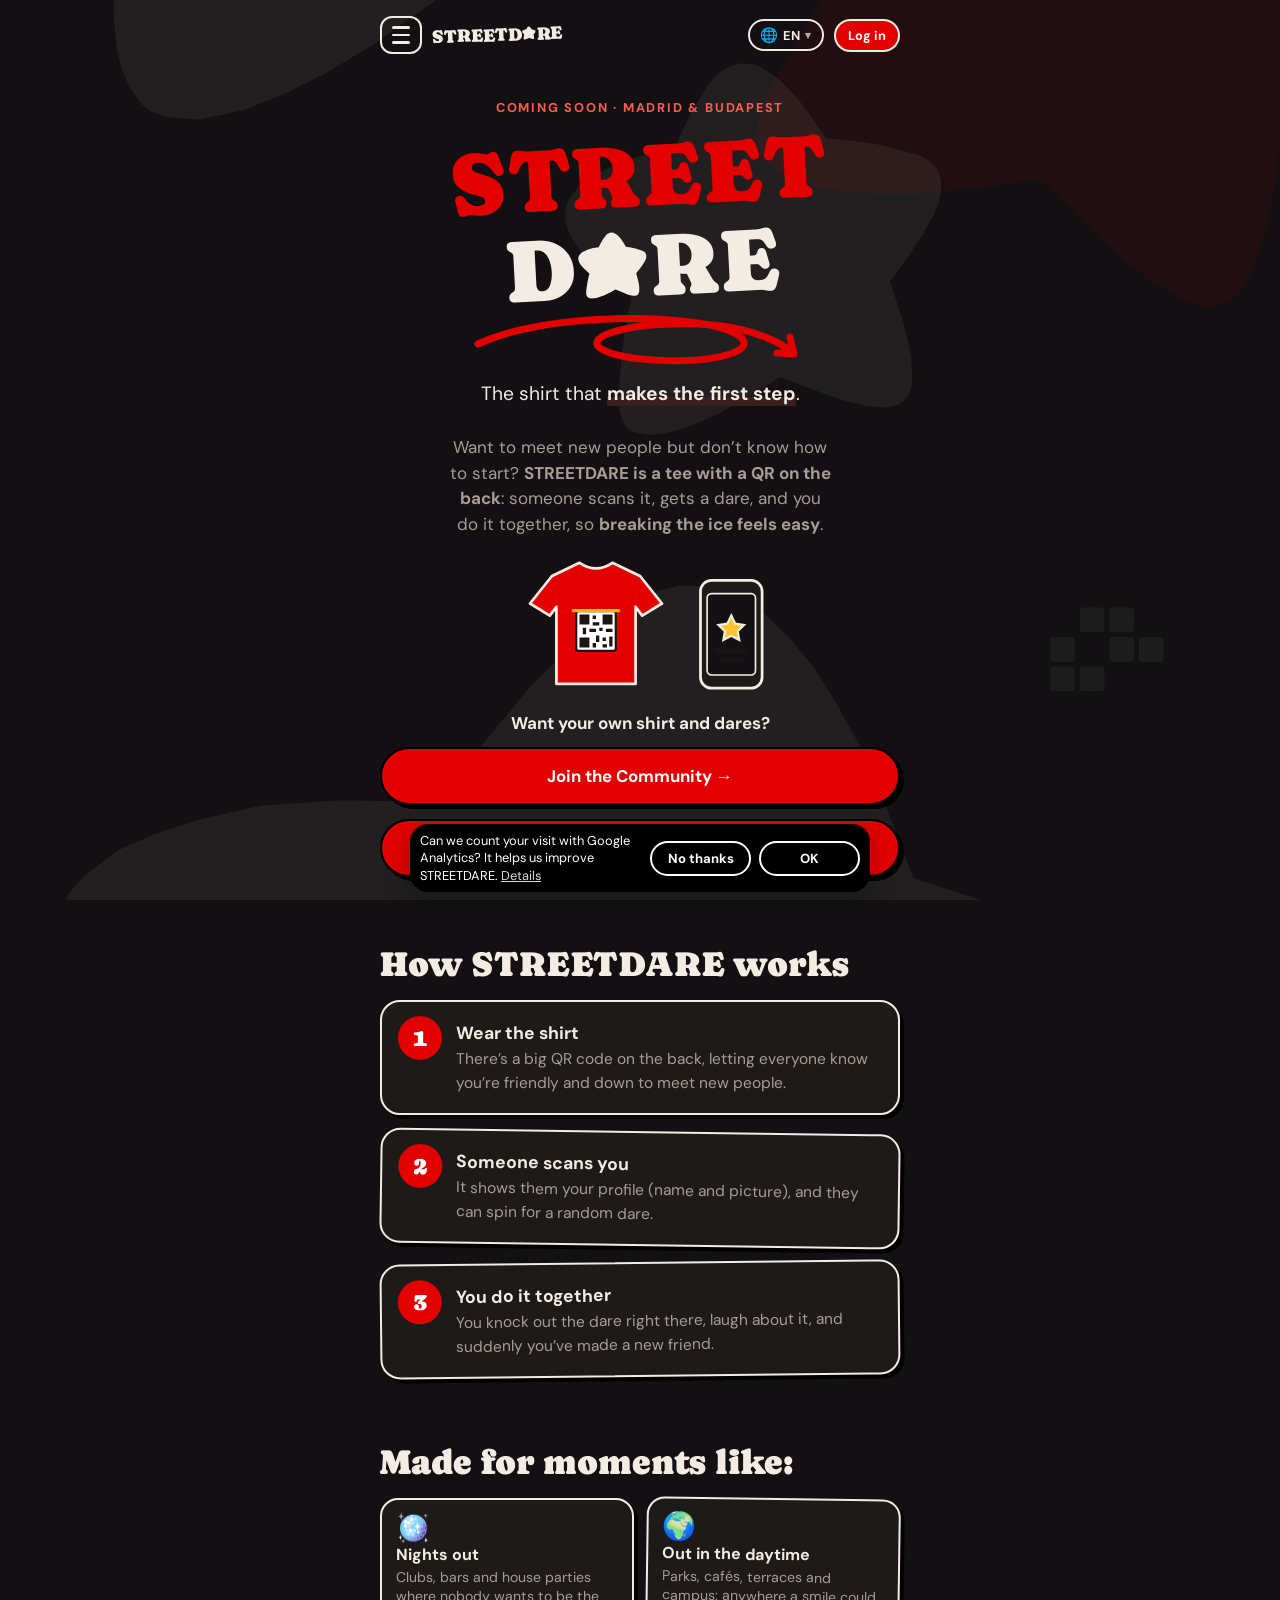
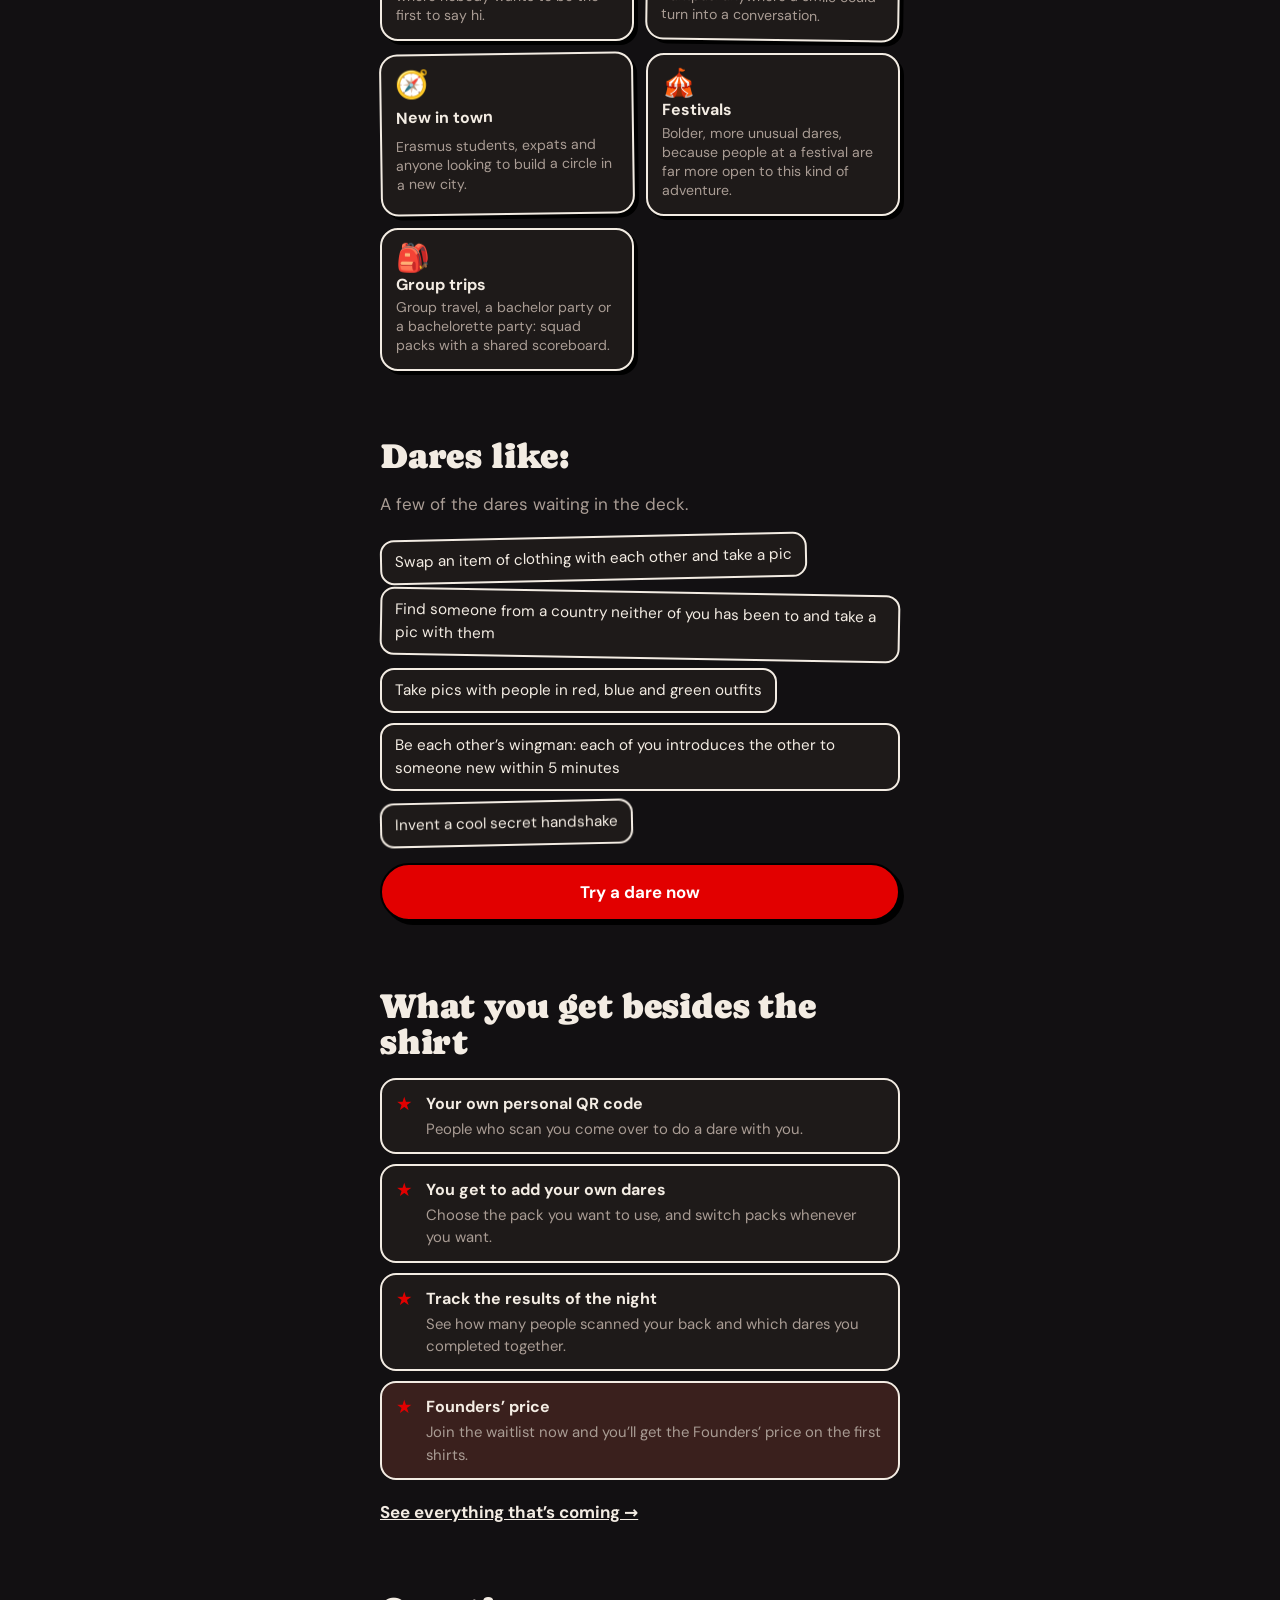
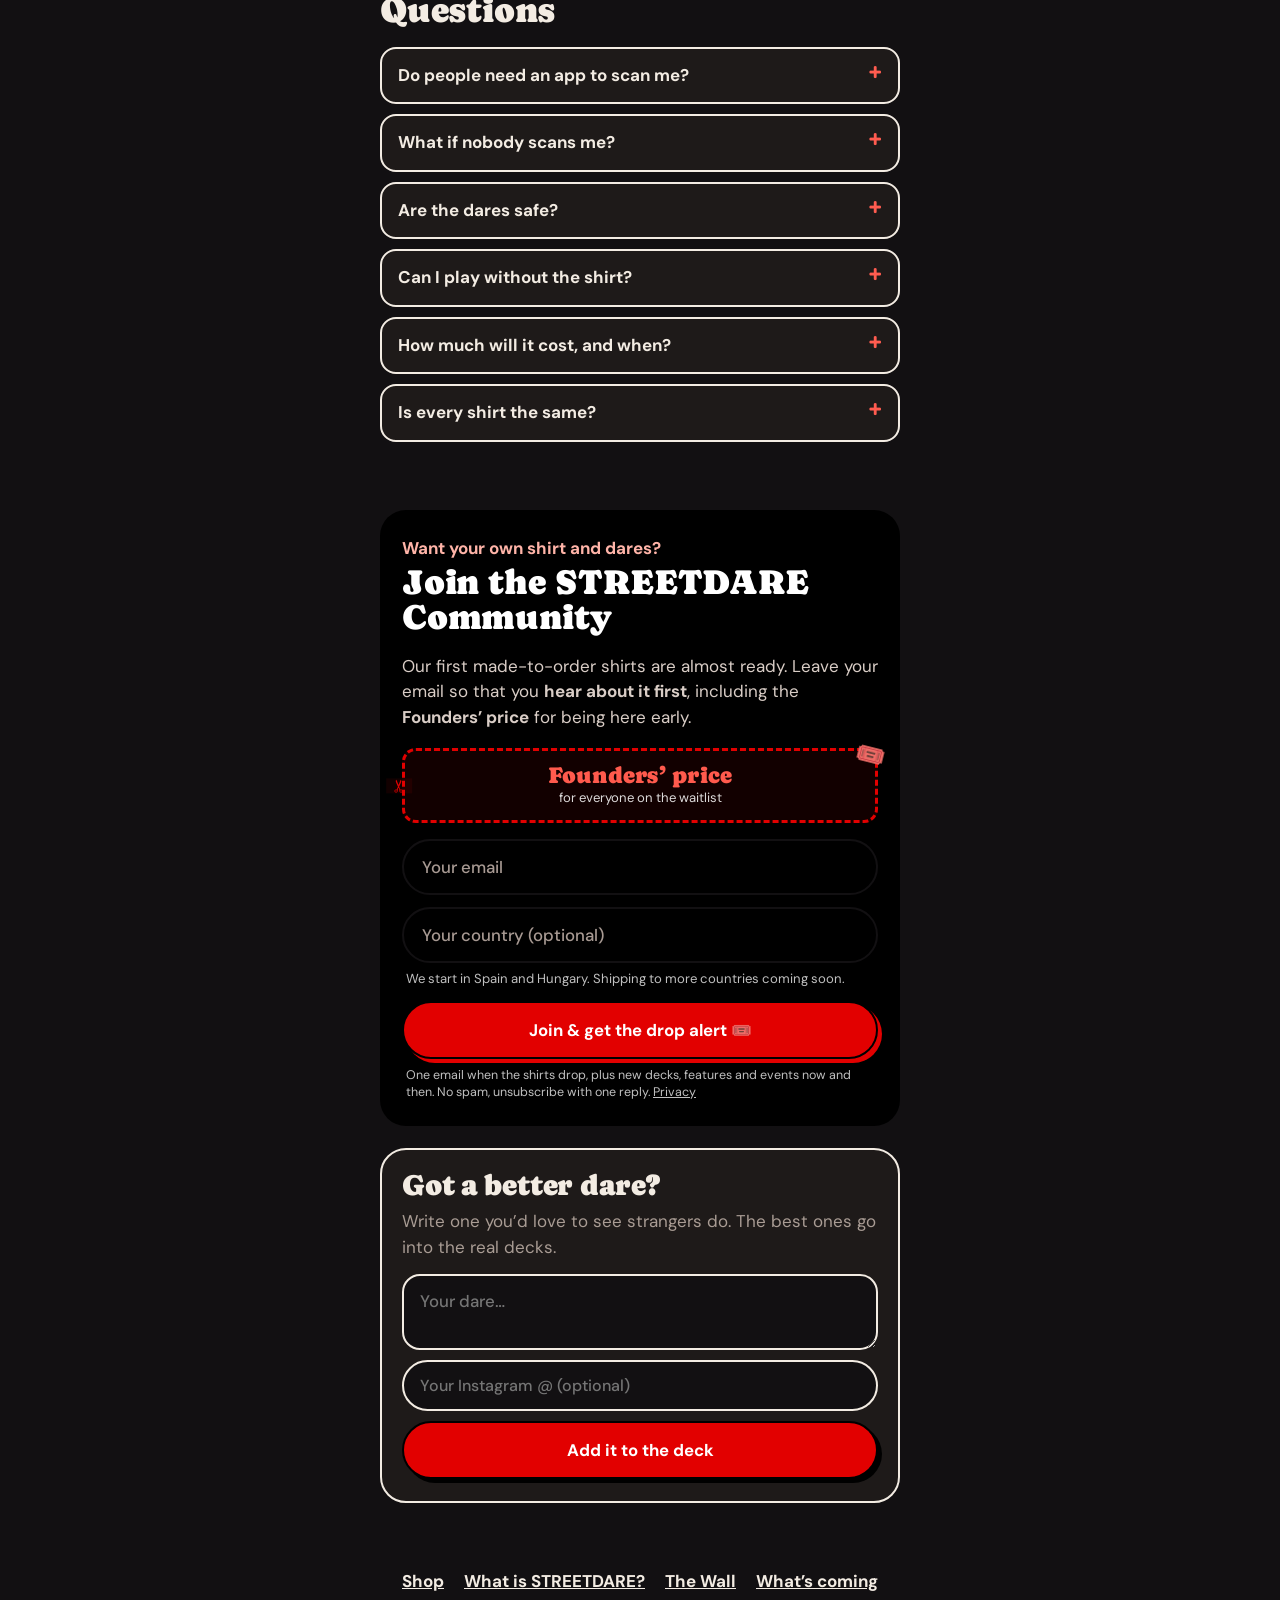
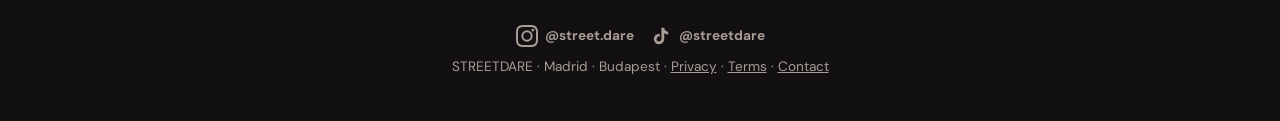
==== commit d5d247dc: "New STREETDARE star icon: favicon (light/dark), apple-touch and app icons Co-Authored-By: Claude Opu" ====
--- a/index.html
+++ b/index.html
@@ -2,6 +2,10 @@
 <html lang="en">
 <head>
 <meta charset="utf-8">
+<link rel="icon" href="/favicon.ico" sizes="48x48">
+<link rel="icon" href="/favicon.svg" type="image/svg+xml">
+<link rel="icon" href="/img/favicon-32.png" type="image/png" sizes="32x32">
+<link rel="apple-touch-icon" href="/img/apple-touch-icon.png">
 <meta name="viewport" content="width=device-width,initial-scale=1,viewport-fit=cover">
 <title>STREETDARE - the shirt that makes the first step</title>
 <meta name="description" content="A shirt with a QR code on the back. People scan it, get a dare, and you do it together. STREETDARE gets people out of their comfort zone and talking to each other.">
@@ -21,7 +25,6 @@
 <meta name="apple-mobile-web-app-capable" content="yes">
 <meta name="apple-mobile-web-app-status-bar-style" content="black-translucent">
 <meta name="apple-mobile-web-app-title" content="STREETDARE">
-<link rel="apple-touch-icon" href="/img/icon-192.png">
 <link rel="preload" href="fonts/caprasimo.woff2" as="font" type="font/woff2" crossorigin>
 <link rel="stylesheet" href="css/style.css">
 <script src="/js/night.js"></script>
@@ -296,11 +299,19 @@
             <li data-i18n="shPass3">A group chat for the photos and for whatever ridiculous things happen.</li>
             <li data-i18n="shPass4">A deck written for groups of friends, and for pulling strangers in.</li>
           </ul>
-          <div class="stack">
-            <a class="btn red" href="https://wa.me/36308904103" target="_blank" rel="noopener" data-i18n="shPassCta">Message Aron on WhatsApp 💬</a>
-            <a class="btn" href="https://instagram.com/aron_toth_" target="_blank" rel="noopener" data-i18n="shPassIg">Or add Aron on Instagram 📸</a>
-          </div>
           <p class="smallnote" data-i18n="shPassNote">Tell Aron how many of you there are and he’ll send your group code. You start the 24 hours together, whenever you’re ready.</p>
+          <p class="reachh" data-i18n="reachH">Message Aron:</p>
+          <div class="reach">
+            <a class="rbtn wa" href="https://wa.me/36308904103" target="_blank" rel="noopener">
+              <span class="rdot"><svg viewBox="0 0 24 24" aria-hidden="true"><path d="M21 11.6a8.4 8.4 0 0 1-12.5 7.3L3.5 20.5l1.7-5A8.4 8.4 0 1 1 21 11.6Z"/></svg></span>
+              <span class="rlab">WhatsApp</span>
+            </a>
+            <a class="rbtn ig" href="https://instagram.com/aron_toth_" target="_blank" rel="noopener">
+              <span class="rdot"><svg viewBox="0 0 24 24" aria-hidden="true"><rect x="3.6" y="3.6" width="16.8" height="16.8" rx="5"/><circle cx="12" cy="12" r="4"/><circle class="dot" cx="17.2" cy="6.8" r="1.2"/></svg></span>
+              <span class="rlab">Instagram</span>
+            </a>
+          </div>
+          <p class="smallnote" data-i18n="reachIrl">Or come up to me in person if you see me out — always welcome.</p>
           <a class="more" href="pass/" data-i18n="shPassHow">See how the pass works →</a>
 
           <p class="shotsh" data-i18n="shotsH">This is what it looks like on your phone:</p>
--- a/css/style.css
+++ b/css/style.css
@@ -6,7 +6,7 @@
    is latin-ext, so the browser uses this file for those characters and the file above
    for everything else. */
 @font-face{font-family:"DM Sans";src:url(../fonts/dm-sans-ext.woff2) format("woff2");font-weight:100 1000;font-display:swap;unicode-range:U+0100-02BA,U+02BD-02C5,U+02C7-02CC,U+02CE-02D7,U+02DD-02FF,U+0304,U+0308,U+0329,U+1D00-1DBF,U+1E00-1E9F,U+1EF2-1EFF,U+2020,U+20A0-20AB,U+20AD-20C0,U+2113,U+2C60-2C7F,U+A720-A7FF}
-:root{--bg:#fbf8ef;--ink:#1b1412;--red:#bd0a0a;--red-d:#8f0606;--blush:#f6ddd3;--mute:#6f625c;--card:#fffdf7;--redt:#bd0a0a;--sh:4px 4px 0 var(--ink)}
+:root{--bg:#fbf8ef;--ink:#1b1412;--red:#e20000;--red-d:#e20000;--blush:#f6ddd3;--mute:#6f625c;--card:#fffdf7;--redt:#e20000;--sh:4px 4px 0 var(--ink)}
 *{box-sizing:border-box;margin:0}
 html{-webkit-text-size-adjust:100%}
 body{background:var(--bg);color:var(--ink);font:400 17px/1.5 "DM Sans",system-ui,-apple-system,Segoe UI,sans-serif;min-height:100dvh;overflow-x:hidden}
@@ -166,6 +166,20 @@
 .empty{color:var(--mute);text-align:center;padding:20px 0}
 .smallnote{font-size:.75rem;color:var(--mute);margin-top:10px}
 .stack + .smallnote{margin-top:18px}
+/* two round buttons instead of two full-width ones: the same two ways to reach Aron in a
+   fraction of the height. Brand colours, generic glyphs, the name written underneath. */
+.reachh{font-weight:800;margin:16px 0 10px}
+.reach{display:flex;gap:16px;align-items:flex-start}
+.rbtn{display:grid;justify-items:center;gap:6px;text-decoration:none;color:inherit}
+.rdot{width:54px;height:54px;border-radius:50%;display:grid;place-items:center;box-shadow:0 3px 0 rgba(0,0,0,.25);transition:transform .08s}
+.rdot svg{width:27px;height:27px;fill:none;stroke:#fff;stroke-width:1.8;stroke-linejoin:round}
+.rdot svg .dot{fill:#fff;stroke:none}
+.rbtn.wa .rdot{background:#25D366}
+.rbtn.ig .rdot{background:radial-gradient(circle at 30% 107%,#fdf497 0%,#fd5949 45%,#d6249f 62%,#285AEB 92%)}
+.rlab{font-size:.78rem;color:var(--mute)}
+.rbtn:active .rdot{transform:translateY(3px);box-shadow:none}
+.reach + .smallnote{margin-top:14px}
+.shlist + .smallnote{margin-top:14px}
 
 /* ===== v3: home + scan pages ===== */
 @font-face{font-family:"Permanent Marker";src:url(../fonts/permanent-marker.woff2) format("woff2");font-display:swap}
@@ -247,7 +261,7 @@
 .ctaq{font-weight:700;margin:0 0 10px}
 
 /* launch-discount coupon */
-.coupon{position:relative;display:grid;gap:1px;text-align:center;border:3px dashed var(--red);border-radius:14px;padding:12px 14px;margin:2px 0 16px;background:rgba(189,10,10,.08);transform:rotate(-1.5deg)}
+.coupon{position:relative;display:grid;gap:1px;text-align:center;border:3px dashed var(--red);border-radius:14px;padding:12px 14px;margin:2px 0 16px;background:rgba(226,0,0,.08);transform:rotate(-1.5deg)}
 .coupon b{font:400 1.45rem/1.05 "Caprasimo","Bookman Old Style",Georgia,serif;color:#ff5a4d;letter-spacing:.01em}
 .coupon small{font-size:.82rem;opacity:.85}
 .coupon .sc{position:absolute;left:-13px;top:50%;transform:translateY(-50%) rotate(-90deg);font-size:1.1rem;color:var(--red);background:inherit}
@@ -445,8 +459,8 @@
 /* The background is the brand now: big soft stars with curved points, and a few
    clusters of QR pixels. The dashed side-quest routes are gone. */
 .bgmap{position:fixed;inset:0;width:100%;height:100%;z-index:0;pointer-events:none}
-.bgmap .st{fill:var(--ink);stroke:var(--ink);stroke-width:15;stroke-linejoin:round;opacity:.1}
-.bgmap .st.red{fill:var(--red);stroke:var(--red);opacity:.12}
+.bgmap .st{fill:var(--ink);opacity:.1}
+.bgmap .st.red{fill:var(--red);opacity:.12}
 .bgmap .px rect{fill:var(--ink);opacity:.09}
 .bgmap .px.red rect{fill:var(--red);opacity:.11}
 html.night .bgmap .st{opacity:.07}
@@ -742,7 +756,7 @@
 .passbar b{font-weight:800}
 
 /* ===== Night mode (html.night, set by js/night.js) ===== */
-html.night{--bg:#121012;--card:#1e1a19;--ink:#f3ece3;--blush:#3a201d;--mute:#a99c94;--redt:#ff5c50;--red:#d8261c;--red-d:#a51a12;--sh:4px 4px 0 #000;color-scheme:dark}
+html.night{--bg:#121012;--card:#1e1a19;--ink:#f3ece3;--blush:#3a201d;--mute:#a99c94;--redt:#ff5c50;--red:#e20000;--red-d:#e20000;--sh:4px 4px 0 #000;color-scheme:dark}
 html.night body{background:var(--bg);color:var(--ink)}
 html.night .btn.red{color:#fff;border-color:#000}
 html.night .btn{border-color:#000}
@@ -754,7 +768,7 @@
 /* the logo next to every dare (swap .sdlogo for the final logo file later) */
 .sdlogo{font-family:"Caprasimo","Bookman Old Style",Georgia,serif;font-weight:400;letter-spacing:.01em;line-height:1;display:inline-block;transform:rotate(-2deg)}
 /* the star that stands in for the A in STREETDARE (mask, so it takes the text colour) */
-.sdstar{display:inline-block;width:.8em;height:.8em;vertical-align:-.04em;margin:0 .01em;background:currentColor;-webkit-mask:url("data:image/svg+xml,<svg%20xmlns='http://www.w3.org/2000/svg'%20viewBox='0%200%20100%20100'><polygon%20points='44.2,8.4%2061.2,29.9%2087.0,33.5%2071.8,53.3%2079.6,79.1%2052.7,73.3%2030.3,84.8%2029.9,60.0%209.5,43.6%2034.3,33.5'%20fill='%23000'%20stroke='%23000'%20stroke-width='15'%20stroke-linejoin='round'/></svg>") center/contain no-repeat;mask:url("data:image/svg+xml,<svg%20xmlns='http://www.w3.org/2000/svg'%20viewBox='0%200%20100%20100'><polygon%20points='44.2,8.4%2061.2,29.9%2087.0,33.5%2071.8,53.3%2079.6,79.1%2052.7,73.3%2030.3,84.8%2029.9,60.0%209.5,43.6%2034.3,33.5'%20fill='%23000'%20stroke='%23000'%20stroke-width='15'%20stroke-linejoin='round'/></svg>") center/contain no-repeat}
+.sdstar{display:inline-block;width:.8em;height:.8em;vertical-align:-.04em;margin:0 .01em;background:currentColor;-webkit-mask:url("data:image/svg+xml,<svg%20xmlns='http://www.w3.org/2000/svg'%20viewBox='0%200%20100%20100'><path%20d='M96.3%2034.8%20L94.9%2033.4%20L92.6%2032.0%20L83.2%2028.4%20L76.6%2026.7%20L69.9%2025.4%20L66.9%2019.8%20L64.2%2015.2%20L61.8%2011.9%20L59.9%209.6%20L57.6%207.4%20L55.3%205.7%20L53.3%204.7%20L50.8%204.2%20L48.4%204.4%20L45.8%205.4%20L44.0%206.5%20L41.2%209.2%20L37.4%2014.1%20L33.1%2020.8%20L31.7%2023.5%20L31.2%2024.0%20L23.6%2024.8%20L17.3%2026.0%20L12.3%2027.8%20L9.1%2029.3%20L6.4%2030.9%20L3.8%2033.4%20L3.0%2034.6%20L2.4%2036.0%20L2.0%2037.4%20L2.0%2040.2%20L2.9%2043.5%20L4.8%2047.3%20L8.1%2051.8%20L16.4%2060.3%20L16.4%2060.9%20L14.6%2066.5%20L13.1%2072.4%20L10.9%2083.2%20L10.5%2086.6%20L10.5%2088.7%20L10.9%2090.9%20L11.8%2092.9%20L12.5%2093.7%20L14.0%2094.7%20L17.2%2095.6%20L21.8%2095.6%20L26.0%2094.9%20L30.9%2093.6%20L36.1%2091.8%20L45.6%2087.7%20L51.8%2084.6%20L52.3%2084.6%20L63.0%2090.0%20L68.6%2092.5%20L72.4%2093.8%20L76.7%2094.8%20L79.4%2094.9%20L81.1%2094.6%20L82.8%2093.7%20L84.2%2092.0%20L85.0%2089.9%20L85.4%2087.9%20L85.6%2083.4%20L85.4%2080.2%20L84.6%2074.2%20L82.3%2063.2%20L87.1%2057.9%20L91.3%2052.9%20L94.9%2047.8%20L96.7%2044.6%20L97.6%2041.9%20L97.9%2038.9%20L97.3%2036.5Z'%20fill='%23000'/></svg>") center/contain no-repeat;mask:url("data:image/svg+xml,<svg%20xmlns='http://www.w3.org/2000/svg'%20viewBox='0%200%20100%20100'><path%20d='M96.3%2034.8%20L94.9%2033.4%20L92.6%2032.0%20L83.2%2028.4%20L76.6%2026.7%20L69.9%2025.4%20L66.9%2019.8%20L64.2%2015.2%20L61.8%2011.9%20L59.9%209.6%20L57.6%207.4%20L55.3%205.7%20L53.3%204.7%20L50.8%204.2%20L48.4%204.4%20L45.8%205.4%20L44.0%206.5%20L41.2%209.2%20L37.4%2014.1%20L33.1%2020.8%20L31.7%2023.5%20L31.2%2024.0%20L23.6%2024.8%20L17.3%2026.0%20L12.3%2027.8%20L9.1%2029.3%20L6.4%2030.9%20L3.8%2033.4%20L3.0%2034.6%20L2.4%2036.0%20L2.0%2037.4%20L2.0%2040.2%20L2.9%2043.5%20L4.8%2047.3%20L8.1%2051.8%20L16.4%2060.3%20L16.4%2060.9%20L14.6%2066.5%20L13.1%2072.4%20L10.9%2083.2%20L10.5%2086.6%20L10.5%2088.7%20L10.9%2090.9%20L11.8%2092.9%20L12.5%2093.7%20L14.0%2094.7%20L17.2%2095.6%20L21.8%2095.6%20L26.0%2094.9%20L30.9%2093.6%20L36.1%2091.8%20L45.6%2087.7%20L51.8%2084.6%20L52.3%2084.6%20L63.0%2090.0%20L68.6%2092.5%20L72.4%2093.8%20L76.7%2094.8%20L79.4%2094.9%20L81.1%2094.6%20L82.8%2093.7%20L84.2%2092.0%20L85.0%2089.9%20L85.4%2087.9%20L85.6%2083.4%20L85.4%2080.2%20L84.6%2074.2%20L82.3%2063.2%20L87.1%2057.9%20L91.3%2052.9%20L94.9%2047.8%20L96.7%2044.6%20L97.6%2041.9%20L97.9%2038.9%20L97.3%2036.5Z'%20fill='%23000'/></svg>") center/contain no-repeat}
 /* night: boxes that are "ink on cream" by day stay dark boxes at night */
 html.night .wlbox,html.night .group,html.night .toast,html.night .consent,html.night .nextstep,html.night .showmode,html.night .igcard,html.night .passbar,html.night .art.packs.dev .pk{background:#000;color:#fff}
 html.night .seg button.on{background:var(--ink);color:#121012}
@@ -844,7 +858,7 @@
 .m-them{background:var(--card);border:1px solid rgba(111,98,92,.3);align-self:flex-start}
 .m-them small{display:block;font-size:.5rem;color:var(--mute);margin-bottom:2px}
 .m-me{background:var(--red);color:#fff;align-self:flex-end}
-.m-img{display:block;height:46px;border-radius:8px;margin-bottom:4px;background:linear-gradient(135deg,#f6ddd3,#bd0a0a)}
+.m-img{display:block;height:46px;border-radius:8px;margin-bottom:4px;background:linear-gradient(135deg,#f6ddd3,#e20000)}
 .m-board{border:2px solid var(--ink);border-radius:14px;padding:8px;background:var(--card);height:100%}
 .m-board>b{font-family:"Caprasimo","Bookman Old Style",Georgia,serif;font-weight:400;font-size:.68rem;display:block;margin-bottom:5px}
 .m-r{display:flex;align-items:center;gap:5px;padding:4px 3px;font-size:.6rem;border-top:1px solid rgba(111,98,92,.22)}
@@ -908,3 +922,101 @@
 /* header never wider than the phone */
 .top .right{flex-wrap:nowrap;min-width:0}
 @media (max-width:360px){ .top .mark{font-size:1.05rem} .top .right{gap:6px} }
+
+/* ===== memories on the scan page: the dare's extra, the goodbye, saving the encounter ===== */
+.extras{display:grid;gap:14px;margin:4px 0 18px}
+.xbox{background:var(--card);border:2.5px solid var(--ink);border-radius:20px;padding:14px 16px;box-shadow:var(--sh);display:grid;gap:10px}
+.xl{display:block;font-weight:700;font-size:.95rem}
+.xbox input[type=text],#v-bye input[type=text],#v-bye input[type=tel]{font:500 1rem "DM Sans",sans-serif;padding:13px 16px;border-radius:14px;border:2.5px solid var(--ink);background:var(--bg);color:var(--ink);width:100%}
+.xcam{box-shadow:none;padding:14px}
+.xthumb{position:relative;display:flex;gap:12px;align-items:center}
+.xthumb img{width:96px;height:120px;object-fit:cover;border-radius:14px;border:2.5px solid var(--ink)}
+.xretake{width:auto}
+.xwin{display:grid;grid-template-columns:1fr 1fr;gap:10px}
+.xwin .btn{box-shadow:none;padding:13px 10px}
+.xhint{font-size:.85rem;color:var(--redt);margin:0;font-weight:700}
+.byebar{display:flex;align-items:center;gap:10px;margin:14px 0 4px}
+.byetrack{flex:1;height:10px;border-radius:99px;background:var(--blush);overflow:hidden}
+.byetrack i{display:block;height:100%;width:0;background:#ffc531;border-radius:99px;transition:width .3s}
+.byebar b{font-size:.85rem;color:var(--redt)}
+.byeperfect{font-weight:700;color:var(--redt);margin:2px 0 0;font-size:.9rem}
+#byeName{margin:6px 0 14px}
+.byeopt{background:var(--card);border:2.5px solid var(--ink);border-radius:20px;padding:12px 16px;margin-bottom:12px;box-shadow:var(--sh)}
+.byetick{display:flex;align-items:center;gap:12px;font-weight:700;min-height:44px;cursor:pointer}
+.byetick input{width:24px;height:24px;flex:none;accent-color:var(--red);margin:0}
+.byebody{display:grid;gap:8px;margin-top:8px}
+.byecount{font-size:.75rem;color:var(--mute);text-align:right}
+.byenote{font-size:.85rem;color:var(--mute);margin:2px 0 0}
+.donetag{font-weight:700;font-size:.85rem;background:var(--ink);color:#ffc531;border-radius:99px;padding:5px 12px}
+.center{text-align:center}
+.swapcard{display:block;background:#2a5bd7;color:#fff;border:2.5px solid var(--ink);border-radius:20px;padding:16px 18px;margin:16px 0;text-decoration:none;box-shadow:var(--sh)}
+.swapcard small{display:block;font-weight:700;color:#ffc531;font-size:.8rem}
+.swapcard b{font-size:1.1rem}
+.savecard{background:var(--card);border:2.5px solid var(--ink);border-radius:24px;padding:20px;margin:16px 0;box-shadow:var(--sh);display:grid;gap:10px}
+.savecard h2{font-size:1.6rem;color:var(--redt);margin:6px 0 0}
+.savecard .sub{margin:0}
+.savepreview{display:flex;gap:12px;align-items:center;background:var(--bg);border-radius:16px;padding:12px}
+.savepreview img{width:64px;height:80px;object-fit:cover;border-radius:12px;flex:none}
+.savetext small{display:block;font-weight:700;color:var(--redt);font-size:.8rem}
+.savetext b{font-size:.95rem;line-height:1.35}
+.upsell{border:2.5px solid var(--ink);border-radius:24px;padding:20px;margin:16px 0;box-shadow:var(--sh)}
+.upsell.yellow{background:#ffc531;color:#1b1412}
+.upsell.blue{background:#2a5bd7;color:#fff}
+.upsell small{display:block;font-weight:700;font-size:.8rem;color:#e20000}
+.upsell h2{font-size:1.6rem;margin:4px 0 6px;color:inherit;transform:none}
+.upsell p{margin:0 0 14px}
+.upsell .btn{color:#1b1412}
+html.night .upsell.yellow,html.night .upsell.yellow .btn{color:#1b1412}
+.upsell .btn{background:#fff;color:#1b1412;border-color:#1b1412}
+html.night .upsell .btn{background:#fff;color:#1b1412}
+/* the goodbye ticks are indicators, not buttons: they fill in by themselves */
+.byetick{cursor:default}
+.byetick input{appearance:none;-webkit-appearance:none;width:26px;height:26px;border:2.5px solid var(--ink);border-radius:8px;background:var(--bg);display:grid;place-items:center;opacity:1;pointer-events:none;transition:background .2s}
+.byetick input:checked{background:var(--red);border-color:var(--red)}
+.byetick input:checked::after{content:"";width:7px;height:12px;border:solid #fff;border-width:0 3px 3px 0;transform:translateY(-2px) rotate(45deg)}
+.byetick{text-align:left}
+.langnote{display:block;margin-top:6px;font-size:.8rem;color:var(--mute)}
+/* goodbye: every photo from the night together, the @ that stays in front of the Instagram handle */
+.byeshots{display:flex;gap:8px;overflow-x:auto;padding:2px 0 4px}
+.byeshots img{width:84px;height:106px;object-fit:cover;border-radius:12px;border:2.5px solid var(--ink);flex:none}
+#byeShotsL{margin:0}
+.atfield{display:flex;align-items:center;border:2.5px solid var(--ink);border-radius:14px;background:var(--bg);overflow:hidden}
+.atfield span{padding:0 2px 0 16px;font:700 1rem "DM Sans",sans-serif;color:var(--ink)}
+#v-bye .atfield input[type=text]{border:0;border-radius:0;padding-left:2px;background:transparent}
+.savepreview{flex-direction:column;align-items:stretch}
+.savepics{display:flex;gap:6px;overflow-x:auto}
+.savepics img{width:64px;height:80px;object-fit:cover;border-radius:10px;flex:none}
+.savedares{margin:4px 0 0;padding-left:20px;font-weight:700;font-size:.95rem;line-height:1.35;text-align:left}
+.savedares li{margin-bottom:4px}
+div.savedares{padding-left:0}
+/* profile: round shortcut buttons */
+.quicknav{display:flex;justify-content:space-between;gap:6px;padding:4px 0 12px;margin:14px 0 4px}
+.quicknav::-webkit-scrollbar{display:none}
+.quicknav a{flex:1;min-width:0;max-width:84px;display:flex;flex-direction:column;align-items:center;gap:7px;text-decoration:none;color:var(--ink);text-align:center}
+.quicknav a[hidden]{display:none}
+.quicknav i{font-style:normal;width:62px;height:62px;border-radius:50%;display:grid;place-items:center;font-size:1.6rem;background:var(--card);border:2.5px solid var(--ink);box-shadow:var(--sh);transition:transform .15s}
+.quicknav a:active i{transform:translate(2px,2px);box-shadow:none}
+.quicknav a[data-q="pass"] i{background:#ffc531}
+.quicknav a[data-q="nights"] i{background:#1b1412}
+.quicknav span{font-size:.78rem;font-weight:700;line-height:1.15}
+.me section[id^="s-"],#shirtArea{scroll-margin-top:90px}
+/* logged-in homepage: your nights on top */
+.nightscard{display:grid;gap:10px;margin:14px 0 6px;padding:16px 18px;background:#1b1412;color:#fff;border:2.5px solid var(--ink);border-radius:22px;box-shadow:var(--sh);text-decoration:none;text-align:left}
+.nc-row{display:grid;gap:3px}
+.nc-row + .nc-row{border-top:1px dashed rgba(255,255,255,.25);padding-top:10px}
+.nc-row small{font-size:.72rem;font-weight:800;letter-spacing:.08em;text-transform:uppercase;color:#ffc531;display:flex;align-items:center;gap:6px}
+.nc-row b{font-size:1.05rem}
+.nc-row.live{background:var(--red);margin:-16px -18px 0;padding:16px 18px;border-radius:20px 20px 0 0}
+.nc-row.live small{color:#fff}
+.nc-dot{width:8px;height:8px;border-radius:50%;background:#ffc531;display:inline-block}
+.nc-nums{display:flex;gap:14px;font-size:.9rem;opacity:.95}
+.nc-nums b{font-size:1.1rem;color:#ffc531}
+.nc-row.live .nc-nums b{color:#fff}
+.nc-open{font-weight:800;color:#ffc531;font-size:.95rem}
+.unmsg{display:block;font-size:.85rem;margin-top:6px;min-height:1em;font-weight:700}
+.unmsg.good{color:#1f8a4c}.unmsg.bad{color:var(--redt)}
+.nightsrow{display:flex;align-items:center;gap:14px;margin:16px 0 2px;padding:14px 16px;background:#1b1412;color:#fff;border:2.5px solid var(--ink);border-radius:20px;box-shadow:var(--sh);text-decoration:none}
+.nightsrow i{font-style:normal;font-size:1.6rem;width:48px;height:48px;border-radius:50%;background:var(--red);display:grid;place-items:center;flex:none}
+.nightsrow span{flex:1;display:grid;gap:2px}
+.nightsrow b{font-size:1.1rem}.nightsrow small{font-size:.85rem;opacity:.85}
+.nightsrow em{font-style:normal;color:#ffc531;font-weight:800;font-size:1.3rem}
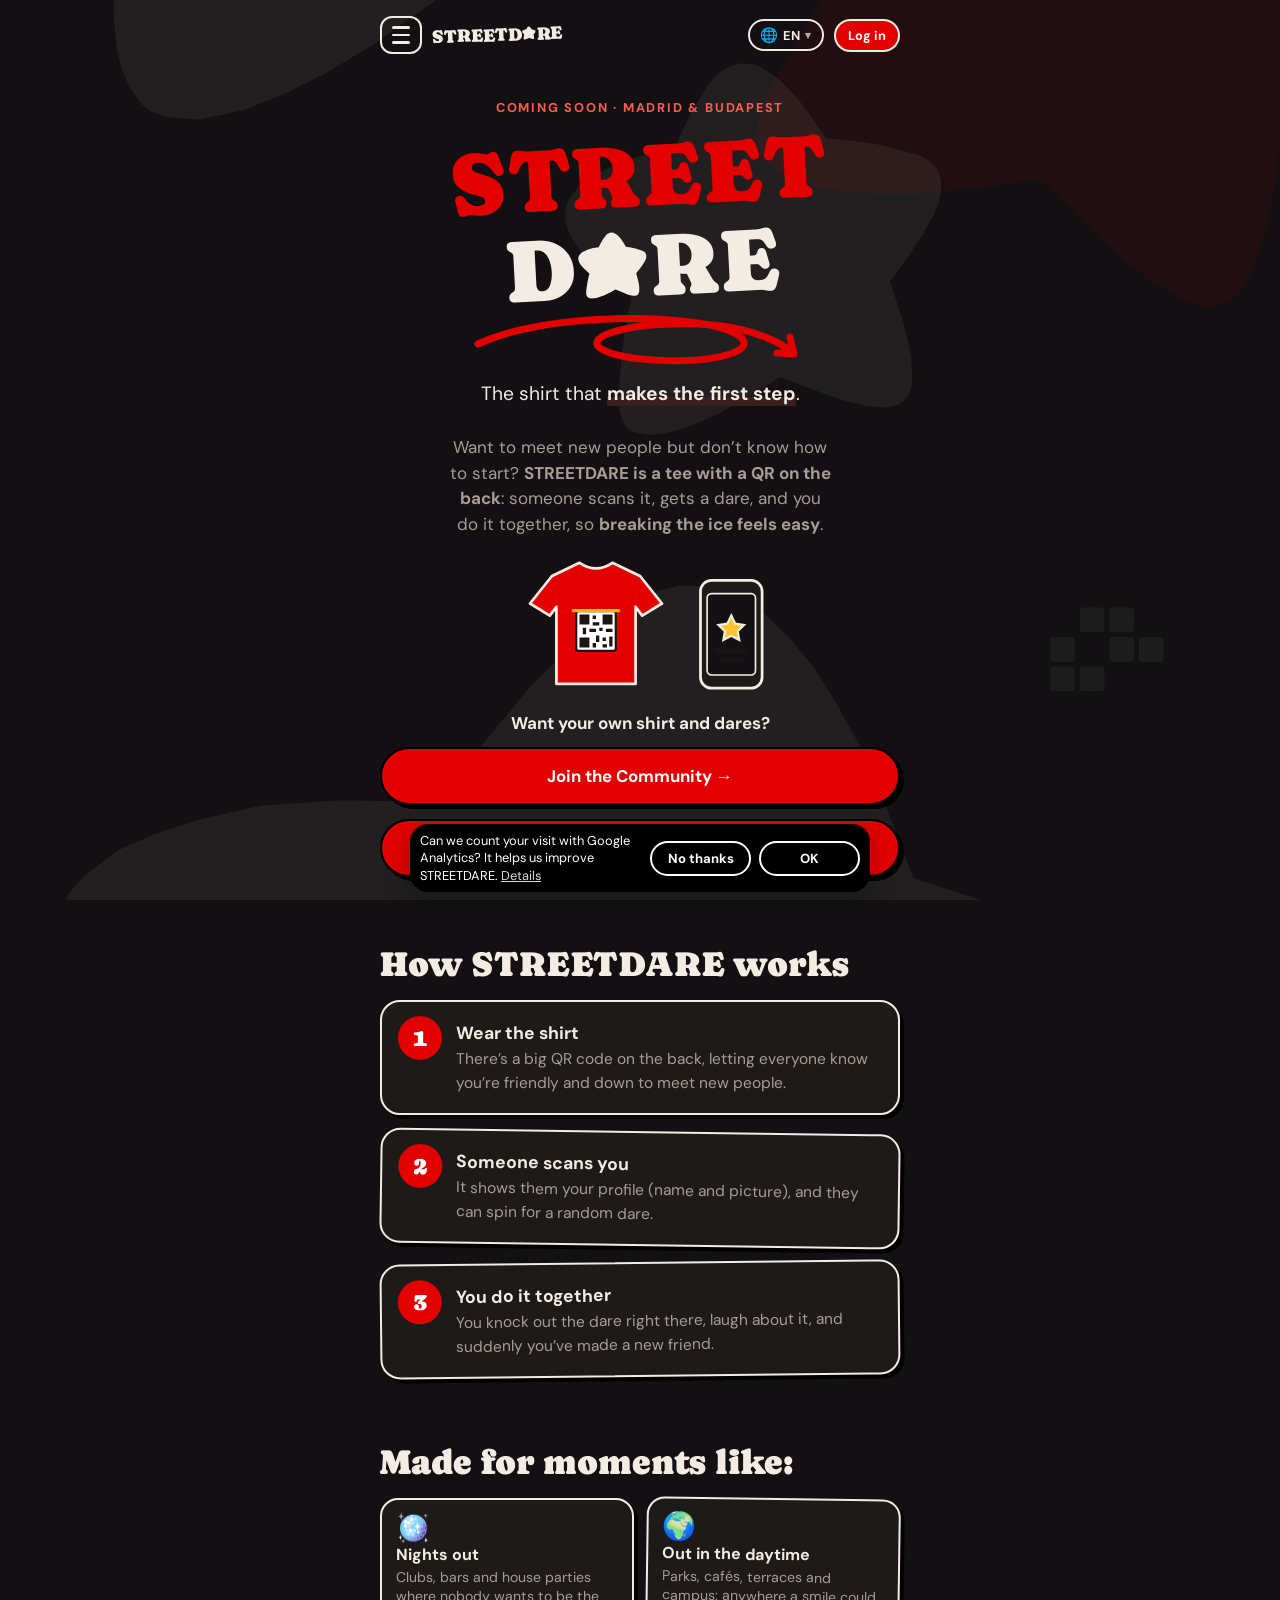
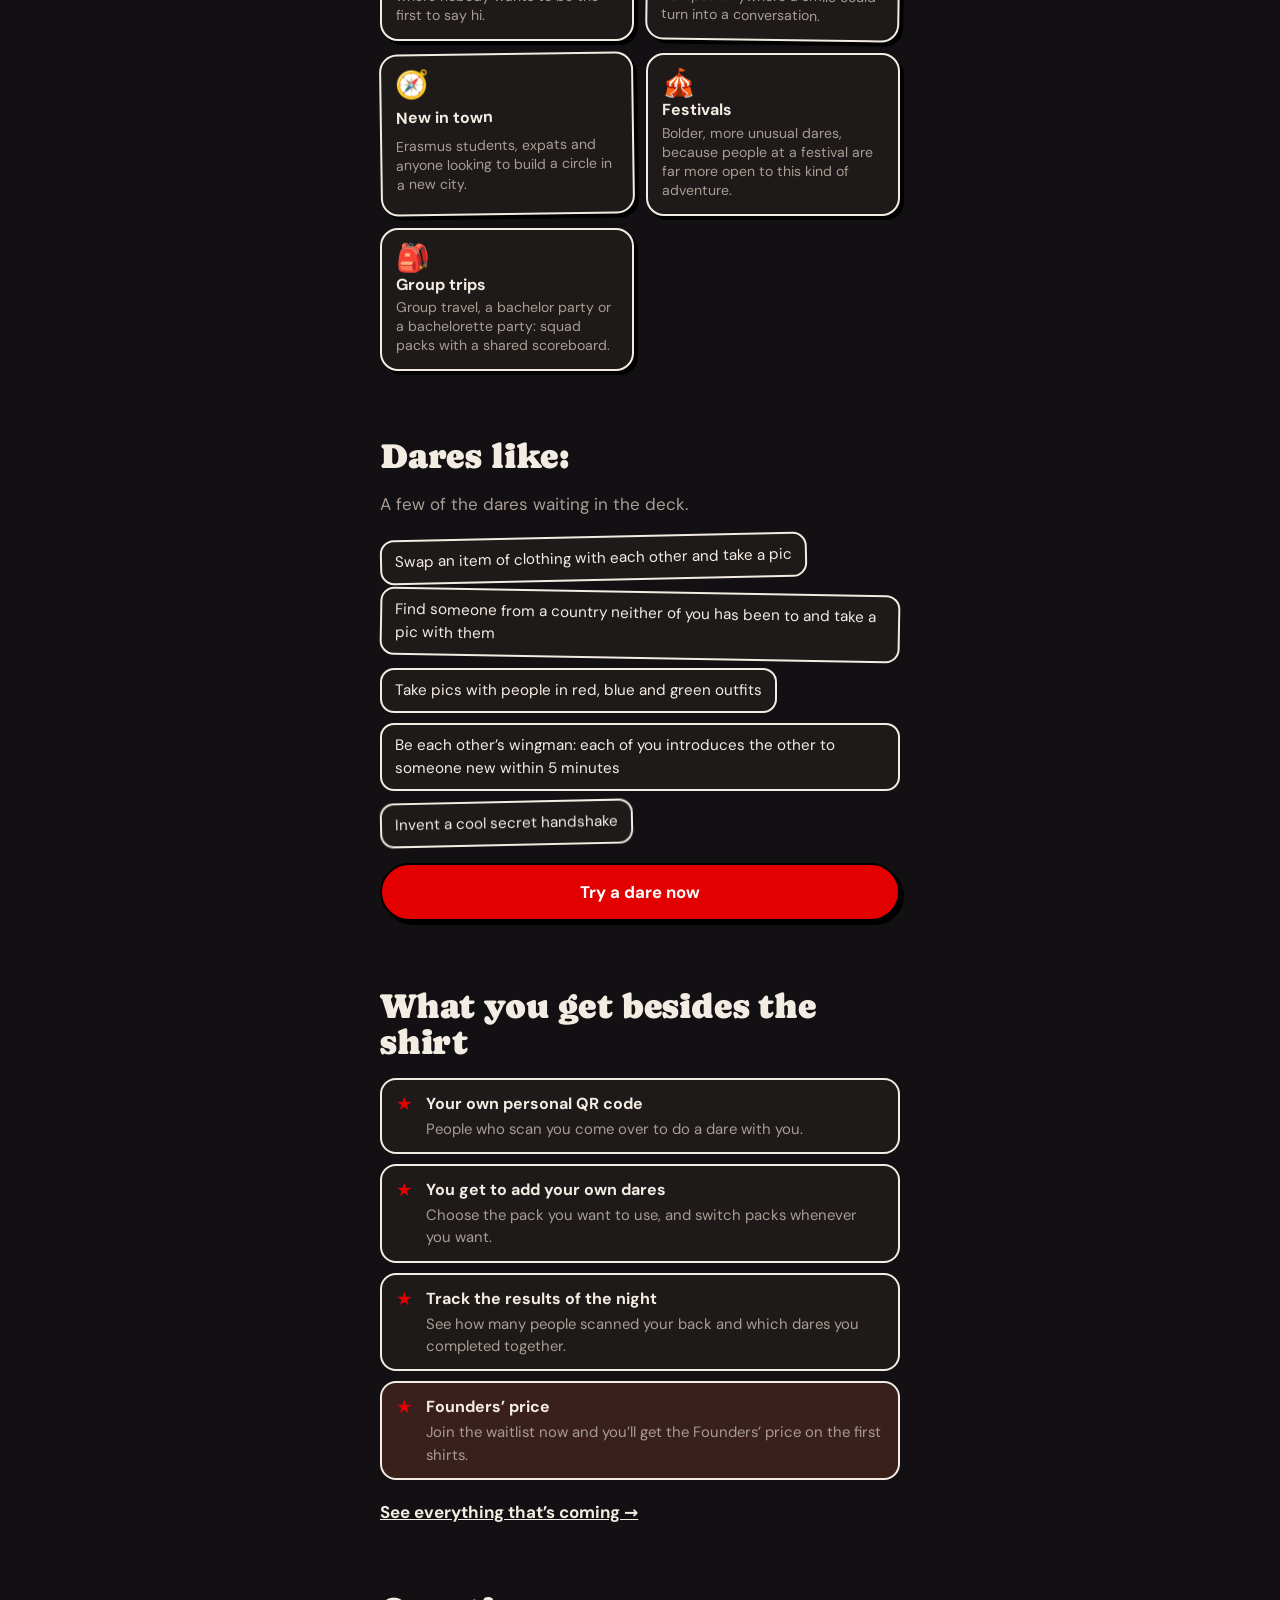
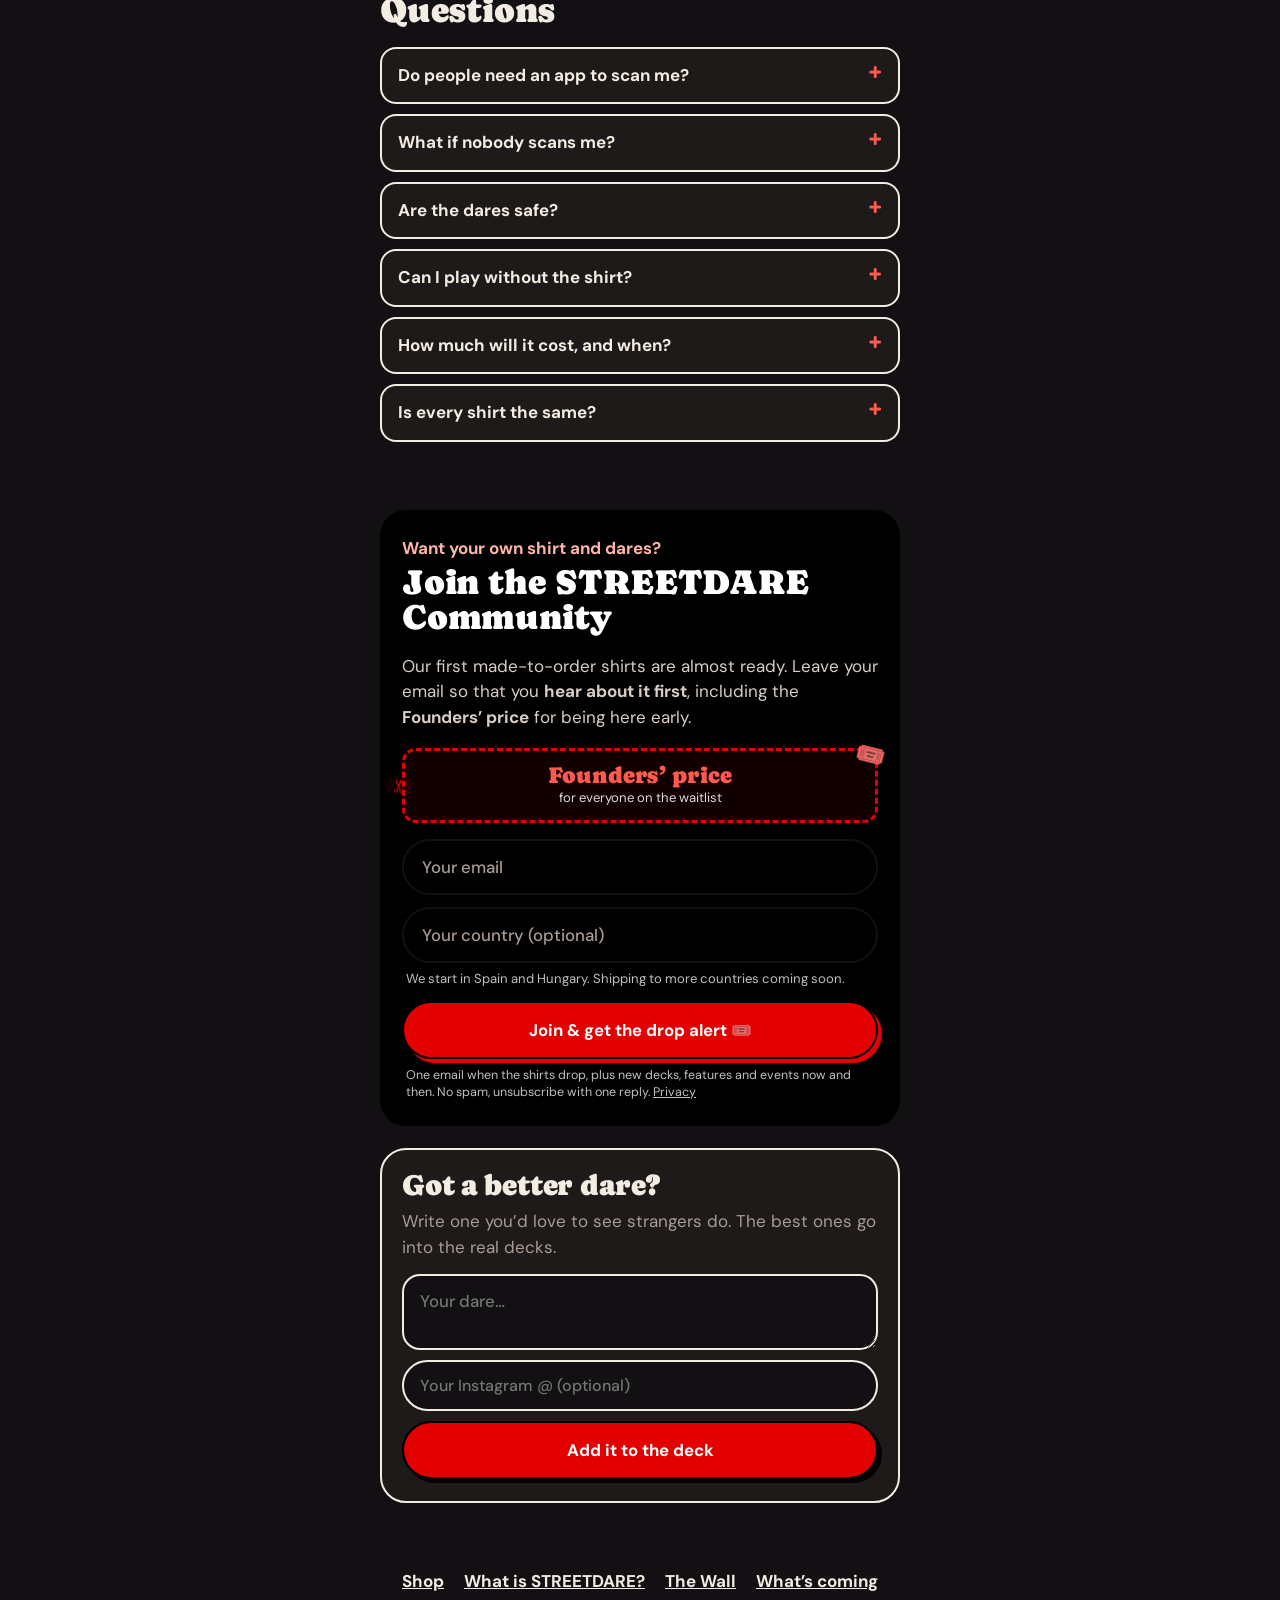
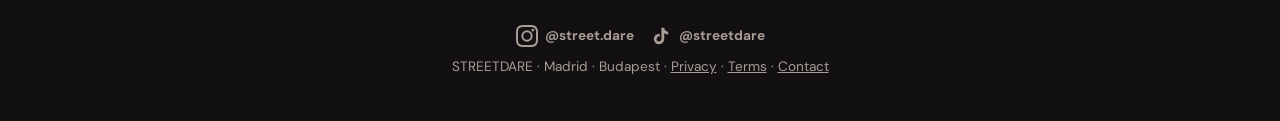
==== commit 6442dd56: "Cache-bust icons and manifest (v=2) Co-Authored-By: Claude Opus 5.5 <noreply@anthropic.com> Claude-S" ====
--- a/index.html
+++ b/index.html
@@ -2,10 +2,10 @@
 <html lang="en">
 <head>
 <meta charset="utf-8">
-<link rel="icon" href="/favicon.ico" sizes="48x48">
-<link rel="icon" href="/favicon.svg" type="image/svg+xml">
-<link rel="icon" href="/img/favicon-32.png" type="image/png" sizes="32x32">
-<link rel="apple-touch-icon" href="/img/apple-touch-icon.png">
+<link rel="icon" href="/favicon.ico?v=2" sizes="48x48">
+<link rel="icon" href="/favicon.svg?v=2" type="image/svg+xml">
+<link rel="icon" href="/img/favicon-32.png?v=2" type="image/png" sizes="32x32">
+<link rel="apple-touch-icon" href="/img/apple-touch-icon.png?v=2">
 <meta name="viewport" content="width=device-width,initial-scale=1,viewport-fit=cover">
 <title>STREETDARE - the shirt that makes the first step</title>
 <meta name="description" content="A shirt with a QR code on the back. People scan it, get a dare, and you do it together. STREETDARE gets people out of their comfort zone and talking to each other.">
@@ -21,7 +21,7 @@
 <meta name="twitter:card" content="summary_large_image">
 <meta name="twitter:image" content="https://streetdare.com/img/og.png">
 <meta name="theme-color" content="#fbf8ef">
-<link rel="manifest" href="/manifest.json">
+<link rel="manifest" href="/manifest.json?v=2">
 <meta name="apple-mobile-web-app-capable" content="yes">
 <meta name="apple-mobile-web-app-status-bar-style" content="black-translucent">
 <meta name="apple-mobile-web-app-title" content="STREETDARE">
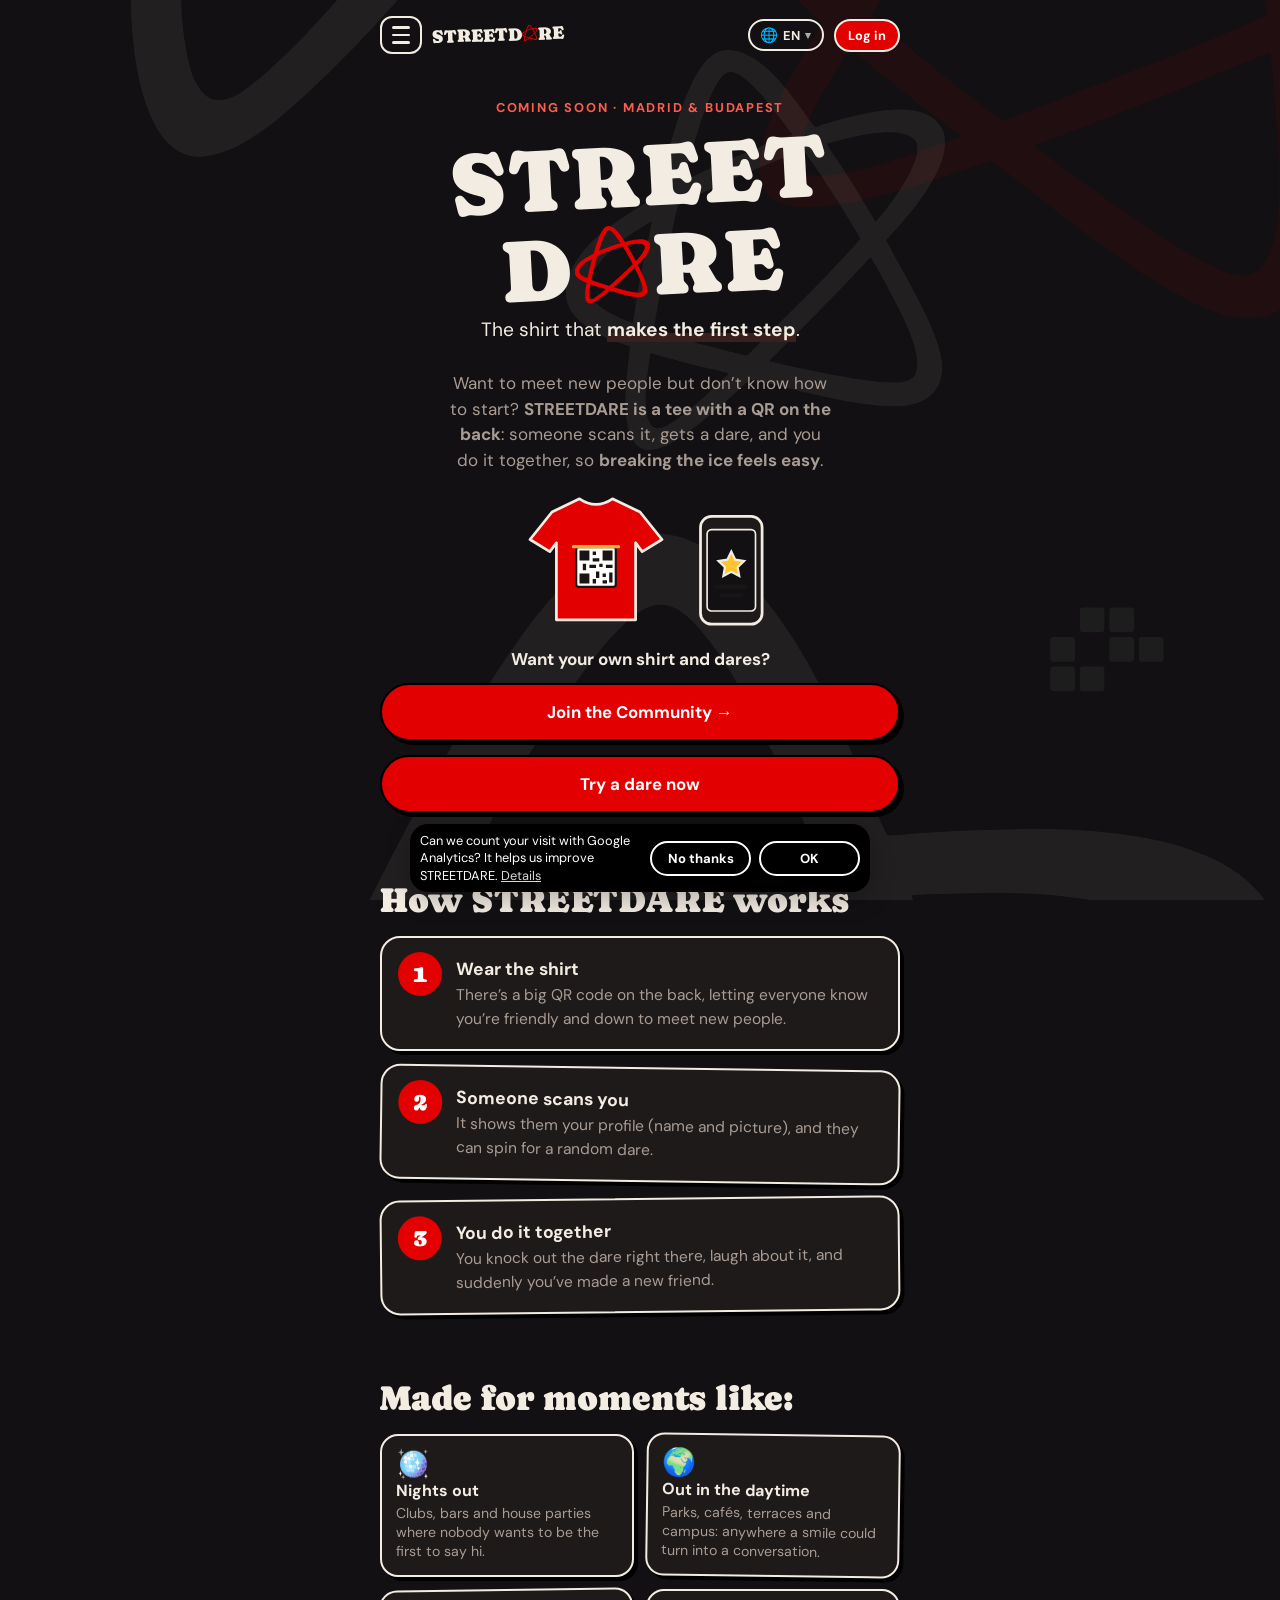
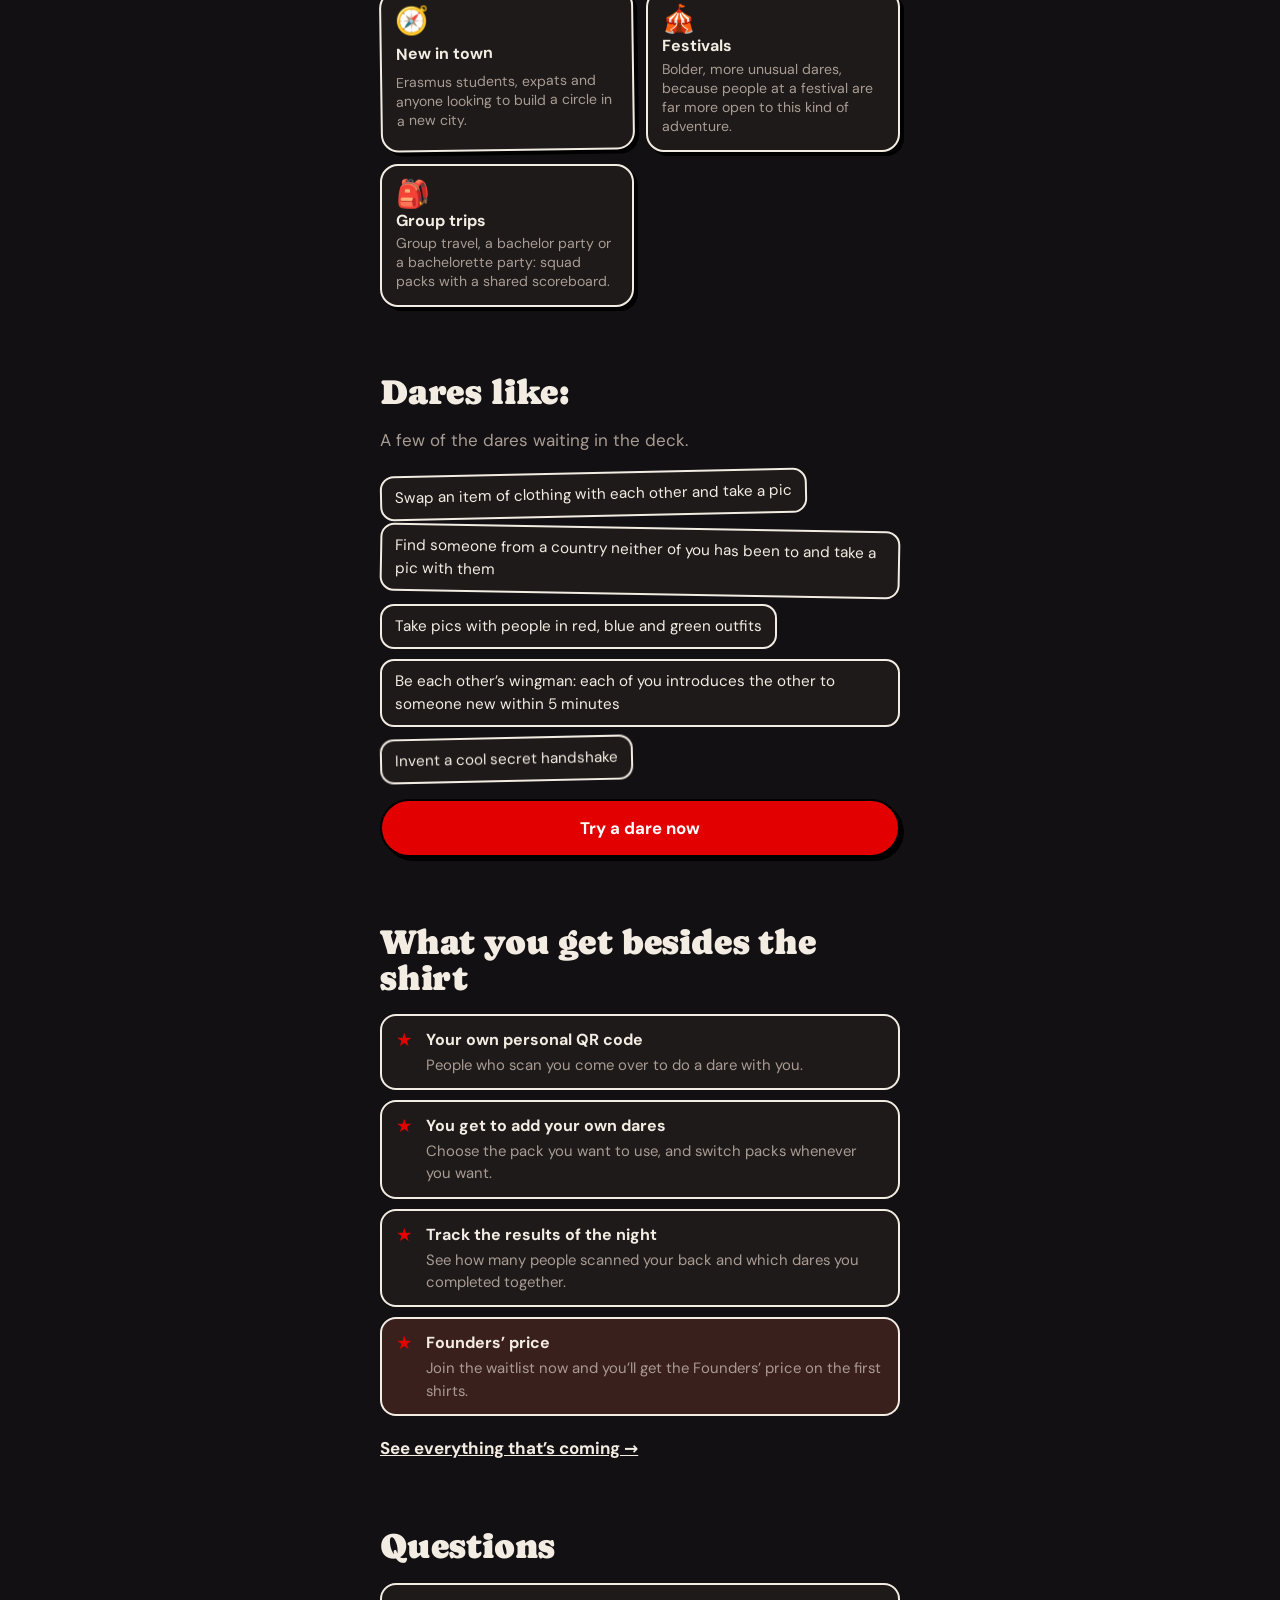
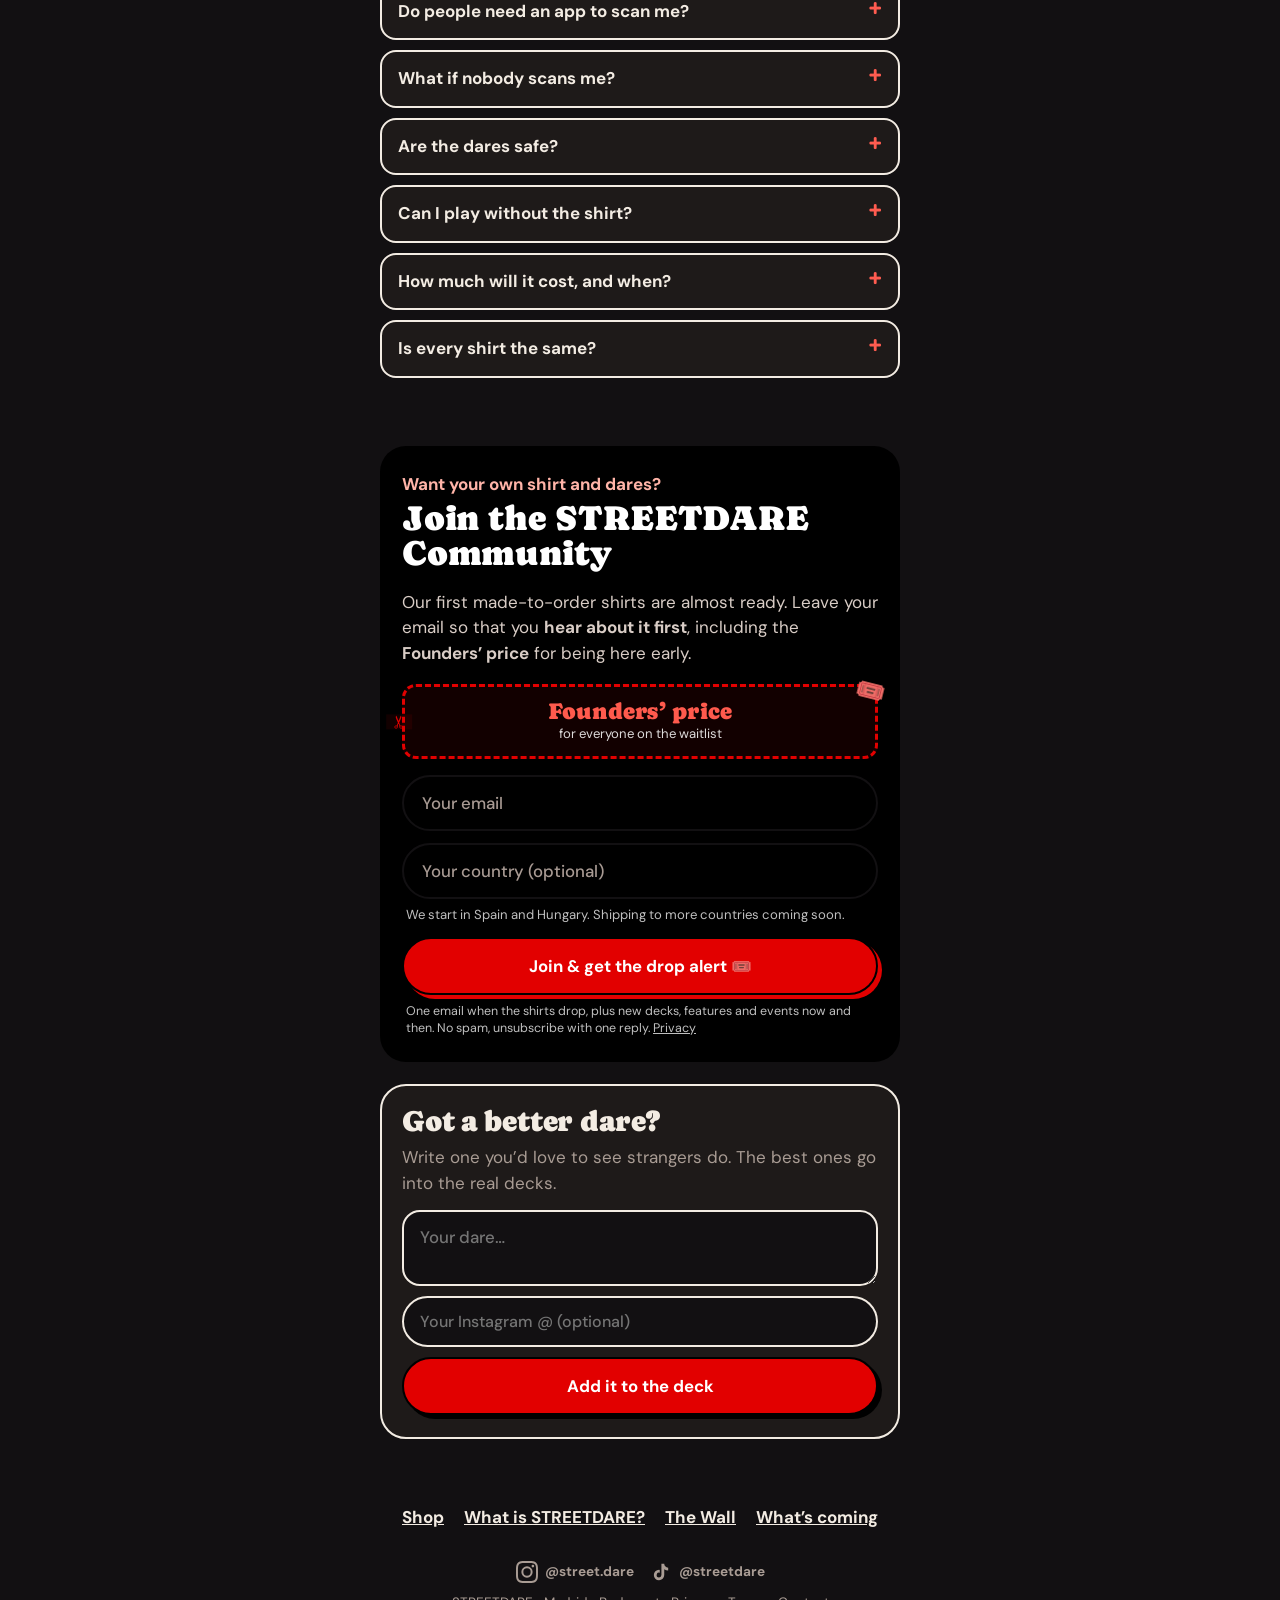
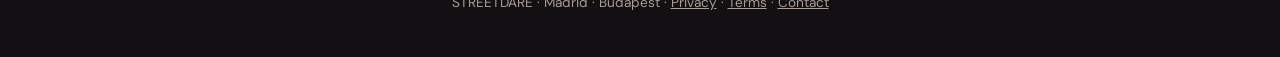
==== commit f0d5d7c6: "Outline logo star (red in the wordmark, background); remove hero arrow; last night only when it was " ====
--- a/index.html
+++ b/index.html
@@ -60,7 +60,6 @@
       <div class="hero">
         <div class="kicker" data-i18n="hKicker">Coming soon · Madrid & Budapest</div>
         <h1 class="display"><span>STREET</span><span class="ink">D<i class="sdstar" aria-hidden="true"></i>RE</span></h1>
-        <svg class="loop" viewBox="0 0 340 60" aria-hidden="true"><path d="M8 34C60 10 150 4 220 12c50 6 70 22 40 32-34 11-110 8-130-6-16-12 30-26 96-24 40 1 78 12 98 30m0 0-4-17m4 17-17-1"/></svg>
         <p class="lede" data-i18n="hLede">The shirt that <b>makes the first step</b>.</p>
         <p class="hsub" data-i18n="hSub">Want to meet new people but don’t know how to start? <b>STREETDARE is a tee with a QR on the back</b>: someone scans it, gets a dare, and you do it together, so <b>breaking the ice feels easy</b>.</p>
         <div class="heroart" aria-hidden="true"><svg viewBox="0 0 300 140" class="a-shirt">
--- a/css/style.css
+++ b/css/style.css
@@ -53,7 +53,7 @@
 /* hero */
 .hero{padding:28px 0 36px;text-align:center;position:relative}
 .kicker{font-weight:700;font-size:.8rem;letter-spacing:.14em;text-transform:uppercase;color:var(--redt)}
-.hero h1{font-size:clamp(3.4rem,17vw,5.6rem);color:var(--red);margin:14px 0 6px;transform:rotate(-3deg)}
+.hero h1{font-size:clamp(3.4rem,17vw,5.6rem);color:var(--ink);margin:14px 0 6px;transform:rotate(-3deg)}
 .hero h1 span{display:block}
 .hero h1 .ink{color:var(--ink)}
 .loop{display:block;width:78%;max-width:340px;margin:-6px auto 10px}
@@ -459,8 +459,8 @@
 /* The background is the brand now: big soft stars with curved points, and a few
    clusters of QR pixels. The dashed side-quest routes are gone. */
 .bgmap{position:fixed;inset:0;width:100%;height:100%;z-index:0;pointer-events:none}
-.bgmap .st{fill:var(--ink);opacity:.1}
-.bgmap .st.red{fill:var(--red);opacity:.12}
+.bgmap .st{fill:var(--ink);opacity:.08}
+.bgmap .st.red{fill:var(--red);opacity:.11}
 .bgmap .px rect{fill:var(--ink);opacity:.09}
 .bgmap .px.red rect{fill:var(--red);opacity:.11}
 html.night .bgmap .st{opacity:.07}
@@ -768,7 +768,8 @@
 /* the logo next to every dare (swap .sdlogo for the final logo file later) */
 .sdlogo{font-family:"Caprasimo","Bookman Old Style",Georgia,serif;font-weight:400;letter-spacing:.01em;line-height:1;display:inline-block;transform:rotate(-2deg)}
 /* the star that stands in for the A in STREETDARE (mask, so it takes the text colour) */
-.sdstar{display:inline-block;width:.8em;height:.8em;vertical-align:-.04em;margin:0 .01em;background:currentColor;-webkit-mask:url("data:image/svg+xml,<svg%20xmlns='http://www.w3.org/2000/svg'%20viewBox='0%200%20100%20100'><path%20d='M96.3%2034.8%20L94.9%2033.4%20L92.6%2032.0%20L83.2%2028.4%20L76.6%2026.7%20L69.9%2025.4%20L66.9%2019.8%20L64.2%2015.2%20L61.8%2011.9%20L59.9%209.6%20L57.6%207.4%20L55.3%205.7%20L53.3%204.7%20L50.8%204.2%20L48.4%204.4%20L45.8%205.4%20L44.0%206.5%20L41.2%209.2%20L37.4%2014.1%20L33.1%2020.8%20L31.7%2023.5%20L31.2%2024.0%20L23.6%2024.8%20L17.3%2026.0%20L12.3%2027.8%20L9.1%2029.3%20L6.4%2030.9%20L3.8%2033.4%20L3.0%2034.6%20L2.4%2036.0%20L2.0%2037.4%20L2.0%2040.2%20L2.9%2043.5%20L4.8%2047.3%20L8.1%2051.8%20L16.4%2060.3%20L16.4%2060.9%20L14.6%2066.5%20L13.1%2072.4%20L10.9%2083.2%20L10.5%2086.6%20L10.5%2088.7%20L10.9%2090.9%20L11.8%2092.9%20L12.5%2093.7%20L14.0%2094.7%20L17.2%2095.6%20L21.8%2095.6%20L26.0%2094.9%20L30.9%2093.6%20L36.1%2091.8%20L45.6%2087.7%20L51.8%2084.6%20L52.3%2084.6%20L63.0%2090.0%20L68.6%2092.5%20L72.4%2093.8%20L76.7%2094.8%20L79.4%2094.9%20L81.1%2094.6%20L82.8%2093.7%20L84.2%2092.0%20L85.0%2089.9%20L85.4%2087.9%20L85.6%2083.4%20L85.4%2080.2%20L84.6%2074.2%20L82.3%2063.2%20L87.1%2057.9%20L91.3%2052.9%20L94.9%2047.8%20L96.7%2044.6%20L97.6%2041.9%20L97.9%2038.9%20L97.3%2036.5Z'%20fill='%23000'/></svg>") center/contain no-repeat;mask:url("data:image/svg+xml,<svg%20xmlns='http://www.w3.org/2000/svg'%20viewBox='0%200%20100%20100'><path%20d='M96.3%2034.8%20L94.9%2033.4%20L92.6%2032.0%20L83.2%2028.4%20L76.6%2026.7%20L69.9%2025.4%20L66.9%2019.8%20L64.2%2015.2%20L61.8%2011.9%20L59.9%209.6%20L57.6%207.4%20L55.3%205.7%20L53.3%204.7%20L50.8%204.2%20L48.4%204.4%20L45.8%205.4%20L44.0%206.5%20L41.2%209.2%20L37.4%2014.1%20L33.1%2020.8%20L31.7%2023.5%20L31.2%2024.0%20L23.6%2024.8%20L17.3%2026.0%20L12.3%2027.8%20L9.1%2029.3%20L6.4%2030.9%20L3.8%2033.4%20L3.0%2034.6%20L2.4%2036.0%20L2.0%2037.4%20L2.0%2040.2%20L2.9%2043.5%20L4.8%2047.3%20L8.1%2051.8%20L16.4%2060.3%20L16.4%2060.9%20L14.6%2066.5%20L13.1%2072.4%20L10.9%2083.2%20L10.5%2086.6%20L10.5%2088.7%20L10.9%2090.9%20L11.8%2092.9%20L12.5%2093.7%20L14.0%2094.7%20L17.2%2095.6%20L21.8%2095.6%20L26.0%2094.9%20L30.9%2093.6%20L36.1%2091.8%20L45.6%2087.7%20L51.8%2084.6%20L52.3%2084.6%20L63.0%2090.0%20L68.6%2092.5%20L72.4%2093.8%20L76.7%2094.8%20L79.4%2094.9%20L81.1%2094.6%20L82.8%2093.7%20L84.2%2092.0%20L85.0%2089.9%20L85.4%2087.9%20L85.6%2083.4%20L85.4%2080.2%20L84.6%2074.2%20L82.3%2063.2%20L87.1%2057.9%20L91.3%2052.9%20L94.9%2047.8%20L96.7%2044.6%20L97.6%2041.9%20L97.9%2038.9%20L97.3%2036.5Z'%20fill='%23000'/></svg>") center/contain no-repeat}
+.sdstar{display:inline-block;width:.86em;height:.86em;vertical-align:-.06em;margin:0 .02em;background:var(--red);-webkit-mask:url("data:image/svg+xml,<svg%20xmlns='http://www.w3.org/2000/svg'%20viewBox='0%200%20100%20100'><path%20fill-rule='evenodd'%20d='M16.3%2099.3C14.0%2098.7%2012.6%2096.5%2012.2%2092.8C11.8%2089.3%2012.2%2085.2%2013.5%2079.1C14.8%2073.5%2014.9%2072.8%2014.8%2072.7C14.8%2072.7%2014.3%2072.4%2013.7%2072.2C7.4%2069.4%203.0%2066.0%201.1%2062.5C-0.1%2060.2%20-0.2%2057.2%200.7%2054.6C2.2%2050.7%205.3%2047.2%2010.0%2043.8C12.9%2041.8%2017.3%2039.4%2023.1%2036.7C24.5%2036.0%2025.8%2035.4%2025.8%2035.4C25.9%2035.3%2026.1%2034.7%2026.3%2034.0C27.7%2029.8%2030.6%2022.3%2032.5%2017.9C37.5%206.5%2041.1%201.8%2045.4%200.6C46.2%200.4%2047.8%200.4%2048.7%200.7C51.0%201.3%2053.2%202.6%2055.6%204.9C58.8%208.1%2061.5%2011.9%2065.8%2019.6C66.6%2021.0%2067.3%2022.2%2067.4%2022.2C67.4%2022.3%2068.5%2022.1%2069.7%2021.8C80.8%2019.7%2087.6%2019.3%2092.7%2020.7C95.1%2021.3%2097.2%2022.6%2098.4%2024.1C98.9%2024.8%2099.5%2026.0%2099.7%2026.8C100.0%2027.8%2099.9%2029.5%2099.7%2030.8C99.0%2034.0%2096.8%2037.8%2093.2%2042.1C91.4%2044.4%2085.5%2050.1%2082.6%2052.5L82.4%2052.7L84.0%2056.7C86.5%2062.4%2088.7%2067.8%2089.7%2070.6C92.3%2077.4%2093.5%2082.8%2093.2%2086.2C92.8%2089.8%2091.2%2092.4%2088.3%2093.8C85.2%2095.3%2081.3%2095.4%2075.4%2094.1C69.7%2093.0%2062.4%2090.7%2051.9%2086.8C46.6%2084.9%2044.5%2084.2%2044.4%2084.2C44.3%2084.3%2043.7%2084.7%2042.9%2085.3C35.2%2091.2%2028.7%2095.4%2024.2%2097.6C22.6%2098.3%2021.6%2098.7%2020.2%2099.1C19.0%2099.4%2017.2%2099.5%2016.3%2099.3ZM21.6%2093.9C23.5%2093.2%2026.5%2091.5%2030.4%2088.8C33.4%2086.7%2039.1%2082.3%2039.1%2082.2C39.0%2082.1%2038.6%2082.0%2038.2%2081.8C37.7%2081.6%2036.1%2081.0%2034.5%2080.5C30.2%2079.0%2026.4%2077.5%2023.0%2076.2C21.4%2075.5%2020.0%2075.0%2019.9%2075.0C19.8%2075.0%2018.2%2081.7%2017.8%2083.9C17.3%2086.7%2017.2%2089.9%2017.5%2091.4C18.1%2093.9%2019.3%2094.6%2021.6%2093.9ZM83.2%2088.9C85.7%2088.6%2086.7%2087.3%2087.0%2084.6C87.3%2081.7%2086.2%2076.7%2084.0%2070.9C81.4%2064.1%2078.2%2056.7%2078.0%2056.7C77.9%2056.7%2077.0%2057.4%2076.0%2058.4C74.9%2059.3%2073.7%2060.3%2073.3%2060.7C72.9%2061.0%2071.7%2062.0%2070.6%2063.0C66.2%2066.7%2058.0%2073.5%2051.9%2078.3C50.6%2079.3%2049.6%2080.1%2049.6%2080.1C49.6%2080.2%2059.1%2083.4%2062.5%2084.4C72.3%2087.4%2076.0%2088.3%2080.9%2088.9C81.5%2089.0%2082.5%2089.0%2083.2%2088.9ZM44.7%2077.8C46.8%2076.1%2049.8%2073.7%2051.9%2071.9C54.1%2070.1%2055.3%2069.1%2057.0%2067.8C57.2%2067.6%2058.6%2066.4%2060.2%2065.2C65.5%2060.9%2068.3%2058.5%2073.5%2053.9C75.6%2052.0%2076.0%2051.7%2075.9%2051.5C75.8%2051.1%2072.3%2043.8%2070.8%2040.7C69.1%2037.3%2066.6%2032.6%2065.3%2030.3C64.8%2029.5%2064.4%2028.7%2064.3%2028.4C64.1%2028.2%2064.0%2028.0%2063.9%2028.0C63.4%2028.0%2058.3%2029.3%2055.7%2030.0C49.0%2031.9%2041.7%2034.3%2035.3%2036.7C32.2%2037.9%2030.8%2038.5%2030.7%2038.6C30.6%2038.7%2029.9%2040.7%2029.1%2043.2C27.5%2047.9%2027.3%2048.5%2026.5%2051.1C25.6%2054.2%2025.4%2054.8%2024.6%2057.6C22.4%2065.1%2021.3%2069.3%2021.4%2069.4C21.6%2069.5%2026.1%2071.4%2029.0%2072.6C32.1%2073.8%2034.0%2074.5%2038.1%2076.0C43.1%2077.8%2044.0%2078.1%2044.1%2078.1C44.2%2078.1%2044.5%2078.0%2044.7%2077.8ZM17.1%2063.7C18.5%2058.3%2019.9%2053.3%2022.6%2045.4C23.2%2043.4%2023.8%2041.7%2023.7%2041.7C23.7%2041.7%2018.9%2044.0%2017.8%2044.6C14.2%2046.7%2011.9%2048.3%209.7%2050.5C7.9%2052.2%206.7%2053.9%206.2%2055.4C5.9%2056.2%205.8%2057.6%206.0%2058.3C6.7%2060.5%208.9%2062.8%2012.7%2065.0C13.7%2065.6%2016.1%2066.9%2016.2%2066.9C16.3%2066.8%2016.7%2065.4%2017.1%2063.7ZM82.8%2045.3C87.8%2040.2%2091.1%2035.6%2092.4%2032.0C92.7%2031.1%2092.7%2030.8%2092.7%2029.9C92.7%2029.0%2092.7%2028.9%2092.4%2028.4C91.6%2027.0%2089.8%2026.1%2086.6%2025.6C85.1%2025.3%2080.3%2025.3%2078.2%2025.6C75.3%2025.9%2070.1%2026.7%2069.9%2026.8C69.9%2026.8%2070.7%2028.3%2071.6%2030.1C74.4%2035.4%2076.7%2040.1%2079.1%2045.4C79.6%2046.5%2080.1%2047.5%2080.1%2047.6L80.2%2047.8L80.5%2047.5C80.7%2047.4%2081.7%2046.4%2082.8%2045.3ZM36.2%2031.2C42.2%2028.9%2052.0%2025.9%2059.7%2024.0L61.6%2023.6L61.3%2023.1C61.1%2022.9%2060.5%2021.8%2059.9%2020.8C55.9%2014.1%2053.5%2010.6%2051.0%208.2C49.0%206.2%2047.6%205.7%2046.2%206.4C43.4%207.8%2038.8%2016.5%2033.6%2030.5C33.2%2031.5%2032.9%2032.3%2032.9%2032.4C32.9%2032.4%2033.2%2032.3%2033.5%2032.2C33.9%2032.1%2035.1%2031.6%2036.2%2031.2Z'%20fill='%23000'/></svg>") center/contain no-repeat;mask:url("data:image/svg+xml,<svg%20xmlns='http://www.w3.org/2000/svg'%20viewBox='0%200%20100%20100'><path%20fill-rule='evenodd'%20d='M16.3%2099.3C14.0%2098.7%2012.6%2096.5%2012.2%2092.8C11.8%2089.3%2012.2%2085.2%2013.5%2079.1C14.8%2073.5%2014.9%2072.8%2014.8%2072.7C14.8%2072.7%2014.3%2072.4%2013.7%2072.2C7.4%2069.4%203.0%2066.0%201.1%2062.5C-0.1%2060.2%20-0.2%2057.2%200.7%2054.6C2.2%2050.7%205.3%2047.2%2010.0%2043.8C12.9%2041.8%2017.3%2039.4%2023.1%2036.7C24.5%2036.0%2025.8%2035.4%2025.8%2035.4C25.9%2035.3%2026.1%2034.7%2026.3%2034.0C27.7%2029.8%2030.6%2022.3%2032.5%2017.9C37.5%206.5%2041.1%201.8%2045.4%200.6C46.2%200.4%2047.8%200.4%2048.7%200.7C51.0%201.3%2053.2%202.6%2055.6%204.9C58.8%208.1%2061.5%2011.9%2065.8%2019.6C66.6%2021.0%2067.3%2022.2%2067.4%2022.2C67.4%2022.3%2068.5%2022.1%2069.7%2021.8C80.8%2019.7%2087.6%2019.3%2092.7%2020.7C95.1%2021.3%2097.2%2022.6%2098.4%2024.1C98.9%2024.8%2099.5%2026.0%2099.7%2026.8C100.0%2027.8%2099.9%2029.5%2099.7%2030.8C99.0%2034.0%2096.8%2037.8%2093.2%2042.1C91.4%2044.4%2085.5%2050.1%2082.6%2052.5L82.4%2052.7L84.0%2056.7C86.5%2062.4%2088.7%2067.8%2089.7%2070.6C92.3%2077.4%2093.5%2082.8%2093.2%2086.2C92.8%2089.8%2091.2%2092.4%2088.3%2093.8C85.2%2095.3%2081.3%2095.4%2075.4%2094.1C69.7%2093.0%2062.4%2090.7%2051.9%2086.8C46.6%2084.9%2044.5%2084.2%2044.4%2084.2C44.3%2084.3%2043.7%2084.7%2042.9%2085.3C35.2%2091.2%2028.7%2095.4%2024.2%2097.6C22.6%2098.3%2021.6%2098.7%2020.2%2099.1C19.0%2099.4%2017.2%2099.5%2016.3%2099.3ZM21.6%2093.9C23.5%2093.2%2026.5%2091.5%2030.4%2088.8C33.4%2086.7%2039.1%2082.3%2039.1%2082.2C39.0%2082.1%2038.6%2082.0%2038.2%2081.8C37.7%2081.6%2036.1%2081.0%2034.5%2080.5C30.2%2079.0%2026.4%2077.5%2023.0%2076.2C21.4%2075.5%2020.0%2075.0%2019.9%2075.0C19.8%2075.0%2018.2%2081.7%2017.8%2083.9C17.3%2086.7%2017.2%2089.9%2017.5%2091.4C18.1%2093.9%2019.3%2094.6%2021.6%2093.9ZM83.2%2088.9C85.7%2088.6%2086.7%2087.3%2087.0%2084.6C87.3%2081.7%2086.2%2076.7%2084.0%2070.9C81.4%2064.1%2078.2%2056.7%2078.0%2056.7C77.9%2056.7%2077.0%2057.4%2076.0%2058.4C74.9%2059.3%2073.7%2060.3%2073.3%2060.7C72.9%2061.0%2071.7%2062.0%2070.6%2063.0C66.2%2066.7%2058.0%2073.5%2051.9%2078.3C50.6%2079.3%2049.6%2080.1%2049.6%2080.1C49.6%2080.2%2059.1%2083.4%2062.5%2084.4C72.3%2087.4%2076.0%2088.3%2080.9%2088.9C81.5%2089.0%2082.5%2089.0%2083.2%2088.9ZM44.7%2077.8C46.8%2076.1%2049.8%2073.7%2051.9%2071.9C54.1%2070.1%2055.3%2069.1%2057.0%2067.8C57.2%2067.6%2058.6%2066.4%2060.2%2065.2C65.5%2060.9%2068.3%2058.5%2073.5%2053.9C75.6%2052.0%2076.0%2051.7%2075.9%2051.5C75.8%2051.1%2072.3%2043.8%2070.8%2040.7C69.1%2037.3%2066.6%2032.6%2065.3%2030.3C64.8%2029.5%2064.4%2028.7%2064.3%2028.4C64.1%2028.2%2064.0%2028.0%2063.9%2028.0C63.4%2028.0%2058.3%2029.3%2055.7%2030.0C49.0%2031.9%2041.7%2034.3%2035.3%2036.7C32.2%2037.9%2030.8%2038.5%2030.7%2038.6C30.6%2038.7%2029.9%2040.7%2029.1%2043.2C27.5%2047.9%2027.3%2048.5%2026.5%2051.1C25.6%2054.2%2025.4%2054.8%2024.6%2057.6C22.4%2065.1%2021.3%2069.3%2021.4%2069.4C21.6%2069.5%2026.1%2071.4%2029.0%2072.6C32.1%2073.8%2034.0%2074.5%2038.1%2076.0C43.1%2077.8%2044.0%2078.1%2044.1%2078.1C44.2%2078.1%2044.5%2078.0%2044.7%2077.8ZM17.1%2063.7C18.5%2058.3%2019.9%2053.3%2022.6%2045.4C23.2%2043.4%2023.8%2041.7%2023.7%2041.7C23.7%2041.7%2018.9%2044.0%2017.8%2044.6C14.2%2046.7%2011.9%2048.3%209.7%2050.5C7.9%2052.2%206.7%2053.9%206.2%2055.4C5.9%2056.2%205.8%2057.6%206.0%2058.3C6.7%2060.5%208.9%2062.8%2012.7%2065.0C13.7%2065.6%2016.1%2066.9%2016.2%2066.9C16.3%2066.8%2016.7%2065.4%2017.1%2063.7ZM82.8%2045.3C87.8%2040.2%2091.1%2035.6%2092.4%2032.0C92.7%2031.1%2092.7%2030.8%2092.7%2029.9C92.7%2029.0%2092.7%2028.9%2092.4%2028.4C91.6%2027.0%2089.8%2026.1%2086.6%2025.6C85.1%2025.3%2080.3%2025.3%2078.2%2025.6C75.3%2025.9%2070.1%2026.7%2069.9%2026.8C69.9%2026.8%2070.7%2028.3%2071.6%2030.1C74.4%2035.4%2076.7%2040.1%2079.1%2045.4C79.6%2046.5%2080.1%2047.5%2080.1%2047.6L80.2%2047.8L80.5%2047.5C80.7%2047.4%2081.7%2046.4%2082.8%2045.3ZM36.2%2031.2C42.2%2028.9%2052.0%2025.9%2059.7%2024.0L61.6%2023.6L61.3%2023.1C61.1%2022.9%2060.5%2021.8%2059.9%2020.8C55.9%2014.1%2053.5%2010.6%2051.0%208.2C49.0%206.2%2047.6%205.7%2046.2%206.4C43.4%207.8%2038.8%2016.5%2033.6%2030.5C33.2%2031.5%2032.9%2032.3%2032.9%2032.4C32.9%2032.4%2033.2%2032.3%2033.5%2032.2C33.9%2032.1%2035.1%2031.6%2036.2%2031.2Z'%20fill='%23000'/></svg>") center/contain no-repeat}
+/* the logo star is the red outline star; the letters around it take the text colour (black by day, white at night) */
 /* night: boxes that are "ink on cream" by day stay dark boxes at night */
 html.night .wlbox,html.night .group,html.night .toast,html.night .consent,html.night .nextstep,html.night .showmode,html.night .igcard,html.night .passbar,html.night .art.packs.dev .pk{background:#000;color:#fff}
 html.night .seg button.on{background:var(--ink);color:#121012}
